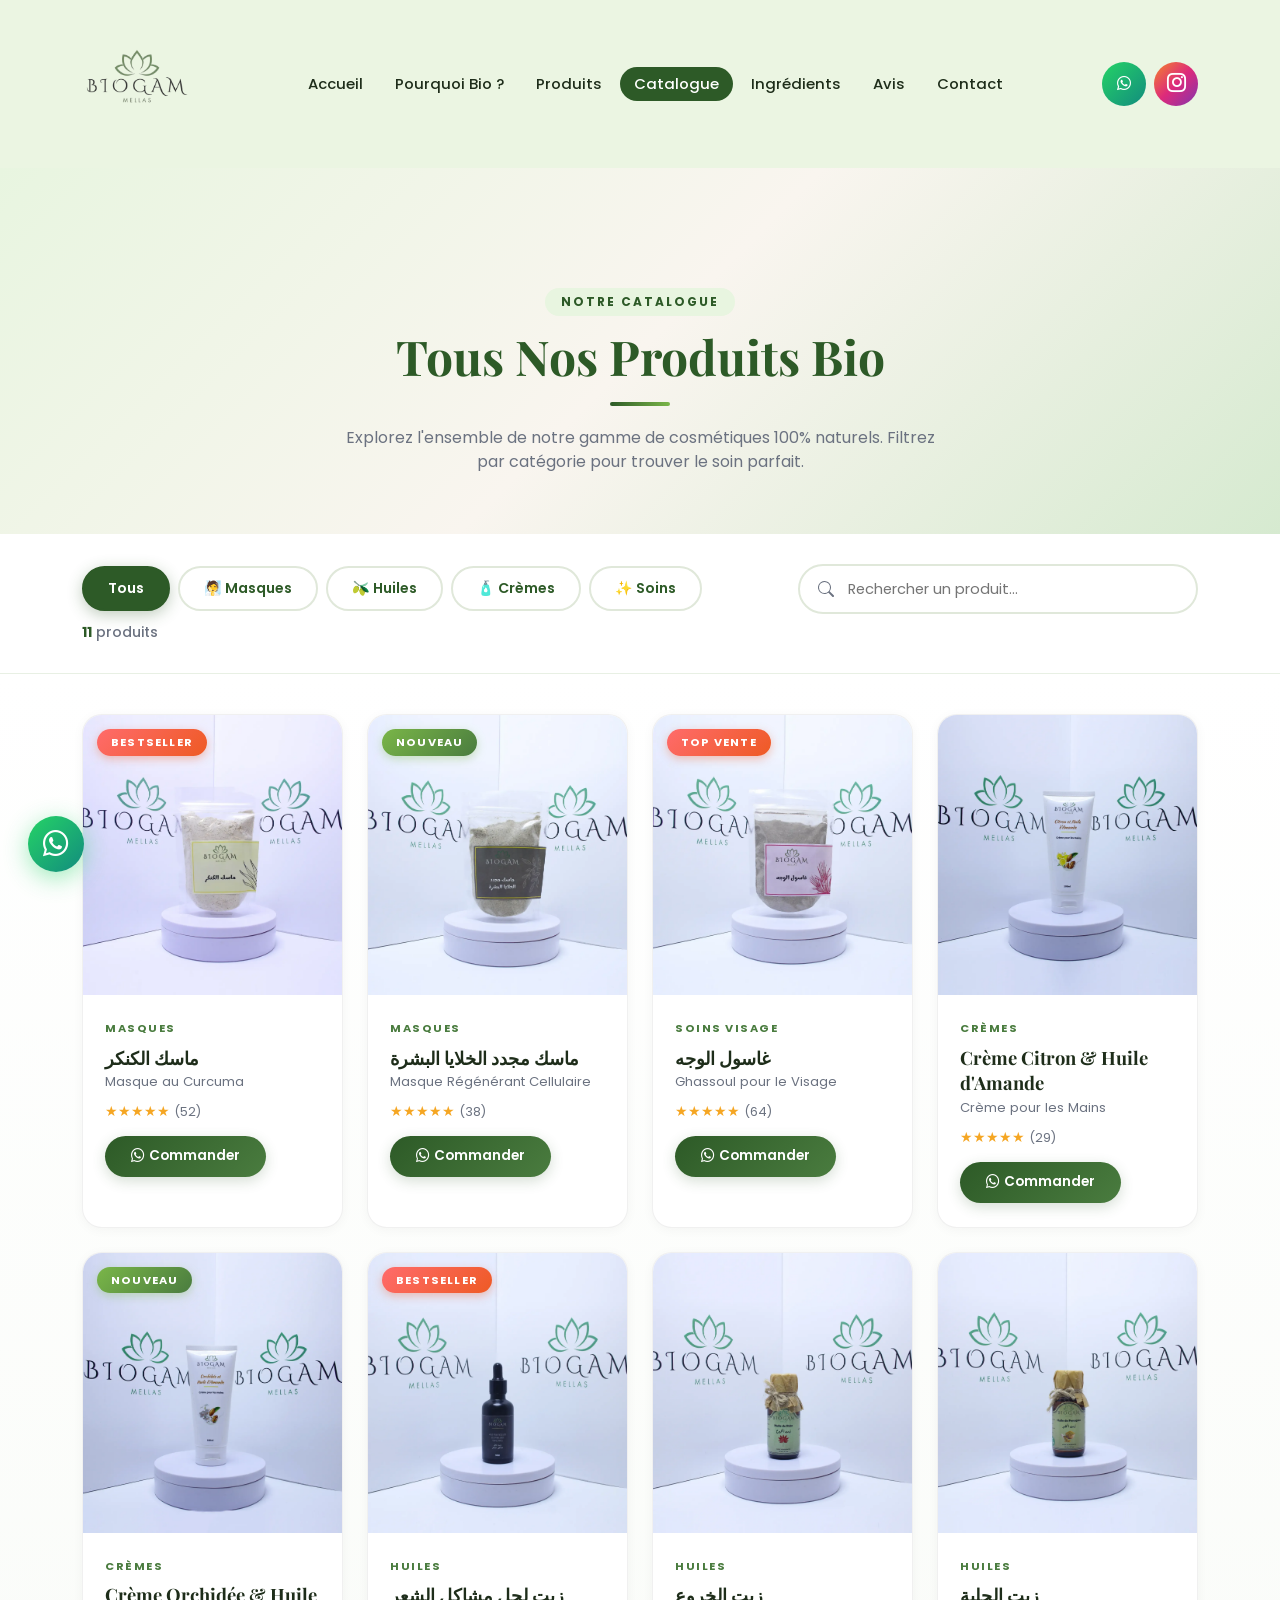
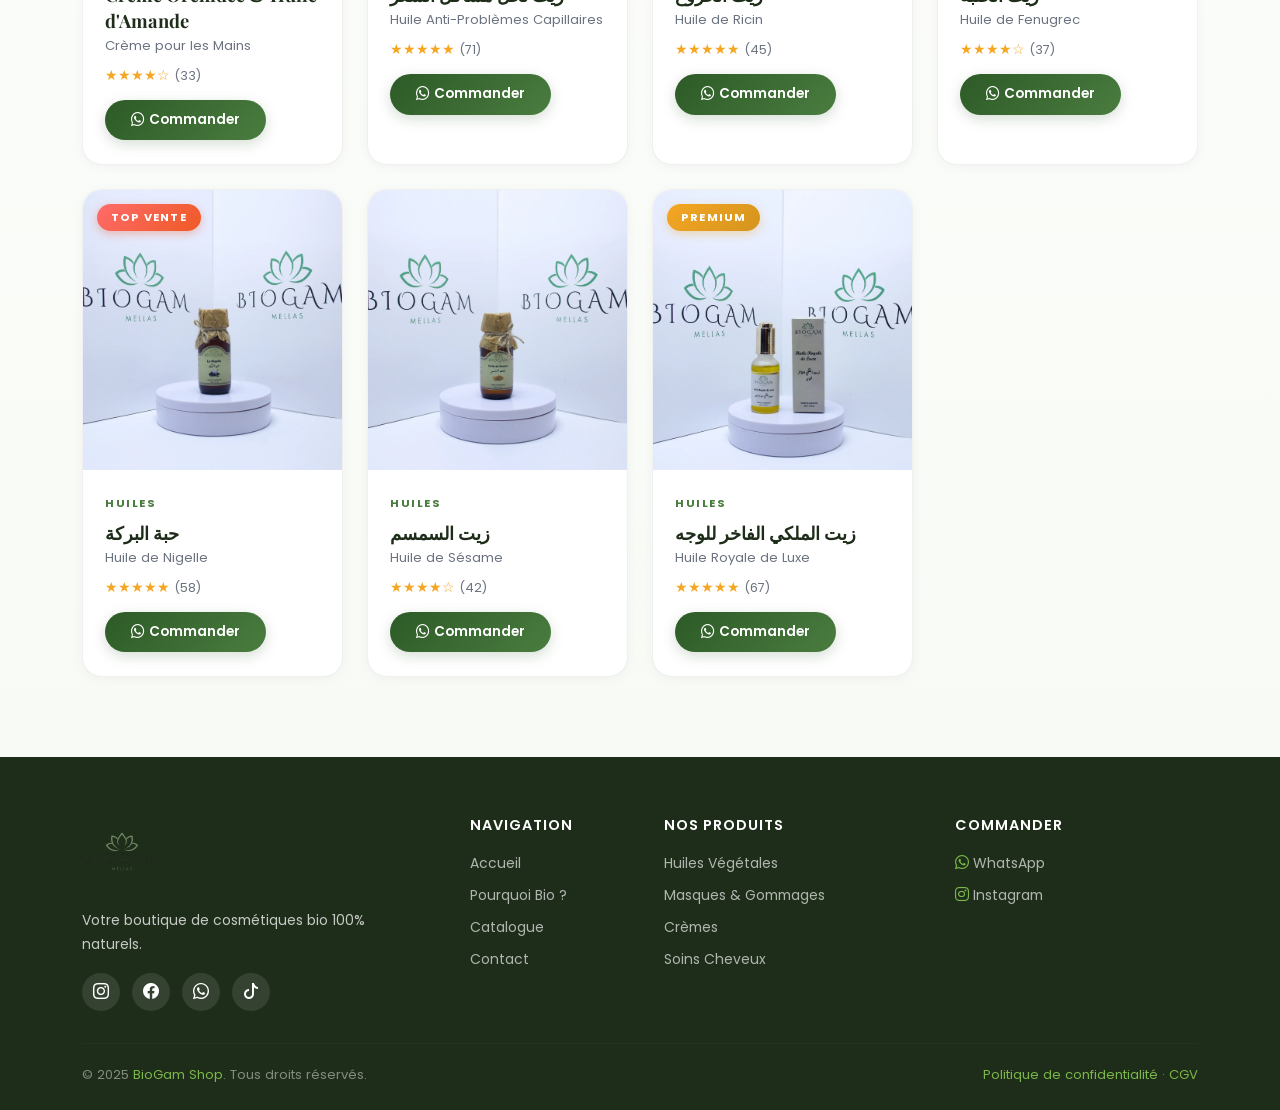
==== product.html @ 8ddff081 "kk" ====
<!DOCTYPE html>
<html lang="fr">
<head>
  <meta charset="UTF-8"/>
  <meta name="viewport" content="width=device-width, initial-scale=1.0"/>
  <title>Catalogue Produits – BioGam Shop</title>
  <link href="https://cdn.jsdelivr.net/npm/bootstrap@5.3.3/dist/css/bootstrap.min.css" rel="stylesheet"/>
  <link href="https://cdn.jsdelivr.net/npm/bootstrap-icons@1.11.3/font/bootstrap-icons.min.css" rel="stylesheet"/>
  <link href="https://fonts.googleapis.com/css2?family=Playfair+Display:wght@400;600;700&family=Poppins:wght@300;400;500;600&display=swap" rel="stylesheet"/>
  <link href="assets/css/style.css" rel="stylesheet"/>
</head>
<body>

<!-- NAVBAR -->
<nav class="navbar navbar-expand-lg">
  <div class="container">
    <a class="navbar-brand d-flex align-items-center gap-2" href="index.html">
      <img src="assets/images/biogam-logo.png" alt="BioGam Shop Logo" id="nav-logo">
    </a>
    <button class="navbar-toggler border-0" type="button" data-bs-toggle="collapse" data-bs-target="#navMenu">
      <span class="navbar-toggler-icon"></span>
    </button>
    <div class="collapse navbar-collapse justify-content-center" id="navMenu">
      <ul class="navbar-nav gap-1 mx-auto">
        <li class="nav-item"><a class="nav-link" href="index.html#accueil">Accueil</a></li>
        <li class="nav-item"><a class="nav-link" href="index.html#pourquoi">Pourquoi Bio ?</a></li>
        <li class="nav-item"><a class="nav-link" href="index.html#produits">Produits</a></li>
        <li class="nav-item"><a class="nav-link active" href="product.html">Catalogue</a></li>
        <li class="nav-item"><a class="nav-link" href="index.html#ingredients">Ingrédients</a></li>
        <li class="nav-item"><a class="nav-link" href="index.html#avis">Avis</a></li>
        <li class="nav-item"><a class="nav-link" href="index.html#contact">Contact</a></li>
      </ul>
    </div>
    <div class="d-none d-lg-flex align-items-center gap-2">
      <a href="https://wa.me/213000000000" target="_blank" class="nav-link btn-whatsapp btn-icon-only" title="WhatsApp">
        <i class="bi bi-whatsapp"></i>
      </a>
      <a href="https://www.instagram.com/biogam.shop/" target="_blank" class="nav-link btn-insta btn-icon-only" title="Instagram">
        <i class="bi bi-instagram"></i>
      </a>
    </div>
  </div>
</nav>

<!-- CATALOG HERO -->
<section class="catalog-hero">
  <div class="container">
    <span class="section-badge">Notre Catalogue</span>
    <h1>Tous Nos Produits Bio</h1>
    <div class="divider"></div>
    <p>Explorez l'ensemble de notre gamme de cosmétiques 100% naturels. Filtrez par catégorie pour trouver le soin parfait.</p>
  </div>
</section>

<!-- TOOLBAR -->
<div class="catalog-toolbar">
  <div class="container">
    <div class="d-flex flex-wrap align-items-center justify-content-between gap-3">
      <div class="product-filters d-flex flex-wrap gap-2">
        <button class="filter-btn active" data-filter="all">Tous</button>
        <button class="filter-btn" data-filter="masques">🧖 Masques</button>
        <button class="filter-btn" data-filter="huiles">🫒 Huiles</button>
        <button class="filter-btn" data-filter="cremes">🧴 Crèmes</button>
        <button class="filter-btn" data-filter="soins">✨ Soins</button>
      </div>
      <input type="text" class="catalog-search" id="catalogSearch" placeholder="Rechercher un produit...">
    </div>
    <div class="catalog-count mt-2">
      <span id="productCount"><strong>11</strong> produits</span>
    </div>
  </div>
</div>

<!-- PRODUCTS GRID -->
<section class="catalog-body">
  <div class="container">
    <div class="row g-4 catalog-grid" id="catalogGrid">

      <!-- 1 -->
      <div class="col-sm-6 col-lg-3 fade-up product-item" data-category="masques" data-name="ماسك الكنكر masque curcuma">
        <div class="product-card-v2">
          <div class="product-img-wrap">
            <img src="assets/images/product/ماسك الكنكر.webp" alt="ماسك الكنكر">
            <div class="product-overlay">
              <a href="https://wa.me/213000000000" target="_blank" class="overlay-btn"><i class="bi bi-whatsapp"></i></a>
              <a href="https://www.instagram.com/biogam.shop/" target="_blank" class="overlay-btn"><i class="bi bi-instagram"></i></a>
            </div>
            <span class="product-badge badge-hot">Bestseller</span>
          </div>
          <div class="product-info">
            <span class="product-category">Masques</span>
            <h5 class="product-name">ماسك الكنكر</h5>
            <p class="product-name-sub">Masque au Curcuma</p>
            <div class="product-rating">★★★★★ <span>(52)</span></div>
            <div class="product-footer">
              <a href="https://wa.me/213000000000" target="_blank" class="btn-commander"><i class="bi bi-whatsapp me-1"></i>Commander</a>
            </div>
          </div>
        </div>
      </div>

      <!-- 2 -->
      <div class="col-sm-6 col-lg-3 fade-up product-item" data-category="masques" data-name="ماسك مجدد الخلايا البشرة masque regenerant">
        <div class="product-card-v2">
          <div class="product-img-wrap">
            <img src="assets/images/product/ماسك مجدد الخلايا البشرة.webp" alt="ماسك مجدد الخلايا البشرة">
            <div class="product-overlay">
              <a href="https://wa.me/213000000000" target="_blank" class="overlay-btn"><i class="bi bi-whatsapp"></i></a>
              <a href="https://www.instagram.com/biogam.shop/" target="_blank" class="overlay-btn"><i class="bi bi-instagram"></i></a>
            </div>
            <span class="product-badge badge-new">Nouveau</span>
          </div>
          <div class="product-info">
            <span class="product-category">Masques</span>
            <h5 class="product-name">ماسك مجدد الخلايا البشرة</h5>
            <p class="product-name-sub">Masque Régénérant Cellulaire</p>
            <div class="product-rating">★★★★★ <span>(38)</span></div>
            <div class="product-footer">
              <a href="https://wa.me/213000000000" target="_blank" class="btn-commander"><i class="bi bi-whatsapp me-1"></i>Commander</a>
            </div>
          </div>
        </div>
      </div>

      <!-- 3 -->
      <div class="col-sm-6 col-lg-3 fade-up product-item" data-category="soins" data-name="غاسول الوجه ghassoul visage">
        <div class="product-card-v2">
          <div class="product-img-wrap">
            <img src="assets/images/product/غاسول الوجه.webp" alt="غاسول الوجه">
            <div class="product-overlay">
              <a href="https://wa.me/213000000000" target="_blank" class="overlay-btn"><i class="bi bi-whatsapp"></i></a>
              <a href="https://www.instagram.com/biogam.shop/" target="_blank" class="overlay-btn"><i class="bi bi-instagram"></i></a>
            </div>
            <span class="product-badge badge-hot">Top Vente</span>
          </div>
          <div class="product-info">
            <span class="product-category">Soins Visage</span>
            <h5 class="product-name">غاسول الوجه</h5>
            <p class="product-name-sub">Ghassoul pour le Visage</p>
            <div class="product-rating">★★★★★ <span>(64)</span></div>
            <div class="product-footer">
              <a href="https://wa.me/213000000000" target="_blank" class="btn-commander"><i class="bi bi-whatsapp me-1"></i>Commander</a>
            </div>
          </div>
        </div>
      </div>

      <!-- 4 -->
      <div class="col-sm-6 col-lg-3 fade-up product-item" data-category="cremes" data-name="citron huile amande creme mains">
        <div class="product-card-v2">
          <div class="product-img-wrap">
            <img src="assets/images/product/Citron et Huile d'Amande Crème pour les mains.webp" alt="Crème Citron &amp; Amande">
            <div class="product-overlay">
              <a href="https://wa.me/213000000000" target="_blank" class="overlay-btn"><i class="bi bi-whatsapp"></i></a>
              <a href="https://www.instagram.com/biogam.shop/" target="_blank" class="overlay-btn"><i class="bi bi-instagram"></i></a>
            </div>
          </div>
          <div class="product-info">
            <span class="product-category">Crèmes</span>
            <h5 class="product-name">Crème Citron &amp; Huile d'Amande</h5>
            <p class="product-name-sub">Crème pour les Mains</p>
            <div class="product-rating">★★★★★ <span>(29)</span></div>
            <div class="product-footer">
              <a href="https://wa.me/213000000000" target="_blank" class="btn-commander"><i class="bi bi-whatsapp me-1"></i>Commander</a>
            </div>
          </div>
        </div>
      </div>

      <!-- 5 -->
      <div class="col-sm-6 col-lg-3 fade-up product-item" data-category="cremes" data-name="orchidee amande creme mains">
        <div class="product-card-v2">
          <div class="product-img-wrap">
            <img src="assets/images/product/Orchidée et Huile d'Amande Crème pour les mains.webp" alt="Crème Orchidée &amp; Amande">
            <div class="product-overlay">
              <a href="https://wa.me/213000000000" target="_blank" class="overlay-btn"><i class="bi bi-whatsapp"></i></a>
              <a href="https://www.instagram.com/biogam.shop/" target="_blank" class="overlay-btn"><i class="bi bi-instagram"></i></a>
            </div>
            <span class="product-badge badge-new">Nouveau</span>
          </div>
          <div class="product-info">
            <span class="product-category">Crèmes</span>
            <h5 class="product-name">Crème Orchidée &amp; Huile d'Amande</h5>
            <p class="product-name-sub">Crème pour les Mains</p>
            <div class="product-rating">★★★★☆ <span>(33)</span></div>
            <div class="product-footer">
              <a href="https://wa.me/213000000000" target="_blank" class="btn-commander"><i class="bi bi-whatsapp me-1"></i>Commander</a>
            </div>
          </div>
        </div>
      </div>

      <!-- 6 -->
      <div class="col-sm-6 col-lg-3 fade-up product-item" data-category="huiles" data-name="huile problemes capillaires cheveux">
        <div class="product-card-v2">
          <div class="product-img-wrap">
            <img src="assets/images/product/HUILE POUR RÉSOUORE LES PROBLEMES CAPILLAIRES زيت لحل مشاكل الشعر.webp" alt="Huile Capillaire">
            <div class="product-overlay">
              <a href="https://wa.me/213000000000" target="_blank" class="overlay-btn"><i class="bi bi-whatsapp"></i></a>
              <a href="https://www.instagram.com/biogam.shop/" target="_blank" class="overlay-btn"><i class="bi bi-instagram"></i></a>
            </div>
            <span class="product-badge badge-hot">Bestseller</span>
          </div>
          <div class="product-info">
            <span class="product-category">Huiles</span>
            <h5 class="product-name">زيت لحل مشاكل الشعر</h5>
            <p class="product-name-sub">Huile Anti-Problèmes Capillaires</p>
            <div class="product-rating">★★★★★ <span>(71)</span></div>
            <div class="product-footer">
              <a href="https://wa.me/213000000000" target="_blank" class="btn-commander"><i class="bi bi-whatsapp me-1"></i>Commander</a>
            </div>
          </div>
        </div>
      </div>

      <!-- 7 -->
      <div class="col-sm-6 col-lg-3 fade-up product-item" data-category="huiles" data-name="huile ricin زيت الخروع">
        <div class="product-card-v2">
          <div class="product-img-wrap">
            <img src="assets/images/product/Huile de Ricin زيت الخروع.webp" alt="Huile de Ricin">
            <div class="product-overlay">
              <a href="https://wa.me/213000000000" target="_blank" class="overlay-btn"><i class="bi bi-whatsapp"></i></a>
              <a href="https://www.instagram.com/biogam.shop/" target="_blank" class="overlay-btn"><i class="bi bi-instagram"></i></a>
            </div>
          </div>
          <div class="product-info">
            <span class="product-category">Huiles</span>
            <h5 class="product-name">زيت الخروع</h5>
            <p class="product-name-sub">Huile de Ricin</p>
            <div class="product-rating">★★★★★ <span>(45)</span></div>
            <div class="product-footer">
              <a href="https://wa.me/213000000000" target="_blank" class="btn-commander"><i class="bi bi-whatsapp me-1"></i>Commander</a>
            </div>
          </div>
        </div>
      </div>

      <!-- 8 -->
      <div class="col-sm-6 col-lg-3 fade-up product-item" data-category="huiles" data-name="huile fenugrec زيت الحلبة">
        <div class="product-card-v2">
          <div class="product-img-wrap">
            <img src="assets/images/product/Huile de Fenugrec زيت الحلب.webp" alt="Huile de Fenugrec">
            <div class="product-overlay">
              <a href="https://wa.me/213000000000" target="_blank" class="overlay-btn"><i class="bi bi-whatsapp"></i></a>
              <a href="https://www.instagram.com/biogam.shop/" target="_blank" class="overlay-btn"><i class="bi bi-instagram"></i></a>
            </div>
          </div>
          <div class="product-info">
            <span class="product-category">Huiles</span>
            <h5 class="product-name">زيت الحلبة</h5>
            <p class="product-name-sub">Huile de Fenugrec</p>
            <div class="product-rating">★★★★☆ <span>(37)</span></div>
            <div class="product-footer">
              <a href="https://wa.me/213000000000" target="_blank" class="btn-commander"><i class="bi bi-whatsapp me-1"></i>Commander</a>
            </div>
          </div>
        </div>
      </div>

      <!-- 9 -->
      <div class="col-sm-6 col-lg-3 fade-up product-item" data-category="huiles" data-name="nigelle حبة البركة">
        <div class="product-card-v2">
          <div class="product-img-wrap">
            <img src="assets/images/product/La Nigelle حبة البركة.webp" alt="La Nigelle">
            <div class="product-overlay">
              <a href="https://wa.me/213000000000" target="_blank" class="overlay-btn"><i class="bi bi-whatsapp"></i></a>
              <a href="https://www.instagram.com/biogam.shop/" target="_blank" class="overlay-btn"><i class="bi bi-instagram"></i></a>
            </div>
            <span class="product-badge badge-hot">Top Vente</span>
          </div>
          <div class="product-info">
            <span class="product-category">Huiles</span>
            <h5 class="product-name">حبة البركة</h5>
            <p class="product-name-sub">Huile de Nigelle</p>
            <div class="product-rating">★★★★★ <span>(58)</span></div>
            <div class="product-footer">
              <a href="https://wa.me/213000000000" target="_blank" class="btn-commander"><i class="bi bi-whatsapp me-1"></i>Commander</a>
            </div>
          </div>
        </div>
      </div>

      <!-- 10 -->
      <div class="col-sm-6 col-lg-3 fade-up product-item" data-category="huiles" data-name="huile sesame زيت السمسم">
        <div class="product-card-v2">
          <div class="product-img-wrap">
            <img src="assets/images/product/Huile de Sésame زيت السمسم.webp" alt="Huile de Sésame">
            <div class="product-overlay">
              <a href="https://wa.me/213000000000" target="_blank" class="overlay-btn"><i class="bi bi-whatsapp"></i></a>
              <a href="https://www.instagram.com/biogam.shop/" target="_blank" class="overlay-btn"><i class="bi bi-instagram"></i></a>
            </div>
          </div>
          <div class="product-info">
            <span class="product-category">Huiles</span>
            <h5 class="product-name">زيت السمسم</h5>
            <p class="product-name-sub">Huile de Sésame</p>
            <div class="product-rating">★★★★☆ <span>(42)</span></div>
            <div class="product-footer">
              <a href="https://wa.me/213000000000" target="_blank" class="btn-commander"><i class="bi bi-whatsapp me-1"></i>Commander</a>
            </div>
          </div>
        </div>
      </div>

      <!-- 11 -->
      <div class="col-sm-6 col-lg-3 fade-up product-item" data-category="huiles" data-name="huile royale luxe visage">
        <div class="product-card-v2">
          <div class="product-img-wrap">
            <img src="assets/images/product/Huile Royale de Luxe زيت الملكي الفاخر للوجه.webp" alt="Huile Royale de Luxe">
            <div class="product-overlay">
              <a href="https://wa.me/213000000000" target="_blank" class="overlay-btn"><i class="bi bi-whatsapp"></i></a>
              <a href="https://www.instagram.com/biogam.shop/" target="_blank" class="overlay-btn"><i class="bi bi-instagram"></i></a>
            </div>
            <span class="product-badge badge-premium">Premium</span>
          </div>
          <div class="product-info">
            <span class="product-category">Huiles</span>
            <h5 class="product-name">زيت الملكي الفاخر للوجه</h5>
            <p class="product-name-sub">Huile Royale de Luxe</p>
            <div class="product-rating">★★★★★ <span>(67)</span></div>
            <div class="product-footer">
              <a href="https://wa.me/213000000000" target="_blank" class="btn-commander"><i class="bi bi-whatsapp me-1"></i>Commander</a>
            </div>
          </div>
        </div>
      </div>

    </div>

    <!-- No results message -->
    <div class="no-results" id="noResults" style="display:none;">
      <i class="bi bi-search"></i>
      <h5>Aucun produit trouvé</h5>
      <p>Essayez de modifier vos filtres ou votre recherche.</p>
    </div>
  </div>
</section>

<!-- FOOTER -->
<footer>
  <div class="container">
    <div class="row g-5">
      <div class="col-lg-4">
        <div class="brand d-flex align-items-center gap-2">
          <img src="assets/images/biogam-logo.png" alt="BioGam Shop Logo" style="height:80px;object-fit:contain;">
        </div>
        <p>Votre boutique de cosmétiques bio 100% naturels.</p>
        <div class="social-icons mt-3">
          <a href="https://www.instagram.com/biogam.shop/" target="_blank"><i class="bi bi-instagram"></i></a>
          <a href="#"><i class="bi bi-facebook"></i></a>
          <a href="https://wa.me/213000000000" target="_blank"><i class="bi bi-whatsapp"></i></a>
          <a href="#"><i class="bi bi-tiktok"></i></a>
        </div>
      </div>
      <div class="col-sm-6 col-lg-2">
        <h6>Navigation</h6>
        <ul>
          <li><a href="index.html#accueil">Accueil</a></li>
          <li><a href="index.html#pourquoi">Pourquoi Bio ?</a></li>
          <li><a href="product.html">Catalogue</a></li>
          <li><a href="index.html#contact">Contact</a></li>
        </ul>
      </div>
      <div class="col-sm-6 col-lg-3">
        <h6>Nos Produits</h6>
        <ul>
          <li><a href="#">Huiles Végétales</a></li>
          <li><a href="#">Masques &amp; Gommages</a></li>
          <li><a href="#">Crèmes</a></li>
          <li><a href="#">Soins Cheveux</a></li>
        </ul>
      </div>
      <div class="col-lg-3">
        <h6>Commander</h6>
        <ul>
          <li><a href="https://wa.me/213000000000" target="_blank"><i class="bi bi-whatsapp me-1" style="color:var(--green-light)"></i>WhatsApp</a></li>
          <li><a href="https://www.instagram.com/biogam.shop/" target="_blank"><i class="bi bi-instagram me-1" style="color:var(--green-light)"></i>Instagram</a></li>
        </ul>
      </div>
    </div>
    <hr class="footer-divider"/>
    <div class="d-flex flex-wrap justify-content-between align-items-center gap-2">
      <p class="footer-copy mb-0">© 2025 <a href="index.html">BioGam Shop</a>. Tous droits réservés.</p>
      <p class="footer-copy mb-0">
        <a href="#">Politique de confidentialité</a> · <a href="#">CGV</a>
      </p>
    </div>
  </div>
</footer>

<!-- Floating WhatsApp -->
<a href="https://wa.me/213000000000" target="_blank" class="whatsapp-float" title="WhatsApp">
  <i class="bi bi-whatsapp"></i>
</a>

<!-- Scroll to top -->
<button id="scrollTop" onclick="window.scrollTo({top:0,behavior:'smooth'})">
  <i class="bi bi-arrow-up"></i>
</button>

<script src="https://cdn.jsdelivr.net/npm/bootstrap@5.3.3/dist/js/bootstrap.bundle.min.js"></script>
<script>
// Scroll events
const scrollBtn = document.getElementById('scrollTop');
const navbar = document.querySelector('.navbar');
window.addEventListener('scroll', () => {
  scrollBtn.classList.toggle('show', window.scrollY > 400);
  if (window.scrollY > 150) navbar.classList.add('scrolled');
  else if (window.scrollY === 0) navbar.classList.remove('scrolled');
});

// Fade-up observer
const observer = new IntersectionObserver((entries) => {
  entries.forEach(e => {
    if (e.isIntersecting) { e.target.classList.add('visible'); observer.unobserve(e.target); }
  });
}, { threshold: 0.08 });
document.querySelectorAll('.fade-up').forEach(el => observer.observe(el));

// Category filters
const filterBtns = document.querySelectorAll('.filter-btn');
const items = document.querySelectorAll('.product-item');
const countEl = document.getElementById('productCount');
const noResults = document.getElementById('noResults');
let activeFilter = 'all';

function applyFilters() {
  const search = (document.getElementById('catalogSearch').value || '').toLowerCase();
  let count = 0;
  items.forEach(item => {
    const matchCat = activeFilter === 'all' || item.dataset.category === activeFilter;
    const matchSearch = !search || item.dataset.name.toLowerCase().includes(search) || item.querySelector('.product-name').textContent.toLowerCase().includes(search) || item.querySelector('.product-name-sub').textContent.toLowerCase().includes(search);
    if (matchCat && matchSearch) {
      item.classList.remove('hidden'); item.classList.add('visible'); count++;
    } else {
      item.classList.add('hidden'); item.classList.remove('visible');
    }
  });
  countEl.innerHTML = '<strong>' + count + '</strong> produit' + (count > 1 ? 's' : '');
  noResults.style.display = count === 0 ? 'block' : 'none';
}

filterBtns.forEach(btn => {
  btn.addEventListener('click', () => {
    filterBtns.forEach(b => b.classList.remove('active'));
    btn.classList.add('active');
    activeFilter = btn.dataset.filter;
    applyFilters();
  });
});

document.getElementById('catalogSearch').addEventListener('input', applyFilters);
</script>
</body>
</html>
---- assets/css/style.css ----
:root {
  --green-dark:   #2d5a27;
  --green-mid:    #4a7c3f;
  --green-light:  #7ab648;
  --cream:        #f9f5ef;
  --beige:        #ede8dc;
  --brown:        #8b6914;
  --text-dark:    #1e2d1a;
  --text-muted:   #6b7280;
}

* { scroll-behavior: smooth; }

body {
  font-family: 'Poppins', sans-serif;
  background-color: #ffffff;
  color: var(--text-dark);
  overflow-x: hidden;
}

h1, h2, h3, h4 { font-family: 'Playfair Display', serif; }

/* ───── NAVBAR ───── */
.navbar {
  background: #EBF5E2;
  backdrop-filter: none;
  box-shadow: none;
  padding: 24px 0;
  position: sticky;
  top: 0;
  z-index: 1000;
  transition: padding 0.4s ease, background 0.4s ease, backdrop-filter 0.4s ease, box-shadow 0.4s ease;
}
.navbar.scrolled {
  background: rgba(255,255,255,0.97);
  backdrop-filter: blur(8px);
  box-shadow: 0 2px 20px rgba(45,90,39,.08);
  padding: 10px 0;
}
#nav-logo {
  height: 110px;
  object-fit: contain;
  transition: height 0.4s ease;
}
.navbar.scrolled #nav-logo {
  height: 80px;
}
.navbar-brand {
  font-family: 'Playfair Display', serif;
  font-size: 1.7rem;
  font-weight: 700;
  color: var(--green-dark) !important;
  letter-spacing: .5px;
}
.navbar-brand span { color: var(--green-light); }
.nav-link {
  font-weight: 500;
  font-size: .93rem;
  color: var(--text-dark) !important;
  padding: 6px 14px !important;
  border-radius: 20px;
  transition: all .25s;
}
.nav-link:hover, .nav-link.active {
  background: var(--green-dark);
  color: #fff !important;
}
.btn-insta {
  background: linear-gradient(135deg, #f58529, #dd2a7b, #8134af);
  color: #fff !important;
  border-radius: 22px;
  padding: 7px 20px !important;
  font-weight: 600;
  font-size: .88rem;
  border: none;
  transition: opacity .25s, transform .25s;
}
.btn-insta:hover { opacity: .85; transform: translateY(-1px); }

/* ───── ICON ONLY BUTTONS ───── */
.btn-icon-only {
  width: 44px;
  height: 44px;
  padding: 0 !important;
  display: inline-flex;
  align-items: center;
  justify-content: center;
  border-radius: 50% !important;
  font-size: 1.2rem;
}
.btn-whatsapp-hero.btn-icon-only,
.btn-outline-bio.btn-icon-only {
  width: 50px;
  height: 50px;
  font-size: 1.4rem;
}


/* ───── HERO ───── */
.hero {
  background: #EBF5E2;
  min-height: 91vh;
  display: flex;
  align-items: center;
  position: relative;
  overflow: hidden;
}
.hero::before {
  content: '';
  position: absolute;
  width: 600px; height: 600px;
  border-radius: 50%;
  background: radial-gradient(circle, rgba(122,182,72,.18) 0%, transparent 70%);
  top: -100px; right: -100px;
}
.hero::after {
  content: '';
  position: absolute;
  width: 400px; height: 400px;
  border-radius: 50%;
  background: radial-gradient(circle, rgba(45,90,39,.12) 0%, transparent 70%);
  bottom: -80px; left: -80px;
}
.hero-badge {
  display: inline-block;
  background: var(--green-dark);
  color: #fff;
  font-size: .78rem;
  font-weight: 600;
  letter-spacing: 2px;
  text-transform: uppercase;
  padding: 6px 18px;
  border-radius: 20px;
  margin-bottom: 20px;
}
.hero h1 {
  font-size: clamp(2.4rem, 5vw, 3.8rem);
  font-weight: 700;
  line-height: 1.15;
  color: var(--green-dark);
}
.hero h1 span { color: var(--green-light); }
.hero p.lead {
  font-size: 1.08rem;
  color: var(--text-muted);
  max-width: 500px;
  font-weight: 400;
}
.btn-primary-bio {
  background: var(--green-dark);
  color: #fff;
  border: none;
  padding: 14px 36px;
  border-radius: 30px;
  font-weight: 600;
  font-size: .97rem;
  transition: all .3s;
  box-shadow: 0 6px 20px rgba(45,90,39,.3);
}
.btn-primary-bio:hover {
  background: var(--green-mid);
  transform: translateY(-2px);
  box-shadow: 0 10px 28px rgba(45,90,39,.35);
  color: #fff;
}
.btn-outline-bio {
  background: transparent;
  color: var(--green-dark);
  border: 2px solid var(--green-dark);
  padding: 12px 32px;
  border-radius: 30px;
  font-weight: 600;
  font-size: .97rem;
  transition: all .3s;
}
.btn-outline-bio:hover {
  background: var(--green-dark);
  color: #fff;
  transform: translateY(-2px);
}
.hero-visual {
  position: relative;
  z-index: 1;
}
.hero-circle {
  width: 420px; height: 420px;
  background: linear-gradient(135deg, #c8e6b8, #a8d890);
  border-radius: 60% 40% 55% 45% / 50% 60% 40% 50%;
  display: flex;
  align-items: center;
  justify-content: center;
  font-size: 11rem;
  margin: auto;
  animation: morphBlob 6s ease-in-out infinite alternate;
  box-shadow: 0 20px 60px rgba(45,90,39,.25);
}
@keyframes morphBlob {
  0%   { border-radius: 60% 40% 55% 45% / 50% 60% 40% 50%; }
  100% { border-radius: 40% 60% 45% 55% / 60% 40% 55% 45%; }
}
.hero-stats {
  display: flex;
  gap: 32px;
  margin-top: 36px;
}
.hero-stat { text-align: center; }
.hero-stat .num {
  font-family: 'Playfair Display', serif;
  font-size: 2rem;
  font-weight: 700;
  color: var(--green-dark);
  line-height: 1;
}
.hero-stat .lbl {
  font-size: .78rem;
  color: var(--text-muted);
  font-weight: 500;
  margin-top: 4px;
}

/* ───── SECTION TITLES ───── */
.section-badge {
  display: inline-block;
  background: #e8f5e0;
  color: var(--green-dark);
  font-size: .75rem;
  font-weight: 700;
  letter-spacing: 2px;
  text-transform: uppercase;
  padding: 5px 16px;
  border-radius: 20px;
  margin-bottom: 12px;
}
.section-title {
  font-size: clamp(1.8rem, 3.5vw, 2.6rem);
  font-weight: 700;
  color: var(--green-dark);
  margin-bottom: 12px;
}
.section-sub {
  color: var(--text-muted);
  font-size: .97rem;
  max-width: 560px;
  margin: 0 auto;
}
.divider {
  width: 60px; height: 4px;
  background: linear-gradient(90deg, var(--green-dark), var(--green-light));
  border-radius: 4px;
  margin: 16px auto 20px;
}

/* ───── WHY BIO ───── */
.why-section { background: var(--cream); padding: 90px 0; }
.why-card {
  background: #fff;
  border-radius: 20px;
  padding: 36px 28px;
  text-align: center;
  border: 1px solid #e8f0e4;
  transition: all .35s;
  height: 100%;
}
.why-card:hover {
  transform: translateY(-8px);
  box-shadow: 0 20px 50px rgba(45,90,39,.12);
  border-color: var(--green-light);
}
.why-icon {
  width: 72px; height: 72px;
  background: linear-gradient(135deg, #e8f5e0, #c8e6b8);
  border-radius: 50%;
  display: flex; align-items: center; justify-content: center;
  font-size: 2rem;
  margin: 0 auto 20px;
}
.why-card h5 {
  font-size: 1.1rem;
  font-weight: 600;
  color: var(--green-dark);
  margin-bottom: 10px;
}
.why-card p {
  font-size: .88rem;
  color: var(--text-muted);
  line-height: 1.7;
  margin: 0;
}

/* ───── PRODUCTS V2 ───── */
.products-section { padding: 90px 0; background: linear-gradient(180deg, #fff 0%, #f7faf5 100%); }

/* Filter Buttons */
.product-filters { display: flex; flex-wrap: wrap; justify-content: center; gap: 10px; }
.filter-btn {
  background: #fff;
  border: 2px solid #e0e8da;
  color: var(--green-dark);
  padding: 10px 24px;
  border-radius: 50px;
  font-size: .88rem;
  font-weight: 600;
  cursor: pointer;
  transition: all .3s cubic-bezier(.4,0,.2,1);
  font-family: 'Poppins', sans-serif;
}
.filter-btn:hover {
  border-color: var(--green-mid);
  background: #e8f5e0;
  transform: translateY(-2px);
}
.filter-btn.active {
  background: var(--green-dark);
  color: #fff;
  border-color: var(--green-dark);
  box-shadow: 0 4px 15px rgba(45,90,39,.3);
}

/* Product Card V2 */
.product-card-v2 {
  border-radius: 20px;
  overflow: hidden;
  background: #fff;
  border: 1px solid rgba(0,0,0,.06);
  transition: all .4s cubic-bezier(.4,0,.2,1);
  height: 100%;
  box-shadow: 0 2px 12px rgba(0,0,0,.04);
}
.product-card-v2:hover {
  transform: translateY(-10px);
  box-shadow: 0 24px 48px rgba(45,90,39,.15);
  border-color: transparent;
}

/* Image Wrapper */
.product-img-wrap {
  position: relative;
  height: 280px;
  overflow: hidden;
  background: linear-gradient(135deg, #f0f7ec, #e8f0e4);
}
.product-img-wrap img {
  width: 100%;
  height: 100%;
  object-fit: cover;
  transition: transform .6s cubic-bezier(.4,0,.2,1);
}
.product-card-v2:hover .product-img-wrap img {
  transform: scale(1.08);
}

/* Overlay */
.product-overlay {
  position: absolute;
  inset: 0;
  background: linear-gradient(180deg, transparent 40%, rgba(45,90,39,.75) 100%);
  display: flex;
  align-items: flex-end;
  justify-content: center;
  gap: 12px;
  padding-bottom: 20px;
  opacity: 0;
  transition: opacity .35s ease;
}
.product-card-v2:hover .product-overlay { opacity: 1; }
.overlay-btn {
  width: 44px; height: 44px;
  background: rgba(255,255,255,.95);
  border-radius: 50%;
  display: flex; align-items: center; justify-content: center;
  color: var(--green-dark);
  font-size: 1.1rem;
  text-decoration: none;
  transition: all .25s;
  transform: translateY(10px);
}
.product-card-v2:hover .overlay-btn { transform: translateY(0); }
.overlay-btn:hover {
  background: var(--green-dark);
  color: #fff;
  transform: scale(1.12) translateY(0) !important;
}

/* Badges */
.product-badge {
  position: absolute;
  top: 14px; left: 14px;
  font-size: .7rem;
  font-weight: 700;
  letter-spacing: 1.2px;
  padding: 5px 14px;
  border-radius: 20px;
  text-transform: uppercase;
  z-index: 2;
}
.badge-hot {
  background: linear-gradient(135deg, #ff6b6b, #ee5a24);
  color: #fff;
  box-shadow: 0 3px 10px rgba(238,90,36,.35);
}
.badge-new {
  background: linear-gradient(135deg, var(--green-light), var(--green-mid));
  color: #fff;
  box-shadow: 0 3px 10px rgba(122,182,72,.35);
}
.badge-premium {
  background: linear-gradient(135deg, #f5a623, #d4941e);
  color: #fff;
  box-shadow: 0 3px 10px rgba(245,166,35,.35);
}

/* Product Info */
.product-info {
  padding: 20px 22px 24px;
}
.product-category {
  display: inline-block;
  font-size: .7rem;
  font-weight: 700;
  letter-spacing: 1.5px;
  text-transform: uppercase;
  color: var(--green-mid);
  margin-bottom: 8px;
}
.product-name {
  font-family: 'Playfair Display', serif;
  font-size: 1.15rem;
  font-weight: 700;
  color: var(--text-dark);
  margin-bottom: 2px;
  line-height: 1.4;
}
.product-name-sub {
  font-size: .82rem;
  color: var(--text-muted);
  margin-bottom: 10px;
  font-weight: 400;
}
.product-rating {
  color: #f5a623;
  font-size: .85rem;
  margin-bottom: 14px;
}
.product-rating span {
  color: var(--text-muted);
  font-size: .78rem;
}
.btn-commander {
  display: inline-flex;
  align-items: center;
  background: linear-gradient(135deg, var(--green-dark), var(--green-mid));
  color: #fff;
  border: none;
  border-radius: 25px;
  padding: 10px 26px;
  font-size: .85rem;
  font-weight: 600;
  text-decoration: none;
  transition: all .3s cubic-bezier(.4,0,.2,1);
  box-shadow: 0 4px 14px rgba(45,90,39,.2);
}
.btn-commander:hover {
  transform: translateY(-2px);
  box-shadow: 0 8px 22px rgba(45,90,39,.35);
  color: #fff;
  background: linear-gradient(135deg, var(--green-mid), var(--green-light));
}

/* Filter animation */
.product-item {
  transition: all .4s cubic-bezier(.4,0,.2,1);
}
.product-item.hidden {
  opacity: 0;
  transform: scale(0.8);
  position: absolute;
  pointer-events: none;
  width: 0; height: 0;
  overflow: hidden;
  padding: 0; margin: 0;
}

/* ───── INGREDIENTS ───── */
.ingr-section { background: var(--beige); padding: 90px 0; }
.ingr-pill {
  display: inline-flex;
  align-items: center;
  gap: 10px;
  background: #fff;
  border: 1px solid #dde8d6;
  border-radius: 50px;
  padding: 12px 24px;
  font-size: .9rem;
  font-weight: 500;
  color: var(--green-dark);
  margin: 6px;
  transition: all .25s;
}
.ingr-pill:hover {
  background: var(--green-dark);
  color: #fff;
  border-color: var(--green-dark);
  transform: scale(1.05);
}
.ingr-pill span { font-size: 1.3rem; }

/* ───── HOW IT WORKS ───── */
.steps-section { padding: 90px 0; background: #fff; }
.step-card {
  text-align: center;
  padding: 30px 20px;
  position: relative;
}
.step-num {
  width: 56px; height: 56px;
  background: var(--green-dark);
  color: #fff;
  font-family: 'Playfair Display', serif;
  font-size: 1.5rem;
  font-weight: 700;
  border-radius: 50%;
  display: flex; align-items: center; justify-content: center;
  margin: 0 auto 18px;
}
.step-icon { font-size: 2.8rem; margin-bottom: 14px; }
.step-card h5 {
  font-size: 1.05rem;
  font-weight: 600;
  color: var(--green-dark);
  margin-bottom: 8px;
}
.step-card p {
  font-size: .87rem;
  color: var(--text-muted);
  line-height: 1.65;
}
.step-connector {
  position: absolute;
  top: 56px; right: -40px;
  font-size: 1.8rem;
  color: var(--green-light);
  opacity: .5;
}

/* ───── TESTIMONIALS ───── */
.testi-section { background: linear-gradient(135deg, #2d5a27 0%, #4a7c3f 100%); padding: 90px 0; }
.testi-card {
  background: rgba(255,255,255,.1);
  backdrop-filter: blur(4px);
  border: 1px solid rgba(255,255,255,.2);
  border-radius: 20px;
  padding: 32px 28px;
  color: #fff;
  height: 100%;
  transition: all .3s;
}
.testi-card:hover {
  background: rgba(255,255,255,.18);
  transform: translateY(-4px);
}
.testi-quote { font-size: 3rem; line-height: 1; opacity: .4; margin-bottom: 12px; }
.testi-text { font-size: .92rem; line-height: 1.75; opacity: .9; margin-bottom: 20px; }
.testi-stars { color: #ffd700; font-size: .9rem; margin-bottom: 14px; }
.testi-author { display: flex; align-items: center; gap: 14px; }
.testi-avatar {
  width: 46px; height: 46px;
  border-radius: 50%;
  background: rgba(255,255,255,.25);
  display: flex; align-items: center; justify-content: center;
  font-size: 1.4rem;
}
.testi-name { font-weight: 600; font-size: .92rem; }
.testi-loc { font-size: .78rem; opacity: .65; }

/* ───── INSTAGRAM GALLERY ───── */
.insta-section { padding: 90px 0; background: var(--cream); }
.insta-grid { display: grid; grid-template-columns: repeat(4, 1fr); gap: 12px; }
.insta-item {
  aspect-ratio: 1;
  border-radius: 16px;
  display: flex; align-items: center; justify-content: center;
  font-size: 3rem;
  cursor: pointer;
  transition: all .3s;
  position: relative;
  overflow: hidden;
}
.insta-item:hover { transform: scale(1.04); box-shadow: 0 10px 30px rgba(0,0,0,.15); }
.insta-item .overlay {
  position: absolute; inset: 0;
  background: rgba(45,90,39,.7);
  display: flex; align-items: center; justify-content: center;
  opacity: 0; transition: .3s;
  color: #fff; font-size: 1.8rem;
}
.insta-item:hover .overlay { opacity: 1; }
.ig1 { background: linear-gradient(135deg, #d4edda, #a8d8ae); }
.ig2 { background: linear-gradient(135deg, #fef3cd, #fad28c); }
.ig3 { background: linear-gradient(135deg, #d1ecf1, #9ad4de); }
.ig4 { background: linear-gradient(135deg, #e2d9f3, #c5aef0); }
.ig5 { background: linear-gradient(135deg, #f8d7da, #f4a7b0); }
.ig6 { background: linear-gradient(135deg, #d5f5e3, #82e0aa); }
.ig7 { background: linear-gradient(135deg, #fff3e0, #ffcc80); }
.ig8 { background: linear-gradient(135deg, #e8eaf6, #9fa8da); }

/* ───── NEWSLETTER ───── */
.news-section { padding: 80px 0; background: var(--green-dark); }
.news-section h2 { color: #fff; }
.news-section p { color: rgba(255,255,255,.75); }
.news-input {
  border: none;
  border-radius: 30px 0 0 30px;
  padding: 14px 24px;
  font-size: .95rem;
  width: 100%;
  outline: none;
}
.news-btn {
  background: var(--green-light);
  color: #fff;
  border: none;
  border-radius: 0 30px 30px 0;
  padding: 14px 28px;
  font-weight: 600;
  font-size: .95rem;
  transition: all .25s;
  white-space: nowrap;
}
.news-btn:hover { background: #8ecc5a; }

/* ───── CONTACT ───── */
.contact-section { padding: 90px 0; background: #fff; }
.contact-card {
  background: var(--cream);
  border-radius: 20px;
  padding: 36px 30px;
  text-align: center;
  border: 1px solid #dde8d6;
  transition: all .3s;
  height: 100%;
}
.contact-card:hover {
  transform: translateY(-5px);
  box-shadow: 0 15px 40px rgba(45,90,39,.12);
}
.contact-icon {
  width: 64px; height: 64px;
  background: var(--green-dark);
  border-radius: 50%;
  display: flex; align-items: center; justify-content: center;
  font-size: 1.6rem;
  color: #fff;
  margin: 0 auto 18px;
}
.contact-card h5 {
  font-size: 1rem;
  font-weight: 600;
  color: var(--green-dark);
  margin-bottom: 8px;
}
.contact-card p, .contact-card a {
  font-size: .88rem;
  color: var(--text-muted);
  text-decoration: none;
}
.contact-card a:hover { color: var(--green-dark); }

/* ───── FOOTER ───── */
footer {
  background: var(--text-dark);
  color: rgba(255,255,255,.75);
  padding: 60px 0 24px;
}
footer .brand {
  font-family: 'Playfair Display', serif;
  font-size: 1.6rem;
  font-weight: 700;
  color: #fff;
  margin-bottom: 12px;
}
footer .brand span { color: var(--green-light); }
footer p { font-size: .87rem; line-height: 1.7; }
footer h6 {
  color: #fff;
  font-weight: 600;
  font-size: .9rem;
  letter-spacing: 1px;
  text-transform: uppercase;
  margin-bottom: 16px;
}
footer ul { list-style: none; padding: 0; }
footer ul li { margin-bottom: 8px; }
footer ul li a {
  color: rgba(255,255,255,.65);
  text-decoration: none;
  font-size: .87rem;
  transition: color .2s;
}
footer ul li a:hover { color: var(--green-light); }
.social-icons a {
  display: inline-flex;
  align-items: center;
  justify-content: center;
  width: 38px; height: 38px;
  background: rgba(255,255,255,.1);
  border-radius: 50%;
  color: #fff;
  font-size: 1rem;
  margin-right: 8px;
  transition: all .25s;
  text-decoration: none;
}
.social-icons a:hover {
  background: var(--green-light);
  transform: scale(1.12);
}
.footer-divider { border-color: rgba(255,255,255,.1); margin: 32px 0 20px; }
.footer-copy { font-size: .82rem; color: rgba(255,255,255,.45); }
.footer-copy a { color: var(--green-light); text-decoration: none; }

/* ───── SCROLL TOP ───── */
#scrollTop {
  position: fixed;
  bottom: 28px; right: 28px;
  width: 48px; height: 48px;
  background: var(--green-dark);
  color: #fff;
  border: none;
  border-radius: 50%;
  font-size: 1.2rem;
  display: none;
  align-items: center;
  justify-content: center;
  cursor: pointer;
  box-shadow: 0 6px 20px rgba(45,90,39,.35);
  transition: all .3s;
  z-index: 999;
}
#scrollTop:hover { background: var(--green-mid); transform: scale(1.1); }
#scrollTop.show { display: flex; }

/* ───── ANIMATIONS ───── */
.fade-up {
  opacity: 0;
  transform: translateY(30px);
  transition: all .6s ease;
}
.fade-up.visible {
  opacity: 1;
  transform: translateY(0);
}

@media (max-width: 767px) {
  .hero { min-height: auto; padding: 60px 0; }
  .hero-circle { width: 260px; height: 260px; font-size: 6rem; }
  .hero-stats { gap: 18px; }
  .insta-grid { grid-template-columns: repeat(2, 1fr); }
  .step-connector { display: none; }
  .product-img-wrap { height: 220px; }
  .filter-btn { padding: 8px 16px; font-size: .8rem; }
  .product-name { font-size: 1rem; }
  .catalog-grid .col-sm-6 { flex: 0 0 50%; max-width: 50%; }
}

/* ───── WHATSAPP BUTTONS ───── */
.btn-whatsapp {
  background: linear-gradient(135deg, #25d366, #128c7e);
  color: #fff !important;
  border-radius: 22px;
  padding: 7px 20px !important;
  font-weight: 600;
  font-size: .88rem;
  border: none;
  transition: opacity .25s, transform .25s;
}
.btn-whatsapp:hover { opacity: .85; transform: translateY(-1px); }

.btn-whatsapp-hero {
  background: linear-gradient(135deg, #25d366, #128c7e);
  color: #fff;
  border: none;
  padding: 12px 32px;
  border-radius: 30px;
  font-weight: 600;
  font-size: .97rem;
  transition: all .3s;
  box-shadow: 0 6px 20px rgba(37,211,102,.3);
}
.btn-whatsapp-hero:hover {
  background: linear-gradient(135deg, #128c7e, #075e54);
  color: #fff;
  transform: translateY(-2px);
  box-shadow: 0 10px 28px rgba(37,211,102,.4);
}

/* ───── FLOATING WHATSAPP ───── */
.whatsapp-float {
  position: fixed;
  bottom: 28px;
  left: 28px;
  width: 56px;
  height: 56px;
  background: linear-gradient(135deg, #25d366, #128c7e);
  border-radius: 50%;
  display: flex;
  align-items: center;
  justify-content: center;
  color: #fff;
  font-size: 1.6rem;
  text-decoration: none;
  box-shadow: 0 6px 24px rgba(37,211,102,.45);
  z-index: 999;
  transition: all .3s;
  animation: whatsappPulse 2s ease-in-out infinite;
}
.whatsapp-float:hover {
  transform: scale(1.12);
  color: #fff;
  box-shadow: 0 10px 32px rgba(37,211,102,.55);
}
@keyframes whatsappPulse {
  0%, 100% { box-shadow: 0 6px 24px rgba(37,211,102,.45); }
  50% { box-shadow: 0 6px 24px rgba(37,211,102,.7), 0 0 0 12px rgba(37,211,102,.15); }
}

/* ───── CATALOG PAGE ───── */
.catalog-hero {
  background: linear-gradient(135deg, #e8f5e0 0%, #f9f5ef 50%, #d6ead0 100%);
  padding: 120px 0 60px;
  text-align: center;
}
.catalog-hero h1 {
  font-size: clamp(2rem, 4vw, 3rem);
  font-weight: 700;
  color: var(--green-dark);
}
.catalog-hero p {
  color: var(--text-muted);
  max-width: 600px;
  margin: 12px auto 0;
}
.catalog-toolbar {
  padding: 30px 0;
  background: #fff;
  border-bottom: 1px solid #e8f0e4;
  position: sticky;
  top: 70px;
  z-index: 100;
}
.catalog-search {
  border: 2px solid #e0e8da;
  border-radius: 50px;
  padding: 12px 24px 12px 48px;
  font-size: .92rem;
  width: 100%;
  max-width: 400px;
  outline: none;
  font-family: 'Poppins', sans-serif;
  transition: border-color .3s;
  background: url("data:image/svg+xml,%3Csvg xmlns='http://www.w3.org/2000/svg' width='16' height='16' fill='%236b7280' viewBox='0 0 16 16'%3E%3Cpath d='M11.742 10.344a6.5 6.5 0 1 0-1.397 1.398h-.001q.044.06.098.115l3.85 3.85a1 1 0 0 0 1.415-1.414l-3.85-3.85a1 1 0 0 0-.115-.1zM12 6.5a5.5 5.5 0 1 1-11 0 5.5 5.5 0 0 1 11 0'/%3E%3C/svg%3E") no-repeat 18px center;
}
.catalog-search:focus { border-color: var(--green-mid); }
.catalog-count {
  font-size: .88rem;
  color: var(--text-muted);
  font-weight: 500;
}
.catalog-count strong {
  color: var(--green-dark);
  font-weight: 700;
}
.catalog-body { padding: 40px 0 80px; background: linear-gradient(180deg, #fff 0%, #f7faf5 100%); min-height: 60vh; }
.catalog-grid .product-card-v2 { margin-bottom: 0; }

/* Catalog grid: 4 cols on large */
@media (min-width: 992px) {
  .catalog-grid .col-lg-3 { flex: 0 0 25%; max-width: 25%; }
}

/* Product count badge */
.products-count-badge {
  display: inline-block;
  background: var(--green-dark);
  color: #fff;
  font-size: .75rem;
  font-weight: 700;
  padding: 3px 12px;
  border-radius: 20px;
  margin-left: 8px;
}

/* No results */
.no-results {
  text-align: center;
  padding: 60px 20px;
  color: var(--text-muted);
}
.no-results i { font-size: 3rem; margin-bottom: 16px; display: block; color: #ccc; }
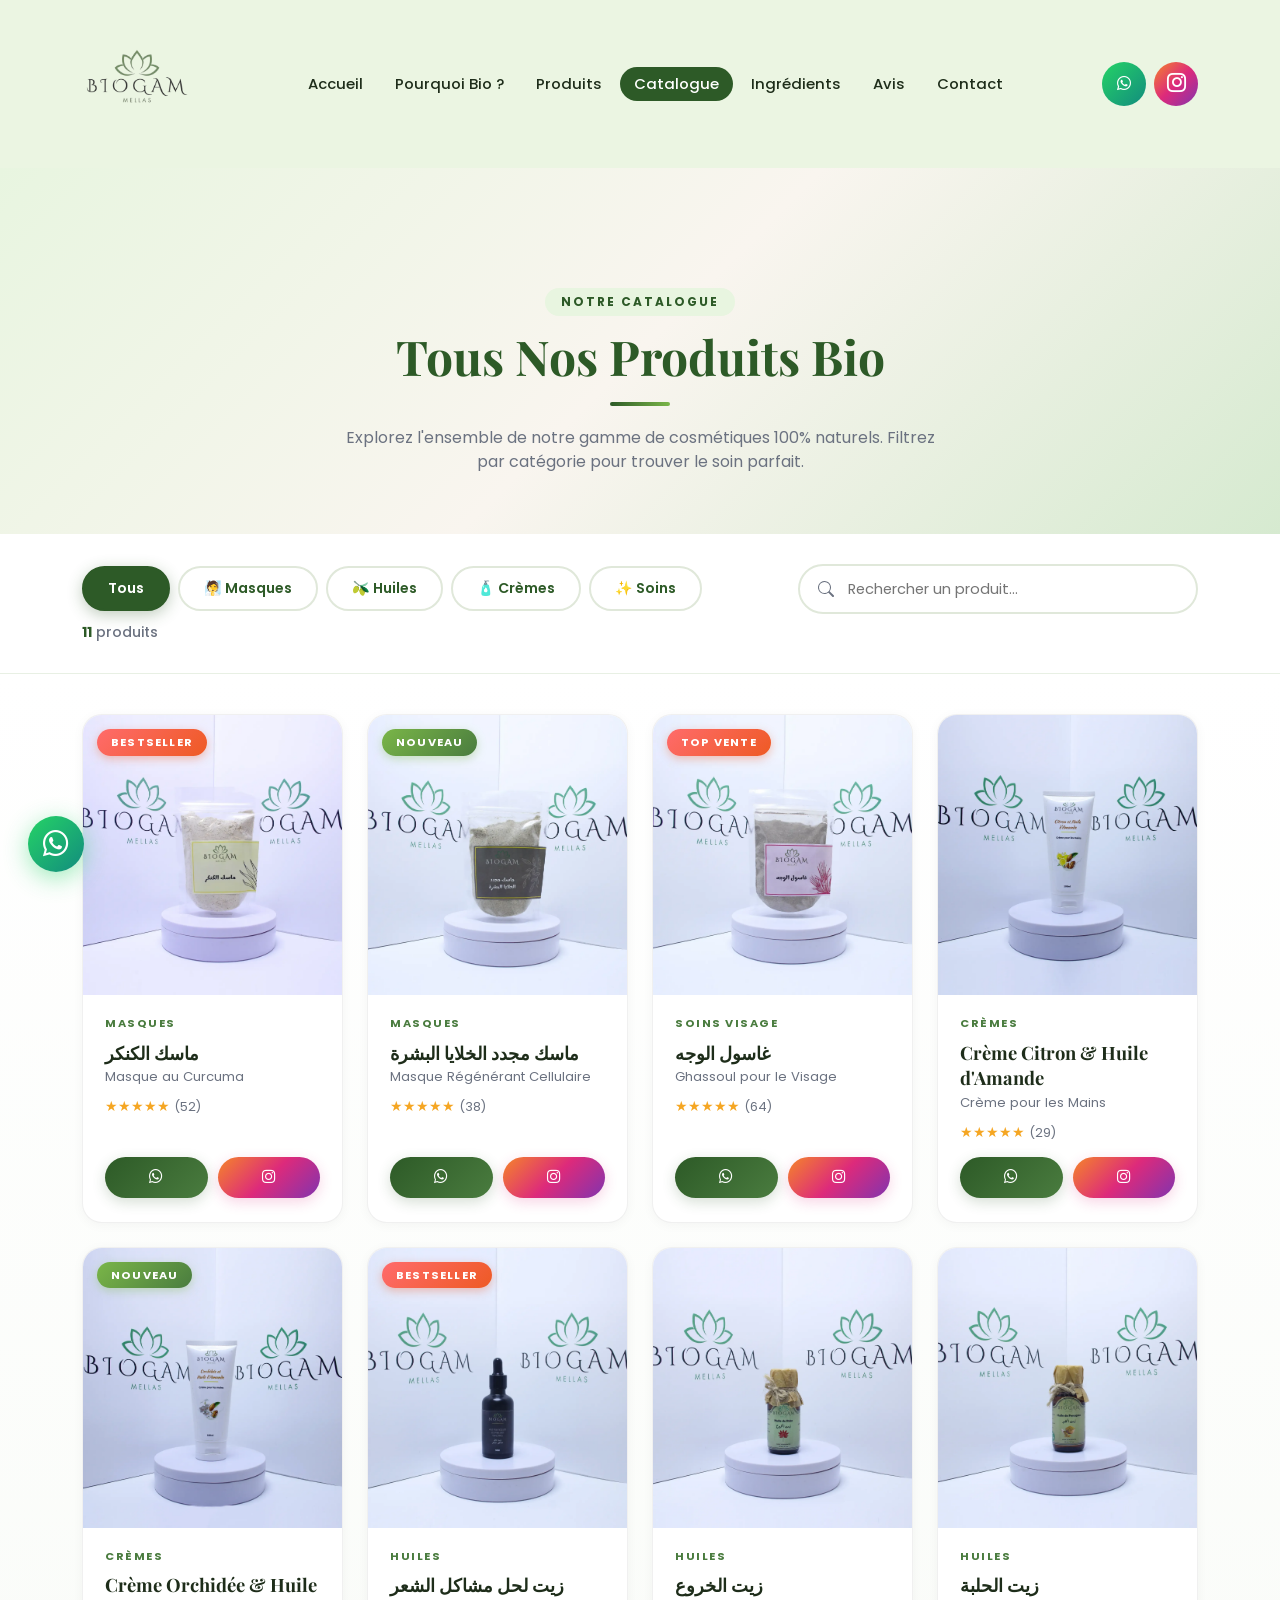
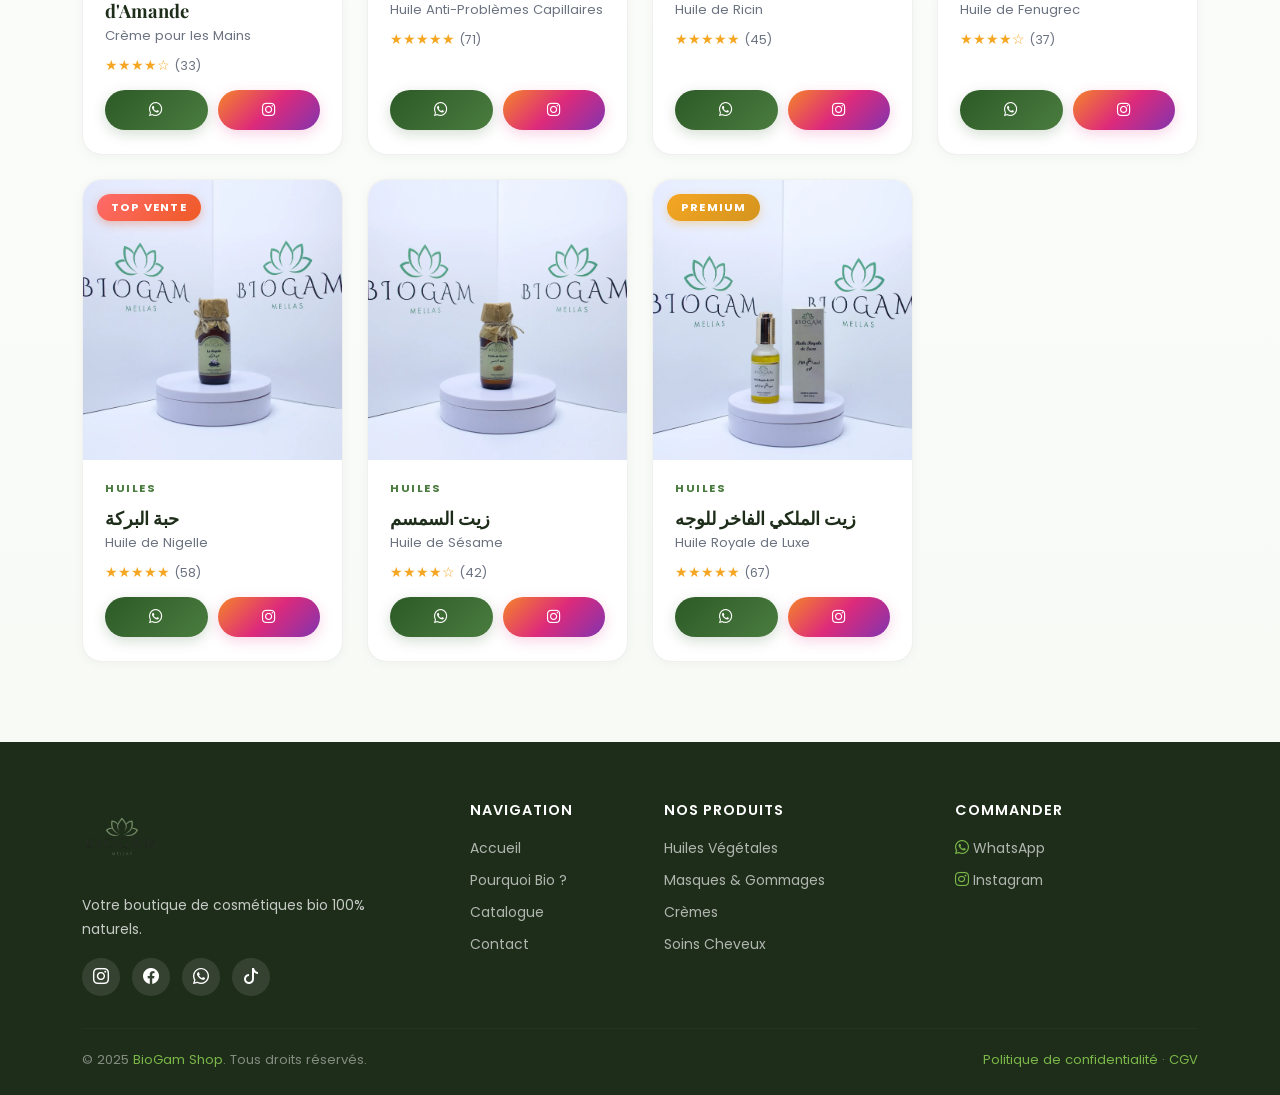
==== commit b901ec2d: "bb" ====
--- a/product.html
+++ b/product.html
@@ -93,7 +93,8 @@
             <p class="product-name-sub">Masque au Curcuma</p>
             <div class="product-rating">★★★★★ <span>(52)</span></div>
             <div class="product-footer">
-              <a href="https://wa.me/213000000000" target="_blank" class="btn-commander"><i class="bi bi-whatsapp me-1"></i>Commander</a>
+              <a href="https://wa.me/213000000000" target="_blank" class="btn-commander" title="Commander via WhatsApp"><i class="bi bi-whatsapp"></i></a>
+              <a href="https://www.instagram.com/biogam.shop/" target="_blank" class="btn-insta-card" title="Voir sur Instagram"><i class="bi bi-instagram"></i></a>
             </div>
           </div>
         </div>
@@ -116,7 +117,8 @@
             <p class="product-name-sub">Masque Régénérant Cellulaire</p>
             <div class="product-rating">★★★★★ <span>(38)</span></div>
             <div class="product-footer">
-              <a href="https://wa.me/213000000000" target="_blank" class="btn-commander"><i class="bi bi-whatsapp me-1"></i>Commander</a>
+              <a href="https://wa.me/213000000000" target="_blank" class="btn-commander" title="Commander via WhatsApp"><i class="bi bi-whatsapp"></i></a>
+              <a href="https://www.instagram.com/biogam.shop/" target="_blank" class="btn-insta-card" title="Voir sur Instagram"><i class="bi bi-instagram"></i></a>
             </div>
           </div>
         </div>
@@ -139,7 +141,8 @@
             <p class="product-name-sub">Ghassoul pour le Visage</p>
             <div class="product-rating">★★★★★ <span>(64)</span></div>
             <div class="product-footer">
-              <a href="https://wa.me/213000000000" target="_blank" class="btn-commander"><i class="bi bi-whatsapp me-1"></i>Commander</a>
+              <a href="https://wa.me/213000000000" target="_blank" class="btn-commander" title="Commander via WhatsApp"><i class="bi bi-whatsapp"></i></a>
+              <a href="https://www.instagram.com/biogam.shop/" target="_blank" class="btn-insta-card" title="Voir sur Instagram"><i class="bi bi-instagram"></i></a>
             </div>
           </div>
         </div>
@@ -161,7 +164,8 @@
             <p class="product-name-sub">Crème pour les Mains</p>
             <div class="product-rating">★★★★★ <span>(29)</span></div>
             <div class="product-footer">
-              <a href="https://wa.me/213000000000" target="_blank" class="btn-commander"><i class="bi bi-whatsapp me-1"></i>Commander</a>
+              <a href="https://wa.me/213000000000" target="_blank" class="btn-commander" title="Commander via WhatsApp"><i class="bi bi-whatsapp"></i></a>
+              <a href="https://www.instagram.com/biogam.shop/" target="_blank" class="btn-insta-card" title="Voir sur Instagram"><i class="bi bi-instagram"></i></a>
             </div>
           </div>
         </div>
@@ -184,7 +188,8 @@
             <p class="product-name-sub">Crème pour les Mains</p>
             <div class="product-rating">★★★★☆ <span>(33)</span></div>
             <div class="product-footer">
-              <a href="https://wa.me/213000000000" target="_blank" class="btn-commander"><i class="bi bi-whatsapp me-1"></i>Commander</a>
+              <a href="https://wa.me/213000000000" target="_blank" class="btn-commander" title="Commander via WhatsApp"><i class="bi bi-whatsapp"></i></a>
+              <a href="https://www.instagram.com/biogam.shop/" target="_blank" class="btn-insta-card" title="Voir sur Instagram"><i class="bi bi-instagram"></i></a>
             </div>
           </div>
         </div>
@@ -207,7 +212,8 @@
             <p class="product-name-sub">Huile Anti-Problèmes Capillaires</p>
             <div class="product-rating">★★★★★ <span>(71)</span></div>
             <div class="product-footer">
-              <a href="https://wa.me/213000000000" target="_blank" class="btn-commander"><i class="bi bi-whatsapp me-1"></i>Commander</a>
+              <a href="https://wa.me/213000000000" target="_blank" class="btn-commander" title="Commander via WhatsApp"><i class="bi bi-whatsapp"></i></a>
+              <a href="https://www.instagram.com/biogam.shop/" target="_blank" class="btn-insta-card" title="Voir sur Instagram"><i class="bi bi-instagram"></i></a>
             </div>
           </div>
         </div>
@@ -229,7 +235,8 @@
             <p class="product-name-sub">Huile de Ricin</p>
             <div class="product-rating">★★★★★ <span>(45)</span></div>
             <div class="product-footer">
-              <a href="https://wa.me/213000000000" target="_blank" class="btn-commander"><i class="bi bi-whatsapp me-1"></i>Commander</a>
+              <a href="https://wa.me/213000000000" target="_blank" class="btn-commander" title="Commander via WhatsApp"><i class="bi bi-whatsapp"></i></a>
+              <a href="https://www.instagram.com/biogam.shop/" target="_blank" class="btn-insta-card" title="Voir sur Instagram"><i class="bi bi-instagram"></i></a>
             </div>
           </div>
         </div>
@@ -251,7 +258,8 @@
             <p class="product-name-sub">Huile de Fenugrec</p>
             <div class="product-rating">★★★★☆ <span>(37)</span></div>
             <div class="product-footer">
-              <a href="https://wa.me/213000000000" target="_blank" class="btn-commander"><i class="bi bi-whatsapp me-1"></i>Commander</a>
+              <a href="https://wa.me/213000000000" target="_blank" class="btn-commander" title="Commander via WhatsApp"><i class="bi bi-whatsapp"></i></a>
+              <a href="https://www.instagram.com/biogam.shop/" target="_blank" class="btn-insta-card" title="Voir sur Instagram"><i class="bi bi-instagram"></i></a>
             </div>
           </div>
         </div>
@@ -274,7 +282,8 @@
             <p class="product-name-sub">Huile de Nigelle</p>
             <div class="product-rating">★★★★★ <span>(58)</span></div>
             <div class="product-footer">
-              <a href="https://wa.me/213000000000" target="_blank" class="btn-commander"><i class="bi bi-whatsapp me-1"></i>Commander</a>
+              <a href="https://wa.me/213000000000" target="_blank" class="btn-commander" title="Commander via WhatsApp"><i class="bi bi-whatsapp"></i></a>
+              <a href="https://www.instagram.com/biogam.shop/" target="_blank" class="btn-insta-card" title="Voir sur Instagram"><i class="bi bi-instagram"></i></a>
             </div>
           </div>
         </div>
@@ -296,7 +305,8 @@
             <p class="product-name-sub">Huile de Sésame</p>
             <div class="product-rating">★★★★☆ <span>(42)</span></div>
             <div class="product-footer">
-              <a href="https://wa.me/213000000000" target="_blank" class="btn-commander"><i class="bi bi-whatsapp me-1"></i>Commander</a>
+              <a href="https://wa.me/213000000000" target="_blank" class="btn-commander" title="Commander via WhatsApp"><i class="bi bi-whatsapp"></i></a>
+              <a href="https://www.instagram.com/biogam.shop/" target="_blank" class="btn-insta-card" title="Voir sur Instagram"><i class="bi bi-instagram"></i></a>
             </div>
           </div>
         </div>
@@ -319,7 +329,8 @@
             <p class="product-name-sub">Huile Royale de Luxe</p>
             <div class="product-rating">★★★★★ <span>(67)</span></div>
             <div class="product-footer">
-              <a href="https://wa.me/213000000000" target="_blank" class="btn-commander"><i class="bi bi-whatsapp me-1"></i>Commander</a>
+              <a href="https://wa.me/213000000000" target="_blank" class="btn-commander" title="Commander via WhatsApp"><i class="bi bi-whatsapp"></i></a>
+              <a href="https://www.instagram.com/biogam.shop/" target="_blank" class="btn-insta-card" title="Voir sur Instagram"><i class="bi bi-instagram"></i></a>
             </div>
           </div>
         </div>
--- a/assets/css/style.css
+++ b/assets/css/style.css
@@ -325,6 +325,8 @@
   transition: all .4s cubic-bezier(.4,0,.2,1);
   height: 100%;
   box-shadow: 0 2px 12px rgba(0,0,0,.04);
+  display: flex;
+  flex-direction: column;
 }
 .product-card-v2:hover {
   transform: translateY(-10px);
@@ -412,6 +414,9 @@
 /* Product Info */
 .product-info {
   padding: 20px 22px 24px;
+  display: flex;
+  flex-direction: column;
+  flex-grow: 1;
 }
 .product-category {
   display: inline-block;
@@ -448,22 +453,53 @@
 .btn-commander {
   display: inline-flex;
   align-items: center;
+  justify-content: center;
   background: linear-gradient(135deg, var(--green-dark), var(--green-mid));
   color: #fff;
   border: none;
   border-radius: 25px;
-  padding: 10px 26px;
+  padding: 10px 20px;
   font-size: .85rem;
   font-weight: 600;
   text-decoration: none;
   transition: all .3s cubic-bezier(.4,0,.2,1);
   box-shadow: 0 4px 14px rgba(45,90,39,.2);
+  flex: 1;
 }
 .btn-commander:hover {
   transform: translateY(-2px);
   box-shadow: 0 8px 22px rgba(45,90,39,.35);
   color: #fff;
   background: linear-gradient(135deg, var(--green-mid), var(--green-light));
+}
+
+.btn-insta-card {
+  display: inline-flex;
+  align-items: center;
+  justify-content: center;
+  background: linear-gradient(135deg, #f58529, #dd2a7b, #8134af);
+  color: #fff;
+  border: none;
+  border-radius: 25px;
+  padding: 10px 20px;
+  font-size: .85rem;
+  font-weight: 600;
+  text-decoration: none;
+  transition: all .3s cubic-bezier(.4,0,.2,1);
+  box-shadow: 0 4px 14px rgba(221,42,123,.2);
+  flex: 1;
+}
+.btn-insta-card:hover {
+  transform: translateY(-2px);
+  box-shadow: 0 8px 22px rgba(221,42,123,.35);
+  color: #fff;
+  background: linear-gradient(135deg, #dd2a7b, #8134af);
+}
+
+.product-footer {
+  margin-top: auto;
+  display: flex;
+  gap: 10px;
 }
 
 /* Filter animation */
@@ -572,36 +608,25 @@
 .testi-name { font-weight: 600; font-size: .92rem; }
 .testi-loc { font-size: .78rem; opacity: .65; }
 
-/* ───── INSTAGRAM GALLERY ───── */
-.insta-section { padding: 90px 0; background: var(--cream); }
-.insta-grid { display: grid; grid-template-columns: repeat(4, 1fr); gap: 12px; }
-.insta-item {
-  aspect-ratio: 1;
+/* ───── VIDEOS GALLERY ───── */
+.video-section { padding: 90px 0; background: var(--cream); }
+.video-grid { display: grid; grid-template-columns: repeat(3, 1fr); gap: 24px; }
+.video-item {
   border-radius: 16px;
-  display: flex; align-items: center; justify-content: center;
-  font-size: 3rem;
-  cursor: pointer;
+  overflow: hidden;
+  position: relative;
+  box-shadow: 0 6px 20px rgba(0,0,0,.06);
   transition: all .3s;
-  position: relative;
-  overflow: hidden;
-}
-.insta-item:hover { transform: scale(1.04); box-shadow: 0 10px 30px rgba(0,0,0,.15); }
-.insta-item .overlay {
-  position: absolute; inset: 0;
-  background: rgba(45,90,39,.7);
-  display: flex; align-items: center; justify-content: center;
-  opacity: 0; transition: .3s;
-  color: #fff; font-size: 1.8rem;
-}
-.insta-item:hover .overlay { opacity: 1; }
-.ig1 { background: linear-gradient(135deg, #d4edda, #a8d8ae); }
-.ig2 { background: linear-gradient(135deg, #fef3cd, #fad28c); }
-.ig3 { background: linear-gradient(135deg, #d1ecf1, #9ad4de); }
-.ig4 { background: linear-gradient(135deg, #e2d9f3, #c5aef0); }
-.ig5 { background: linear-gradient(135deg, #f8d7da, #f4a7b0); }
-.ig6 { background: linear-gradient(135deg, #d5f5e3, #82e0aa); }
-.ig7 { background: linear-gradient(135deg, #fff3e0, #ffcc80); }
-.ig8 { background: linear-gradient(135deg, #e8eaf6, #9fa8da); }
+  background: #000;
+  display: flex;
+}
+.video-item:hover { transform: translateY(-6px); box-shadow: 0 12px 30px rgba(45,90,39,.15); }
+.video-item video {
+  width: 100%;
+  height: 100%;
+  object-fit: cover;
+  aspect-ratio: 9/16;
+}
 
 /* ───── NEWSLETTER ───── */
 .news-section { padding: 80px 0; background: var(--green-dark); }
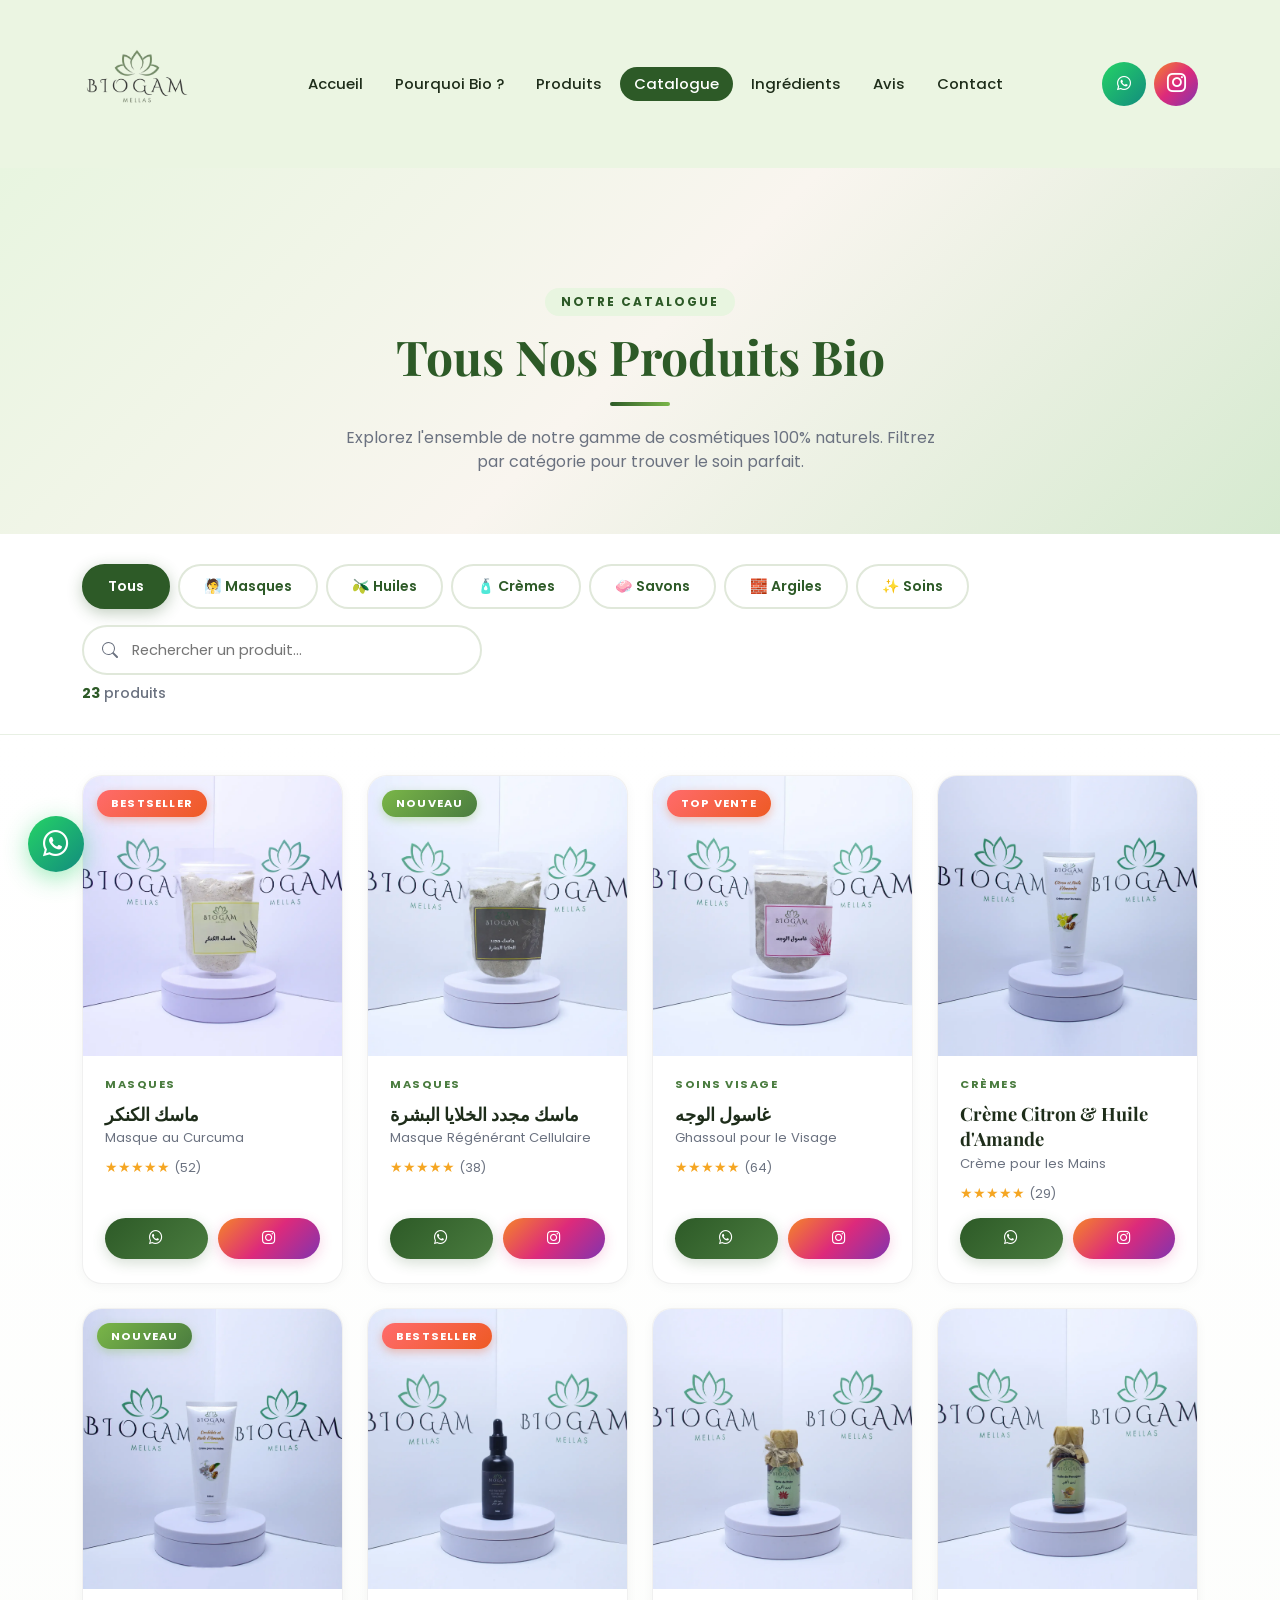
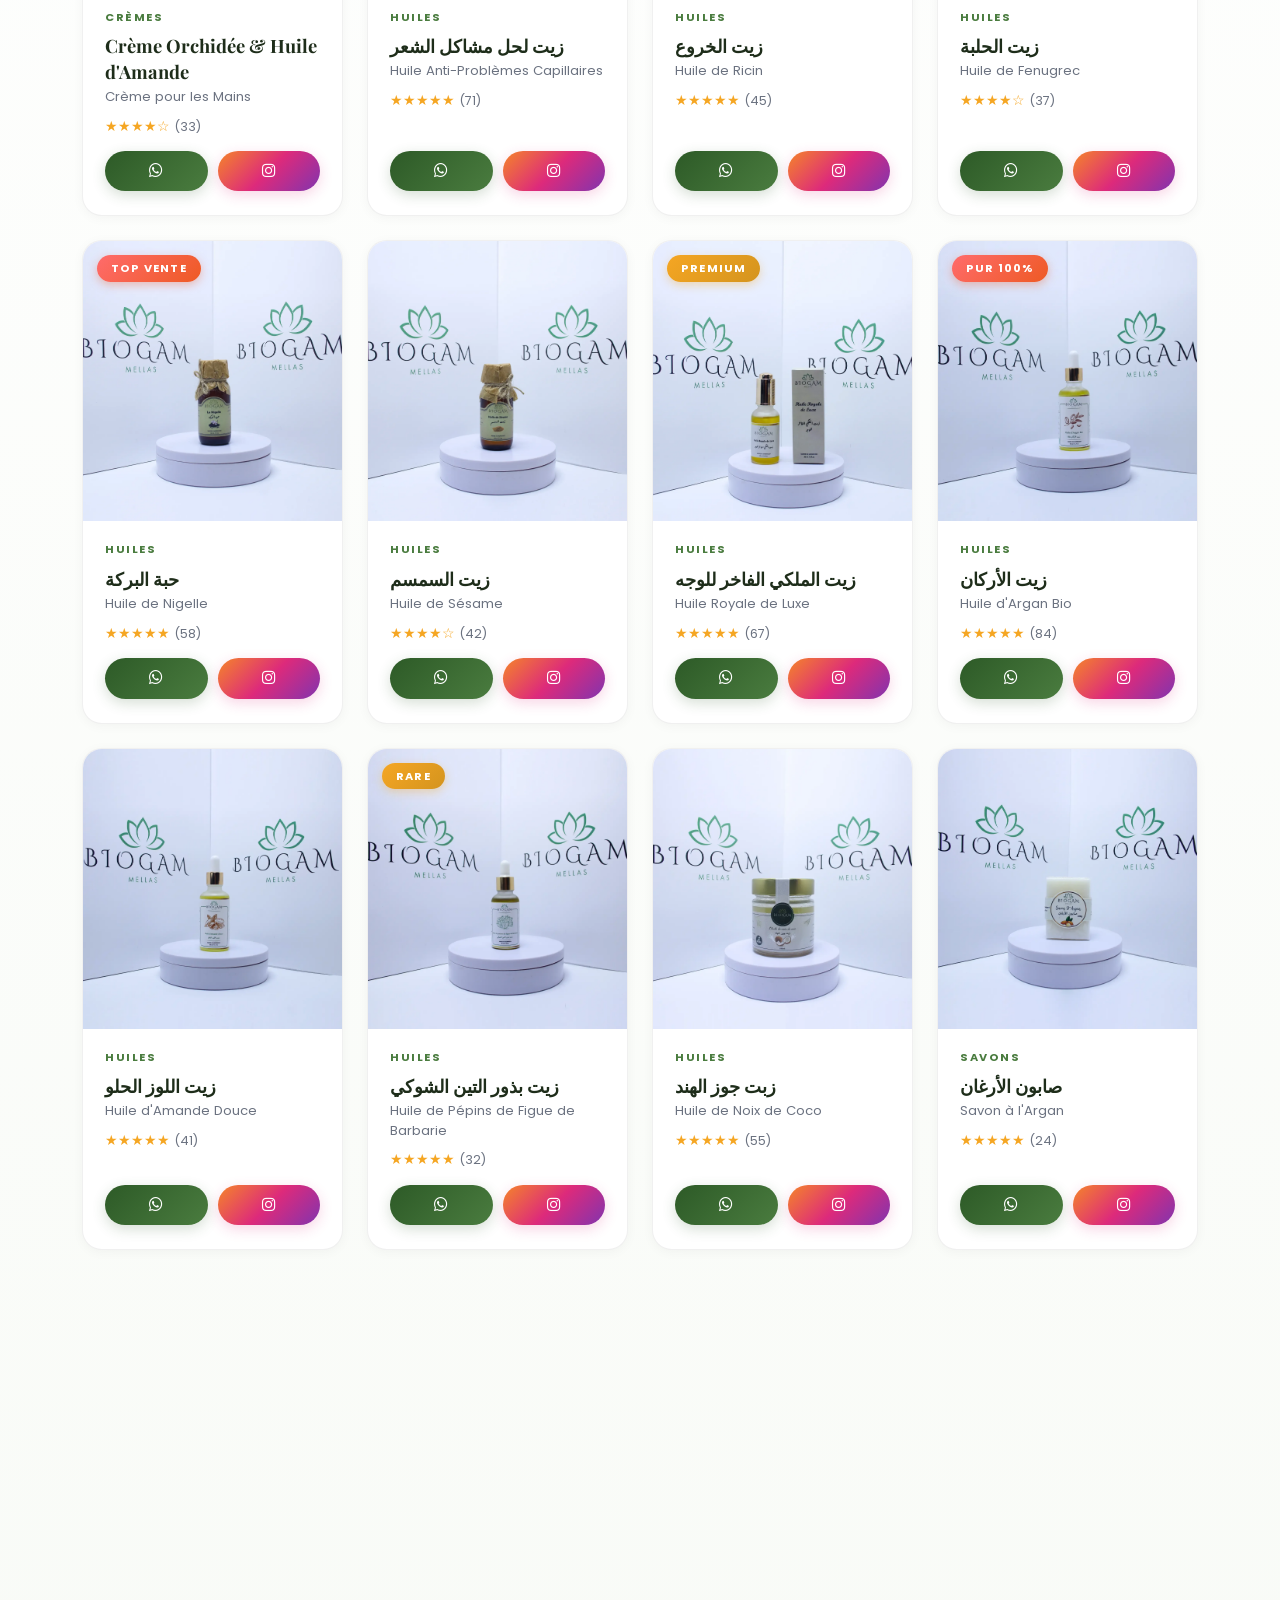
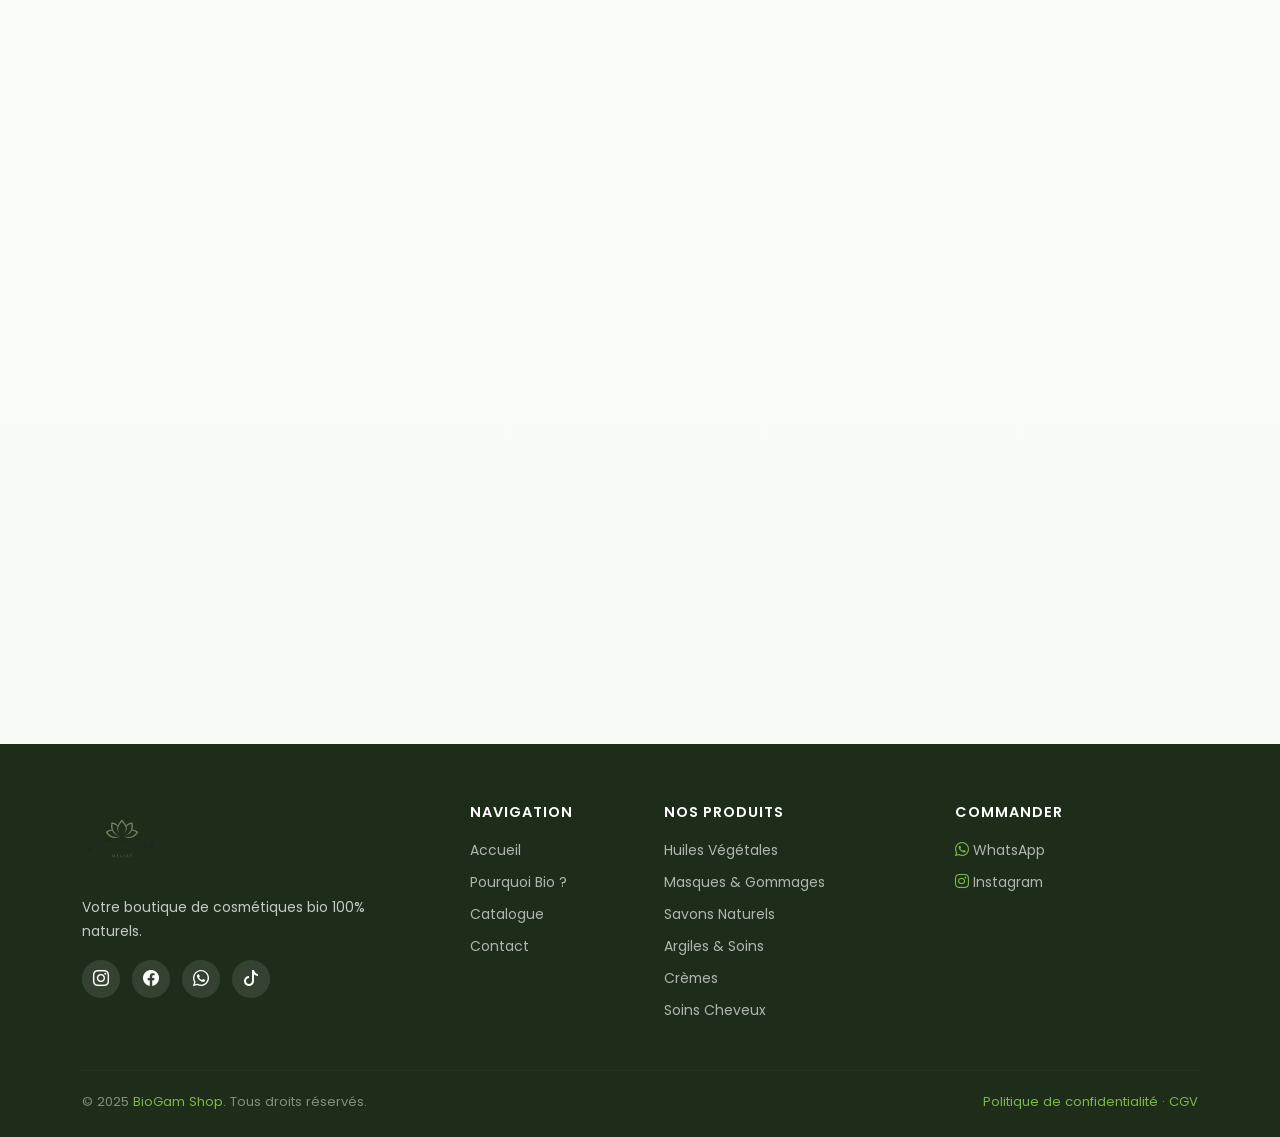
==== commit ac5134f6: "cccc" ====
--- a/product.html
+++ b/product.html
@@ -61,12 +61,14 @@
         <button class="filter-btn" data-filter="masques">🧖 Masques</button>
         <button class="filter-btn" data-filter="huiles">🫒 Huiles</button>
         <button class="filter-btn" data-filter="cremes">🧴 Crèmes</button>
+        <button class="filter-btn" data-filter="savons">🧼 Savons</button>
+        <button class="filter-btn" data-filter="argiles">🧱 Argiles</button>
         <button class="filter-btn" data-filter="soins">✨ Soins</button>
       </div>
       <input type="text" class="catalog-search" id="catalogSearch" placeholder="Rechercher un produit...">
     </div>
     <div class="catalog-count mt-2">
-      <span id="productCount"><strong>11</strong> produits</span>
+      <span id="productCount"><strong>23</strong> produits</span>
     </div>
   </div>
 </div>
@@ -77,7 +79,7 @@
     <div class="row g-4 catalog-grid" id="catalogGrid">
 
       <!-- 1 -->
-      <div class="col-sm-6 col-lg-3 fade-up product-item" data-category="masques" data-name="ماسك الكنكر masque curcuma">
+      <div class="col-6 col-lg-3 fade-up product-item" data-category="masques" data-name="ماسك الكنكر masque curcuma">
         <div class="product-card-v2">
           <div class="product-img-wrap">
             <img src="assets/images/product/ماسك الكنكر.webp" alt="ماسك الكنكر">
@@ -101,7 +103,7 @@
       </div>
 
       <!-- 2 -->
-      <div class="col-sm-6 col-lg-3 fade-up product-item" data-category="masques" data-name="ماسك مجدد الخلايا البشرة masque regenerant">
+      <div class="col-6 col-lg-3 fade-up product-item" data-category="masques" data-name="ماسك مجدد الخلايا البشرة masque regenerant">
         <div class="product-card-v2">
           <div class="product-img-wrap">
             <img src="assets/images/product/ماسك مجدد الخلايا البشرة.webp" alt="ماسك مجدد الخلايا البشرة">
@@ -125,7 +127,7 @@
       </div>
 
       <!-- 3 -->
-      <div class="col-sm-6 col-lg-3 fade-up product-item" data-category="soins" data-name="غاسول الوجه ghassoul visage">
+      <div class="col-6 col-lg-3 fade-up product-item" data-category="soins" data-name="غاسول الوجه ghassoul visage">
         <div class="product-card-v2">
           <div class="product-img-wrap">
             <img src="assets/images/product/غاسول الوجه.webp" alt="غاسول الوجه">
@@ -149,7 +151,7 @@
       </div>
 
       <!-- 4 -->
-      <div class="col-sm-6 col-lg-3 fade-up product-item" data-category="cremes" data-name="citron huile amande creme mains">
+      <div class="col-6 col-lg-3 fade-up product-item" data-category="cremes" data-name="citron huile amande creme mains">
         <div class="product-card-v2">
           <div class="product-img-wrap">
             <img src="assets/images/product/Citron et Huile d'Amande Crème pour les mains.webp" alt="Crème Citron &amp; Amande">
@@ -172,7 +174,7 @@
       </div>
 
       <!-- 5 -->
-      <div class="col-sm-6 col-lg-3 fade-up product-item" data-category="cremes" data-name="orchidee amande creme mains">
+      <div class="col-6 col-lg-3 fade-up product-item" data-category="cremes" data-name="orchidee amande creme mains">
         <div class="product-card-v2">
           <div class="product-img-wrap">
             <img src="assets/images/product/Orchidée et Huile d'Amande Crème pour les mains.webp" alt="Crème Orchidée &amp; Amande">
@@ -196,7 +198,7 @@
       </div>
 
       <!-- 6 -->
-      <div class="col-sm-6 col-lg-3 fade-up product-item" data-category="huiles" data-name="huile problemes capillaires cheveux">
+      <div class="col-6 col-lg-3 fade-up product-item" data-category="huiles" data-name="huile problemes capillaires cheveux">
         <div class="product-card-v2">
           <div class="product-img-wrap">
             <img src="assets/images/product/HUILE POUR RÉSOUORE LES PROBLEMES CAPILLAIRES زيت لحل مشاكل الشعر.webp" alt="Huile Capillaire">
@@ -220,7 +222,7 @@
       </div>
 
       <!-- 7 -->
-      <div class="col-sm-6 col-lg-3 fade-up product-item" data-category="huiles" data-name="huile ricin زيت الخروع">
+      <div class="col-6 col-lg-3 fade-up product-item" data-category="huiles" data-name="huile ricin زيت الخروع">
         <div class="product-card-v2">
           <div class="product-img-wrap">
             <img src="assets/images/product/Huile de Ricin زيت الخروع.webp" alt="Huile de Ricin">
@@ -243,7 +245,7 @@
       </div>
 
       <!-- 8 -->
-      <div class="col-sm-6 col-lg-3 fade-up product-item" data-category="huiles" data-name="huile fenugrec زيت الحلبة">
+      <div class="col-6 col-lg-3 fade-up product-item" data-category="huiles" data-name="huile fenugrec زيت الحلبة">
         <div class="product-card-v2">
           <div class="product-img-wrap">
             <img src="assets/images/product/Huile de Fenugrec زيت الحلب.webp" alt="Huile de Fenugrec">
@@ -266,7 +268,7 @@
       </div>
 
       <!-- 9 -->
-      <div class="col-sm-6 col-lg-3 fade-up product-item" data-category="huiles" data-name="nigelle حبة البركة">
+      <div class="col-6 col-lg-3 fade-up product-item" data-category="huiles" data-name="nigelle حبة البركة">
         <div class="product-card-v2">
           <div class="product-img-wrap">
             <img src="assets/images/product/La Nigelle حبة البركة.webp" alt="La Nigelle">
@@ -290,7 +292,7 @@
       </div>
 
       <!-- 10 -->
-      <div class="col-sm-6 col-lg-3 fade-up product-item" data-category="huiles" data-name="huile sesame زيت السمسم">
+      <div class="col-6 col-lg-3 fade-up product-item" data-category="huiles" data-name="huile sesame زيت السمسم">
         <div class="product-card-v2">
           <div class="product-img-wrap">
             <img src="assets/images/product/Huile de Sésame زيت السمسم.webp" alt="Huile de Sésame">
@@ -313,7 +315,7 @@
       </div>
 
       <!-- 11 -->
-      <div class="col-sm-6 col-lg-3 fade-up product-item" data-category="huiles" data-name="huile royale luxe visage">
+      <div class="col-6 col-lg-3 fade-up product-item" data-category="huiles" data-name="huile royale luxe visage">
         <div class="product-card-v2">
           <div class="product-img-wrap">
             <img src="assets/images/product/Huile Royale de Luxe زيت الملكي الفاخر للوجه.webp" alt="Huile Royale de Luxe">
@@ -328,6 +330,286 @@
             <h5 class="product-name">زيت الملكي الفاخر للوجه</h5>
             <p class="product-name-sub">Huile Royale de Luxe</p>
             <div class="product-rating">★★★★★ <span>(67)</span></div>
+            <div class="product-footer">
+              <a href="https://wa.me/213000000000" target="_blank" class="btn-commander" title="Commander via WhatsApp"><i class="bi bi-whatsapp"></i></a>
+              <a href="https://www.instagram.com/biogam.shop/" target="_blank" class="btn-insta-card" title="Voir sur Instagram"><i class="bi bi-instagram"></i></a>
+            </div>
+          </div>
+        </div>
+      </div>
+
+      <!-- 12 -->
+      <div class="col-6 col-lg-3 fade-up product-item" data-category="huiles" data-name="huile argan bio زيت الأركان">
+        <div class="product-card-v2">
+          <div class="product-img-wrap">
+            <img src="assets/images/product/Huile d'Argan Bio زيت الأركان.webp" alt="Huile d'Argan Bio">
+            <div class="product-overlay">
+              <a href="https://wa.me/213000000000" target="_blank" class="overlay-btn"><i class="bi bi-whatsapp"></i></a>
+              <a href="https://www.instagram.com/biogam.shop/" target="_blank" class="overlay-btn"><i class="bi bi-instagram"></i></a>
+            </div>
+            <span class="product-badge badge-hot">Pur 100%</span>
+          </div>
+          <div class="product-info">
+            <span class="product-category">Huiles</span>
+            <h5 class="product-name">زيت الأركان</h5>
+            <p class="product-name-sub">Huile d'Argan Bio</p>
+            <div class="product-rating">★★★★★ <span>(84)</span></div>
+            <div class="product-footer">
+              <a href="https://wa.me/213000000000" target="_blank" class="btn-commander" title="Commander via WhatsApp"><i class="bi bi-whatsapp"></i></a>
+              <a href="https://www.instagram.com/biogam.shop/" target="_blank" class="btn-insta-card" title="Voir sur Instagram"><i class="bi bi-instagram"></i></a>
+            </div>
+          </div>
+        </div>
+      </div>
+
+      <!-- 13 -->
+      <div class="col-6 col-lg-3 fade-up product-item" data-category="huiles" data-name="huile amande douce زيت اللوز الحلو">
+        <div class="product-card-v2">
+          <div class="product-img-wrap">
+            <img src="assets/images/product/Huile d'amande douce زيت اللوز الحلو.webp" alt="Huile d'Amande Douce">
+            <div class="product-overlay">
+              <a href="https://wa.me/213000000000" target="_blank" class="overlay-btn"><i class="bi bi-whatsapp"></i></a>
+              <a href="https://www.instagram.com/biogam.shop/" target="_blank" class="overlay-btn"><i class="bi bi-instagram"></i></a>
+            </div>
+          </div>
+          <div class="product-info">
+            <span class="product-category">Huiles</span>
+            <h5 class="product-name">زيت اللوز الحلو</h5>
+            <p class="product-name-sub">Huile d'Amande Douce</p>
+            <div class="product-rating">★★★★★ <span>(41)</span></div>
+            <div class="product-footer">
+              <a href="https://wa.me/213000000000" target="_blank" class="btn-commander" title="Commander via WhatsApp"><i class="bi bi-whatsapp"></i></a>
+              <a href="https://www.instagram.com/biogam.shop/" target="_blank" class="btn-insta-card" title="Voir sur Instagram"><i class="bi bi-instagram"></i></a>
+            </div>
+          </div>
+        </div>
+      </div>
+
+      <!-- 14 -->
+      <div class="col-6 col-lg-3 fade-up product-item" data-category="huiles" data-name="huile pepins figue barbarie زيت بذور التين الشوكي">
+        <div class="product-card-v2">
+          <div class="product-img-wrap">
+            <img src="assets/images/product/Huile de graines de figue de Barturi زيت بذور التين الشوكي.webp" alt="Huile de Pépins de Figue de Barbarie">
+            <div class="product-overlay">
+              <a href="https://wa.me/213000000000" target="_blank" class="overlay-btn"><i class="bi bi-whatsapp"></i></a>
+              <a href="https://www.instagram.com/biogam.shop/" target="_blank" class="overlay-btn"><i class="bi bi-instagram"></i></a>
+            </div>
+            <span class="product-badge badge-premium">Rare</span>
+          </div>
+          <div class="product-info">
+            <span class="product-category">Huiles</span>
+            <h5 class="product-name">زيت بذور التين الشوكي</h5>
+            <p class="product-name-sub">Huile de Pépins de Figue de Barbarie</p>
+            <div class="product-rating">★★★★★ <span>(32)</span></div>
+            <div class="product-footer">
+              <a href="https://wa.me/213000000000" target="_blank" class="btn-commander" title="Commander via WhatsApp"><i class="bi bi-whatsapp"></i></a>
+              <a href="https://www.instagram.com/biogam.shop/" target="_blank" class="btn-insta-card" title="Voir sur Instagram"><i class="bi bi-instagram"></i></a>
+            </div>
+          </div>
+        </div>
+      </div>
+
+      <!-- 15 -->
+      <div class="col-6 col-lg-3 fade-up product-item" data-category="huiles" data-name="huile noix de coco زبت جوز الهند">
+        <div class="product-card-v2">
+          <div class="product-img-wrap">
+            <img src="assets/images/product/huile de noix de coco زبت جوز الهند.webp" alt="Huile de Noix de Coco">
+            <div class="product-overlay">
+              <a href="https://wa.me/213000000000" target="_blank" class="overlay-btn"><i class="bi bi-whatsapp"></i></a>
+              <a href="https://www.instagram.com/biogam.shop/" target="_blank" class="overlay-btn"><i class="bi bi-instagram"></i></a>
+            </div>
+          </div>
+          <div class="product-info">
+            <span class="product-category">Huiles</span>
+            <h5 class="product-name">زبت جوز الهند</h5>
+            <p class="product-name-sub">Huile de Noix de Coco</p>
+            <div class="product-rating">★★★★★ <span>(55)</span></div>
+            <div class="product-footer">
+              <a href="https://wa.me/213000000000" target="_blank" class="btn-commander" title="Commander via WhatsApp"><i class="bi bi-whatsapp"></i></a>
+              <a href="https://www.instagram.com/biogam.shop/" target="_blank" class="btn-insta-card" title="Voir sur Instagram"><i class="bi bi-instagram"></i></a>
+            </div>
+          </div>
+        </div>
+      </div>
+
+      <!-- 16 -->
+      <div class="col-6 col-lg-3 fade-up product-item" data-category="savons" data-name="savon argan صابون الأرغان">
+        <div class="product-card-v2">
+          <div class="product-img-wrap">
+            <img src="assets/images/product/Savon D'Argan صابون الأرغان.webp" alt="Savon d'Argan">
+            <div class="product-overlay">
+              <a href="https://wa.me/213000000000" target="_blank" class="overlay-btn"><i class="bi bi-whatsapp"></i></a>
+              <a href="https://www.instagram.com/biogam.shop/" target="_blank" class="overlay-btn"><i class="bi bi-instagram"></i></a>
+            </div>
+          </div>
+          <div class="product-info">
+            <span class="product-category">Savons</span>
+            <h5 class="product-name">صابون الأرغان</h5>
+            <p class="product-name-sub">Savon à l'Argan</p>
+            <div class="product-rating">★★★★★ <span>(24)</span></div>
+            <div class="product-footer">
+              <a href="https://wa.me/213000000000" target="_blank" class="btn-commander" title="Commander via WhatsApp"><i class="bi bi-whatsapp"></i></a>
+              <a href="https://www.instagram.com/biogam.shop/" target="_blank" class="btn-insta-card" title="Voir sur Instagram"><i class="bi bi-instagram"></i></a>
+            </div>
+          </div>
+        </div>
+      </div>
+
+      <!-- 17 -->
+      <div class="col-6 col-lg-3 fade-up product-item" data-category="savons" data-name="savon eclaircissant صابون مضاد للبقع">
+        <div class="product-card-v2">
+          <div class="product-img-wrap">
+            <img src="assets/images/product/Savon Eclaircissante صابون مضاد للبقع.webp" alt="Savon Éclaircissant">
+            <div class="product-overlay">
+              <a href="https://wa.me/213000000000" target="_blank" class="overlay-btn"><i class="bi bi-whatsapp"></i></a>
+              <a href="https://www.instagram.com/biogam.shop/" target="_blank" class="overlay-btn"><i class="bi bi-instagram"></i></a>
+            </div>
+            <span class="product-badge badge-new">Nouveau</span>
+          </div>
+          <div class="product-info">
+            <span class="product-category">Savons</span>
+            <h5 class="product-name">صابون مضاد للبقع</h5>
+            <p class="product-name-sub">Savon Éclaircissant</p>
+            <div class="product-rating">★★★★★ <span>(19)</span></div>
+            <div class="product-footer">
+              <a href="https://wa.me/213000000000" target="_blank" class="btn-commander" title="Commander via WhatsApp"><i class="bi bi-whatsapp"></i></a>
+              <a href="https://www.instagram.com/biogam.shop/" target="_blank" class="btn-insta-card" title="Voir sur Instagram"><i class="bi bi-instagram"></i></a>
+            </div>
+          </div>
+        </div>
+      </div>
+
+      <!-- 18 -->
+      <div class="col-6 col-lg-3 fade-up product-item" data-category="savons" data-name="savon miel propolis صابون العسل والبروبوليس">
+        <div class="product-card-v2">
+          <div class="product-img-wrap">
+            <img src="assets/images/product/Savon de Miel-Ampolis صابون العسل البروبوليس.webp" alt="Savon Miel & Propolis">
+            <div class="product-overlay">
+              <a href="https://wa.me/213000000000" target="_blank" class="overlay-btn"><i class="bi bi-whatsapp"></i></a>
+              <a href="https://www.instagram.com/biogam.shop/" target="_blank" class="overlay-btn"><i class="bi bi-instagram"></i></a>
+            </div>
+          </div>
+          <div class="product-info">
+            <span class="product-category">Savons</span>
+            <h5 class="product-name">صابون العسل والبروبوليس</h5>
+            <p class="product-name-sub">Savon Miel & Propolis</p>
+            <div class="product-rating">★★★★★ <span>(31)</span></div>
+            <div class="product-footer">
+              <a href="https://wa.me/213000000000" target="_blank" class="btn-commander" title="Commander via WhatsApp"><i class="bi bi-whatsapp"></i></a>
+              <a href="https://www.instagram.com/biogam.shop/" target="_blank" class="btn-insta-card" title="Voir sur Instagram"><i class="bi bi-instagram"></i></a>
+            </div>
+          </div>
+        </div>
+      </div>
+
+      <!-- 19 -->
+      <div class="col-6 col-lg-3 fade-up product-item" data-category="argiles" data-name="argile rouge الطين الأحمر">
+        <div class="product-card-v2">
+          <div class="product-img-wrap">
+            <img src="assets/images/product/الطين الأحمر largile rouge.webp" alt="Argile Rouge">
+            <div class="product-overlay">
+              <a href="https://wa.me/213000000000" target="_blank" class="overlay-btn"><i class="bi bi-whatsapp"></i></a>
+              <a href="https://www.instagram.com/biogam.shop/" target="_blank" class="overlay-btn"><i class="bi bi-instagram"></i></a>
+            </div>
+          </div>
+          <div class="product-info">
+            <span class="product-category">Argiles</span>
+            <h5 class="product-name">الطين الأحمر</h5>
+            <p class="product-name-sub">L'Argile Rouge Naturelle</p>
+            <div class="product-rating">★★★★★ <span>(27)</span></div>
+            <div class="product-footer">
+              <a href="https://wa.me/213000000000" target="_blank" class="btn-commander" title="Commander via WhatsApp"><i class="bi bi-whatsapp"></i></a>
+              <a href="https://www.instagram.com/biogam.shop/" target="_blank" class="btn-insta-card" title="Voir sur Instagram"><i class="bi bi-instagram"></i></a>
+            </div>
+          </div>
+        </div>
+      </div>
+
+      <!-- 20 -->
+      <div class="col-6 col-lg-3 fade-up product-item" data-category="argiles" data-name="argile verte الطين الأخضر">
+        <div class="product-card-v2">
+          <div class="product-img-wrap">
+            <img src="assets/images/product/الطين الأخضر Largile vert.webp" alt="Argile Verte">
+            <div class="product-overlay">
+              <a href="https://wa.me/213000000000" target="_blank" class="overlay-btn"><i class="bi bi-whatsapp"></i></a>
+              <a href="https://www.instagram.com/biogam.shop/" target="_blank" class="overlay-btn"><i class="bi bi-instagram"></i></a>
+            </div>
+          </div>
+          <div class="product-info">
+            <span class="product-category">Argiles</span>
+            <h5 class="product-name">الطين الأخضر</h5>
+            <p class="product-name-sub">L'Argile Verte Naturelle</p>
+            <div class="product-rating">★★★★★ <span>(43)</span></div>
+            <div class="product-footer">
+              <a href="https://wa.me/213000000000" target="_blank" class="btn-commander" title="Commander via WhatsApp"><i class="bi bi-whatsapp"></i></a>
+              <a href="https://www.instagram.com/biogam.shop/" target="_blank" class="btn-insta-card" title="Voir sur Instagram"><i class="bi bi-instagram"></i></a>
+            </div>
+          </div>
+        </div>
+      </div>
+
+      <!-- 21 -->
+      <div class="col-6 col-lg-3 fade-up product-item" data-category="soins" data-name="gommage sucre sugar scrub">
+        <div class="product-card-v2">
+          <div class="product-img-wrap">
+            <img src="assets/images/product/Sugar Scrub.webp" alt="Sugar Scrub">
+            <div class="product-overlay">
+              <a href="https://wa.me/213000000000" target="_blank" class="overlay-btn"><i class="bi bi-whatsapp"></i></a>
+              <a href="https://www.instagram.com/biogam.shop/" target="_blank" class="overlay-btn"><i class="bi bi-instagram"></i></a>
+            </div>
+          </div>
+          <div class="product-info">
+            <span class="product-category">Soins</span>
+            <h5 class="product-name">Sugar Scrub</h5>
+            <p class="product-name-sub">Gommage au Sucre</p>
+            <div class="product-rating">★★★★★ <span>(36)</span></div>
+            <div class="product-footer">
+              <a href="https://wa.me/213000000000" target="_blank" class="btn-commander" title="Commander via WhatsApp"><i class="bi bi-whatsapp"></i></a>
+              <a href="https://www.instagram.com/biogam.shop/" target="_blank" class="btn-insta-card" title="Voir sur Instagram"><i class="bi bi-instagram"></i></a>
+            </div>
+          </div>
+        </div>
+      </div>
+
+      <!-- 22 -->
+      <div class="col-6 col-lg-3 fade-up product-item" data-category="masques" data-name="masque romarin nourishing mask">
+        <div class="product-card-v2">
+          <div class="product-img-wrap">
+            <img src="assets/images/product/MASQUE NOURRISSANT AO ROMARIN ماسك الازير المغذى للشعر.webp" alt="Masque au Romarin">
+            <div class="product-overlay">
+              <a href="https://wa.me/213000000000" target="_blank" class="overlay-btn"><i class="bi bi-whatsapp"></i></a>
+              <a href="https://www.instagram.com/biogam.shop/" target="_blank" class="overlay-btn"><i class="bi bi-instagram"></i></a>
+            </div>
+          </div>
+          <div class="product-info">
+            <span class="product-category">Masques</span>
+            <h5 class="product-name">ماسك الازير المغذى للشعر</h5>
+            <p class="product-name-sub">Masque Nourrissant au Romarin</p>
+            <div class="product-rating">★★★★★ <span>(47)</span></div>
+            <div class="product-footer">
+              <a href="https://wa.me/213000000000" target="_blank" class="btn-commander" title="Commander via WhatsApp"><i class="bi bi-whatsapp"></i></a>
+              <a href="https://www.instagram.com/biogam.shop/" target="_blank" class="btn-insta-card" title="Voir sur Instagram"><i class="bi bi-instagram"></i></a>
+            </div>
+          </div>
+        </div>
+      </div>
+
+      <!-- 23 -->
+      <div class="col-6 col-lg-3 fade-up product-item" data-category="soins" data-name="blush liquide serum eclat">
+        <div class="product-card-v2">
+          <div class="product-img-wrap">
+            <img src="assets/images/product/imgi_23_624353064_18115334980528584_3804047386020158759_n.webp" alt="Blush Liquide">
+            <div class="product-overlay">
+              <a href="https://wa.me/213000000000" target="_blank" class="overlay-btn"><i class="bi bi-whatsapp"></i></a>
+              <a href="https://www.instagram.com/biogam.shop/" target="_blank" class="overlay-btn"><i class="bi bi-instagram"></i></a>
+            </div>
+            <span class="product-badge badge-new">Nouveau</span>
+          </div>
+          <div class="product-info">
+            <span class="product-category">Soins</span>
+            <h5 class="product-name">Blush Liquide</h5>
+            <p class="product-name-sub">Sérum Éclat Lèvres & Joues</p>
+            <div class="product-rating">★★★★★ <span>(12)</span></div>
             <div class="product-footer">
               <a href="https://wa.me/213000000000" target="_blank" class="btn-commander" title="Commander via WhatsApp"><i class="bi bi-whatsapp"></i></a>
               <a href="https://www.instagram.com/biogam.shop/" target="_blank" class="btn-insta-card" title="Voir sur Instagram"><i class="bi bi-instagram"></i></a>
@@ -377,6 +659,8 @@
         <ul>
           <li><a href="#">Huiles Végétales</a></li>
           <li><a href="#">Masques &amp; Gommages</a></li>
+          <li><a href="#">Savons Naturels</a></li>
+          <li><a href="#">Argiles &amp; Soins</a></li>
           <li><a href="#">Crèmes</a></li>
           <li><a href="#">Soins Cheveux</a></li>
         </ul>
--- a/assets/css/style.css
+++ b/assets/css/style.css
@@ -150,10 +150,11 @@
   background: var(--green-dark);
   color: #fff;
   border: none;
-  padding: 14px 36px;
+  padding: clamp(10px, 1.5vw, 14px) clamp(16px, 3vw, 36px);
   border-radius: 30px;
   font-weight: 600;
-  font-size: .97rem;
+  font-size: clamp(0.75rem, 2vw, 0.97rem);
+  white-space: nowrap;
   transition: all .3s;
   box-shadow: 0 6px 20px rgba(45,90,39,.3);
 }
@@ -167,10 +168,11 @@
   background: transparent;
   color: var(--green-dark);
   border: 2px solid var(--green-dark);
-  padding: 12px 32px;
+  padding: clamp(8px, 1.5vw, 12px) clamp(14px, 3vw, 32px);
   border-radius: 30px;
   font-weight: 600;
-  font-size: .97rem;
+  font-size: clamp(0.75rem, 2vw, 0.97rem);
+  white-space: nowrap;
   transition: all .3s;
 }
 .btn-outline-bio:hover {
@@ -529,7 +531,7 @@
   font-size: .9rem;
   font-weight: 500;
   color: var(--green-dark);
-  margin: 6px;
+  margin: 0;
   transition: all .25s;
 }
 .ingr-pill:hover {
@@ -539,6 +541,56 @@
   transform: scale(1.05);
 }
 .ingr-pill span { font-size: 1.3rem; }
+
+/* Marquee Animation */
+.ingr-wrapper {
+  overflow: hidden;
+  padding: 20px 0;
+  display: flex;
+  flex-direction: column;
+  gap: 15px;
+}
+
+.ingr-row {
+  display: flex;
+  overflow: hidden;
+  user-select: none;
+  width: 100%;
+}
+
+.ingr-track {
+  display: flex;
+  gap: 15px;
+  flex-shrink: 0;
+  min-width: max-content;
+  padding: 0 7.5px;
+}
+
+.ingr-row:nth-child(odd) .ingr-track {
+  animation: marquee 40s linear infinite;
+}
+
+.ingr-row:nth-child(even) .ingr-track {
+  animation: marquee-reverse 40s linear infinite;
+}
+
+.ingr-wrapper:hover .ingr-track {
+  animation-play-state: paused;
+}
+
+@keyframes marquee {
+  from { transform: translateX(0); }
+  to { transform: translateX(calc(-50% - 7.5px)); }
+}
+
+@keyframes marquee-reverse {
+  from { transform: translateX(calc(-50% - 7.5px)); }
+  to { transform: translateX(0); }
+}
+
+@media (max-width: 768px) {
+  .ingr-track { animation-duration: 25s !important; }
+}
 
 /* ───── HOW IT WORKS ───── */
 .steps-section { padding: 90px 0; background: #fff; }
@@ -578,35 +630,106 @@
   opacity: .5;
 }
 
-/* ───── TESTIMONIALS ───── */
-.testi-section { background: linear-gradient(135deg, #2d5a27 0%, #4a7c3f 100%); padding: 90px 0; }
-.testi-card {
-  background: rgba(255,255,255,.1);
-  backdrop-filter: blur(4px);
-  border: 1px solid rgba(255,255,255,.2);
-  border-radius: 20px;
-  padding: 32px 28px;
-  color: #fff;
+/* ───── TESTIMONIALS V2 ───── */
+.testi-section {
+  padding: 90px 0;
+  background: linear-gradient(135deg, var(--green-dark), var(--green-mid));
+  position: relative;
+  overflow: hidden;
+}
+.testi-scroller {
+  display: flex;
+  gap: 24px;
+  overflow-x: auto;
+  scroll-snap-type: x mandatory;
+  padding: 20px 0 40px;
+  scrollbar-width: none;
+}
+.testi-scroller::-webkit-scrollbar { display: none; }
+.testi-card-wrap {
+  flex: 0 0 85%;
+  scroll-snap-align: center;
+}
+@media (min-width: 768px) {
+  .testi-card-wrap { flex: 0 0 calc(50% - 12px); }
+}
+@media (min-width: 992px) {
+  .testi-card-wrap { flex: 0 0 calc(33.333% - 16px); }
+}
+
+.testi-card-v2 {
+  background: #fff;
+  border-radius: 24px;
+  padding: 40px 30px;
+  box-shadow: 0 10px 40px rgba(45,90,39,.06);
+  position: relative;
   height: 100%;
-  transition: all .3s;
-}
-.testi-card:hover {
-  background: rgba(255,255,255,.18);
-  transform: translateY(-4px);
-}
-.testi-quote { font-size: 3rem; line-height: 1; opacity: .4; margin-bottom: 12px; }
-.testi-text { font-size: .92rem; line-height: 1.75; opacity: .9; margin-bottom: 20px; }
-.testi-stars { color: #ffd700; font-size: .9rem; margin-bottom: 14px; }
-.testi-author { display: flex; align-items: center; gap: 14px; }
-.testi-avatar {
-  width: 46px; height: 46px;
+  transition: transform .4s;
+  display: flex;
+  flex-direction: column;
+}
+.testi-card-v2:hover {
+  transform: translateY(-5px);
+}
+.testi-quote-icon {
+  position: absolute;
+  top: -20px;
+  right: 30px;
+  width: 50px;
+  height: 50px;
+  background: linear-gradient(135deg, var(--green-light), var(--green-mid));
+  color: #fff;
   border-radius: 50%;
-  background: rgba(255,255,255,.25);
-  display: flex; align-items: center; justify-content: center;
-  font-size: 1.4rem;
-}
-.testi-name { font-weight: 600; font-size: .92rem; }
-.testi-loc { font-size: .78rem; opacity: .65; }
+  display: flex;
+  align-items: center;
+  justify-content: center;
+  font-size: 1.5rem;
+  box-shadow: 0 8px 20px rgba(122,182,72,.4);
+}
+.testi-stars-v2 {
+  color: #f5a623;
+  font-size: 1.1rem;
+  margin-bottom: 16px;
+}
+.testi-text-v2 {
+  font-size: .95rem;
+  color: var(--text-muted);
+  line-height: 1.7;
+  font-style: italic;
+  margin-bottom: 24px;
+  flex-grow: 1;
+}
+.testi-author-v2 {
+  display: flex;
+  align-items: center;
+  gap: 15px;
+  border-top: 1px solid #f5f5f5;
+  padding-top: 20px;
+}
+.testi-avatar-v2 {
+  width: 50px;
+  height: 50px;
+  border-radius: 50%;
+  object-fit: cover;
+  background: #eee;
+  display: flex;
+  align-items: center;
+  justify-content: center;
+  font-size: 1.5rem;
+}
+.testi-name-v2 {
+  font-weight: 700;
+  font-size: .95rem;
+  color: var(--green-dark);
+  margin-bottom: 2px;
+}
+.testi-verified {
+  font-size: .75rem;
+  color: var(--green-mid);
+  display: flex;
+  align-items: center;
+  gap: 4px;
+}
 
 /* ───── VIDEOS GALLERY ───── */
 .video-section { padding: 90px 0; background: var(--cream); }
@@ -784,7 +907,6 @@
   .product-img-wrap { height: 220px; }
   .filter-btn { padding: 8px 16px; font-size: .8rem; }
   .product-name { font-size: 1rem; }
-  .catalog-grid .col-sm-6 { flex: 0 0 50%; max-width: 50%; }
 }
 
 /* ───── WHATSAPP BUTTONS ───── */
@@ -804,10 +926,11 @@
   background: linear-gradient(135deg, #25d366, #128c7e);
   color: #fff;
   border: none;
-  padding: 12px 32px;
+  padding: clamp(8px, 1.5vw, 12px) clamp(14px, 3vw, 32px);
   border-radius: 30px;
   font-weight: 600;
-  font-size: .97rem;
+  font-size: clamp(0.75rem, 2vw, 0.97rem);
+  white-space: nowrap;
   transition: all .3s;
   box-shadow: 0 6px 20px rgba(37,211,102,.3);
 }
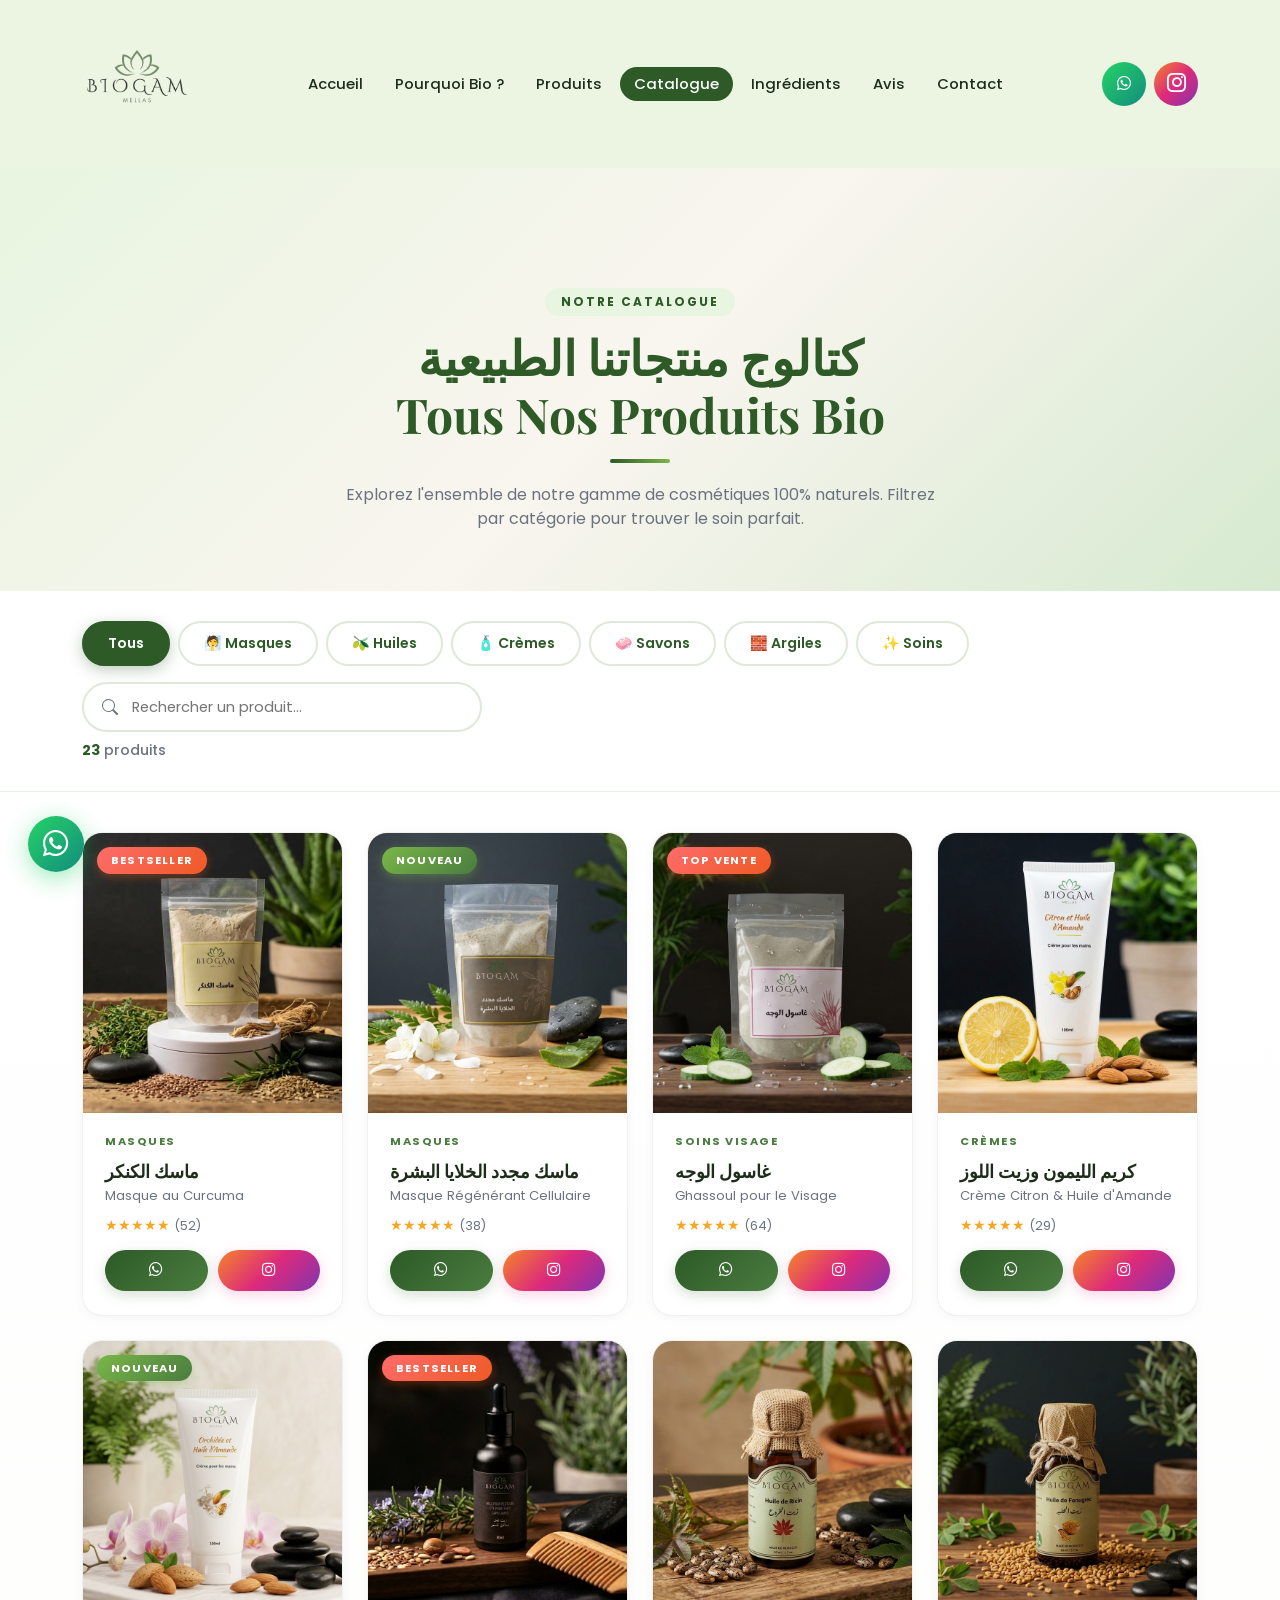
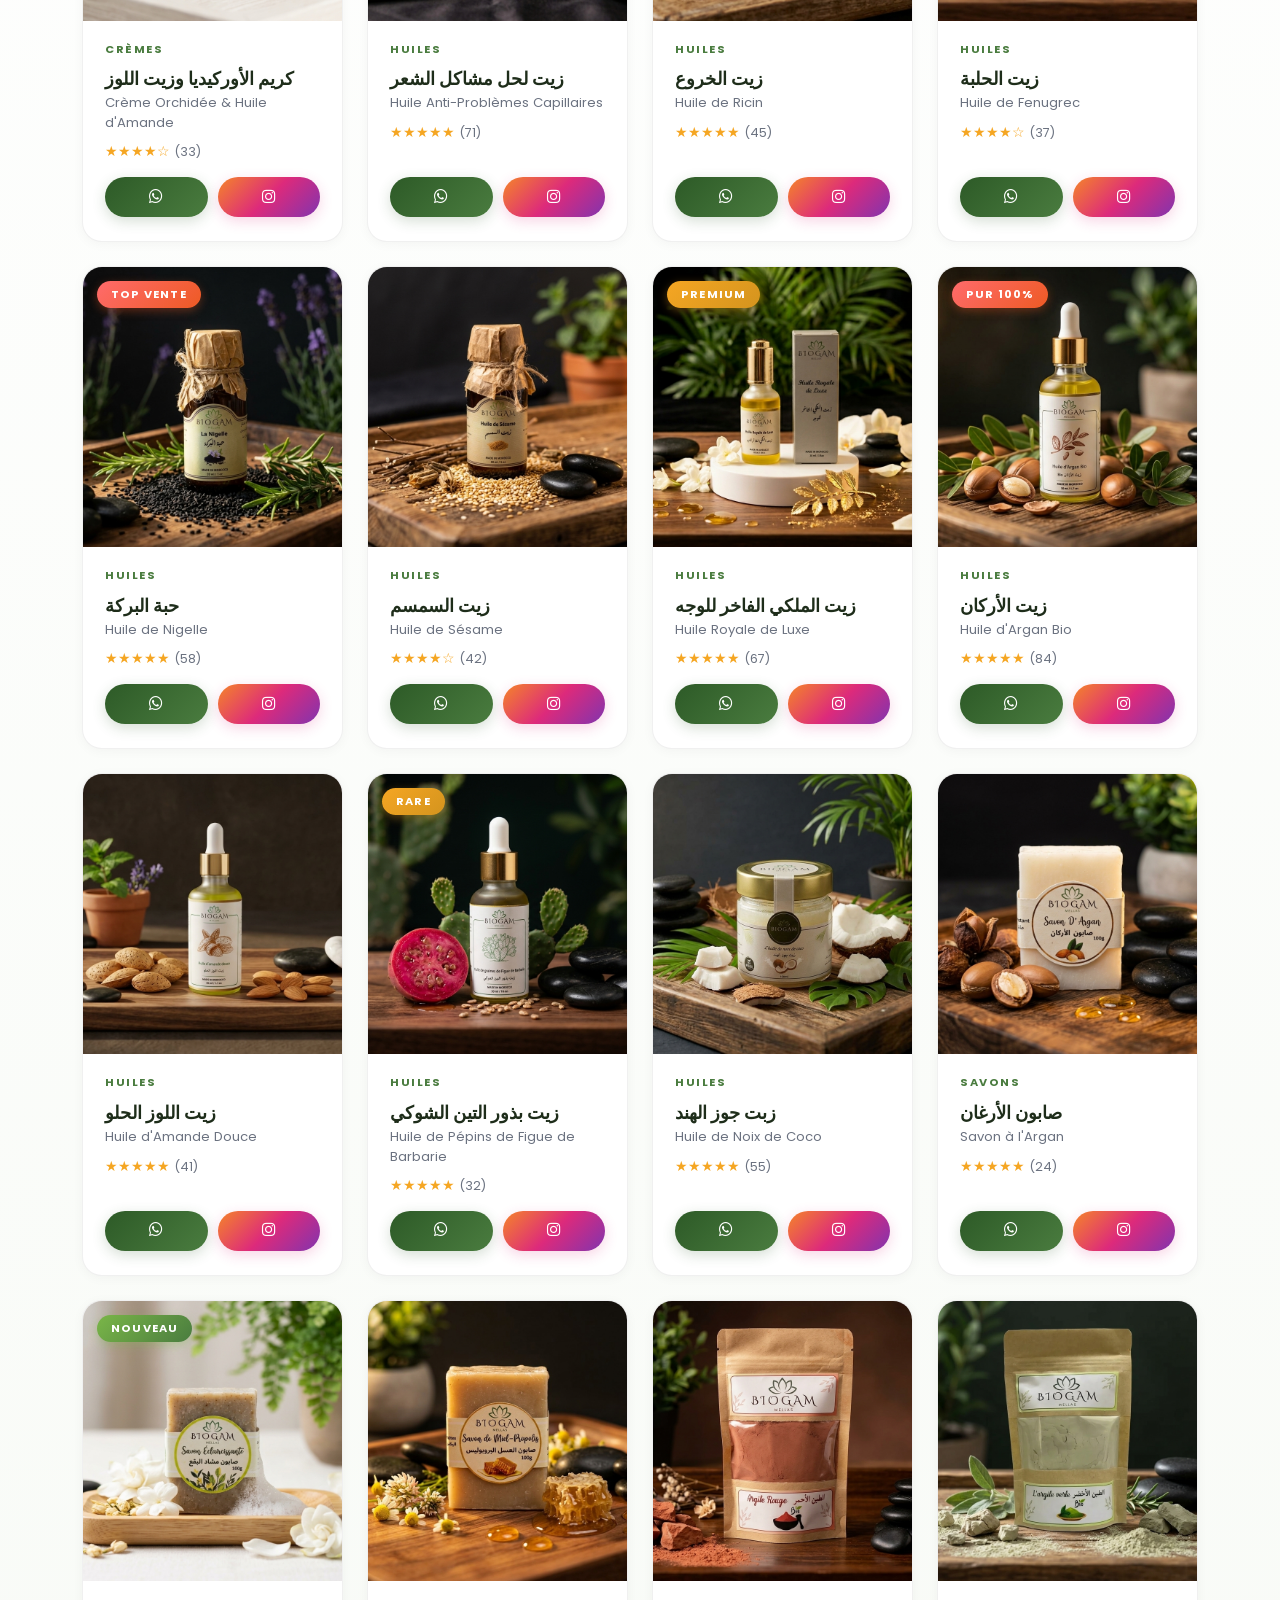
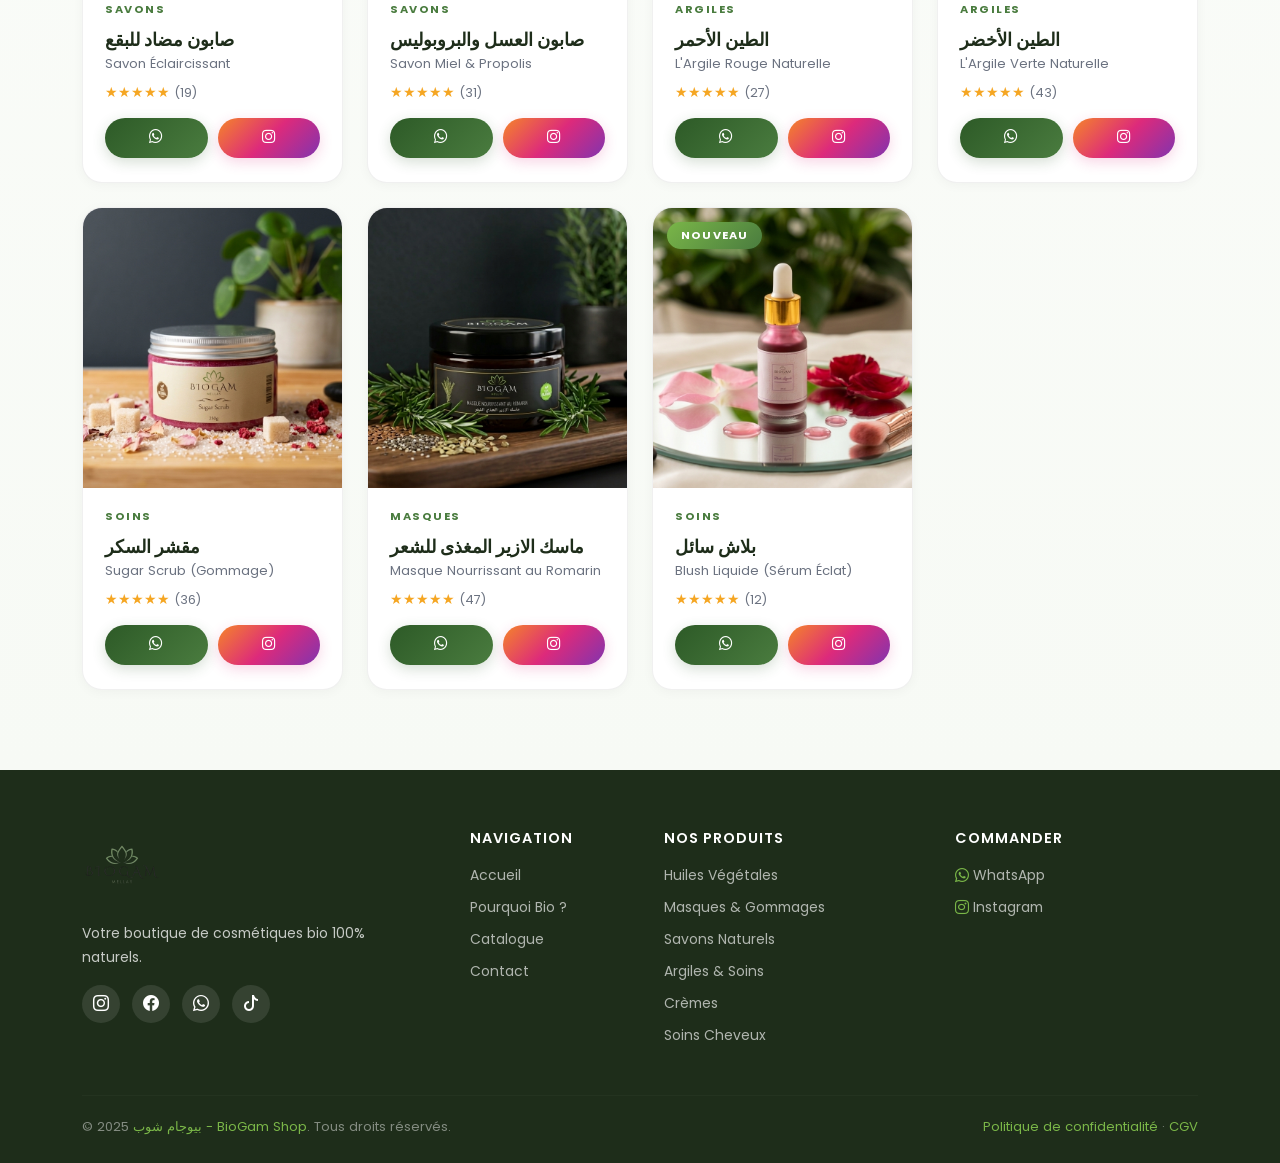
==== commit a5d78630: "kkkk" ====
--- a/product.html
+++ b/product.html
@@ -3,7 +3,7 @@
 <head>
   <meta charset="UTF-8"/>
   <meta name="viewport" content="width=device-width, initial-scale=1.0"/>
-  <title>Catalogue Produits – BioGam Shop</title>
+  <title>بيوجام شوب - BioGam Shop – Catalogue Produits</title>
   <link href="https://cdn.jsdelivr.net/npm/bootstrap@5.3.3/dist/css/bootstrap.min.css" rel="stylesheet"/>
   <link href="https://cdn.jsdelivr.net/npm/bootstrap-icons@1.11.3/font/bootstrap-icons.min.css" rel="stylesheet"/>
   <link href="https://fonts.googleapis.com/css2?family=Playfair+Display:wght@400;600;700&family=Poppins:wght@300;400;500;600&display=swap" rel="stylesheet"/>
@@ -15,7 +15,7 @@
 <nav class="navbar navbar-expand-lg">
   <div class="container">
     <a class="navbar-brand d-flex align-items-center gap-2" href="index.html">
-      <img src="assets/images/biogam-logo.png" alt="BioGam Shop Logo" id="nav-logo">
+      <img src="assets/images/biogam-logo.png" alt="بيوجام شوب - BioGam Shop Logo" id="nav-logo">
     </a>
     <button class="navbar-toggler border-0" type="button" data-bs-toggle="collapse" data-bs-target="#navMenu">
       <span class="navbar-toggler-icon"></span>
@@ -46,7 +46,7 @@
 <section class="catalog-hero">
   <div class="container">
     <span class="section-badge">Notre Catalogue</span>
-    <h1>Tous Nos Produits Bio</h1>
+    <h1>كتالوج منتجاتنا الطبيعية<br>Tous Nos Produits Bio</h1>
     <div class="divider"></div>
     <p>Explorez l'ensemble de notre gamme de cosmétiques 100% naturels. Filtrez par catégorie pour trouver le soin parfait.</p>
   </div>
@@ -82,7 +82,7 @@
       <div class="col-6 col-lg-3 fade-up product-item" data-category="masques" data-name="ماسك الكنكر masque curcuma">
         <div class="product-card-v2">
           <div class="product-img-wrap">
-            <img src="assets/images/product/ماسك الكنكر.webp" alt="ماسك الكنكر">
+            <img src="assets/images/product/ماسك الكنكر.jpeg" alt="ماسك الكنكر">
             <div class="product-overlay">
               <a href="https://wa.me/213000000000" target="_blank" class="overlay-btn"><i class="bi bi-whatsapp"></i></a>
               <a href="https://www.instagram.com/biogam.shop/" target="_blank" class="overlay-btn"><i class="bi bi-instagram"></i></a>
@@ -106,7 +106,7 @@
       <div class="col-6 col-lg-3 fade-up product-item" data-category="masques" data-name="ماسك مجدد الخلايا البشرة masque regenerant">
         <div class="product-card-v2">
           <div class="product-img-wrap">
-            <img src="assets/images/product/ماسك مجدد الخلايا البشرة.webp" alt="ماسك مجدد الخلايا البشرة">
+            <img src="assets/images/product/ماسك مجدد الخلايا البشرة.jpeg" alt="ماسك مجدد الخلايا البشرة">
             <div class="product-overlay">
               <a href="https://wa.me/213000000000" target="_blank" class="overlay-btn"><i class="bi bi-whatsapp"></i></a>
               <a href="https://www.instagram.com/biogam.shop/" target="_blank" class="overlay-btn"><i class="bi bi-instagram"></i></a>
@@ -130,7 +130,7 @@
       <div class="col-6 col-lg-3 fade-up product-item" data-category="soins" data-name="غاسول الوجه ghassoul visage">
         <div class="product-card-v2">
           <div class="product-img-wrap">
-            <img src="assets/images/product/غاسول الوجه.webp" alt="غاسول الوجه">
+            <img src="assets/images/product/غاسول الوجه.jpeg" alt="غاسول الوجه">
             <div class="product-overlay">
               <a href="https://wa.me/213000000000" target="_blank" class="overlay-btn"><i class="bi bi-whatsapp"></i></a>
               <a href="https://www.instagram.com/biogam.shop/" target="_blank" class="overlay-btn"><i class="bi bi-instagram"></i></a>
@@ -151,10 +151,10 @@
       </div>
 
       <!-- 4 -->
-      <div class="col-6 col-lg-3 fade-up product-item" data-category="cremes" data-name="citron huile amande creme mains">
-        <div class="product-card-v2">
-          <div class="product-img-wrap">
-            <img src="assets/images/product/Citron et Huile d'Amande Crème pour les mains.webp" alt="Crème Citron &amp; Amande">
+      <div class="col-6 col-lg-3 fade-up product-item" data-category="cremes" data-name="كريم الليمون وزيت اللوز citron huile amande creme mains">
+        <div class="product-card-v2">
+          <div class="product-img-wrap">
+            <img src="assets/images/product/Citron et Huile d'Amande Crème pour les mains.jpeg" alt="كريم الليمون وزيت اللوز">
             <div class="product-overlay">
               <a href="https://wa.me/213000000000" target="_blank" class="overlay-btn"><i class="bi bi-whatsapp"></i></a>
               <a href="https://www.instagram.com/biogam.shop/" target="_blank" class="overlay-btn"><i class="bi bi-instagram"></i></a>
@@ -162,8 +162,8 @@
           </div>
           <div class="product-info">
             <span class="product-category">Crèmes</span>
-            <h5 class="product-name">Crème Citron &amp; Huile d'Amande</h5>
-            <p class="product-name-sub">Crème pour les Mains</p>
+            <h5 class="product-name">كريم الليمون وزيت اللوز</h5>
+            <p class="product-name-sub">Crème Citron & Huile d'Amande</p>
             <div class="product-rating">★★★★★ <span>(29)</span></div>
             <div class="product-footer">
               <a href="https://wa.me/213000000000" target="_blank" class="btn-commander" title="Commander via WhatsApp"><i class="bi bi-whatsapp"></i></a>
@@ -174,10 +174,10 @@
       </div>
 
       <!-- 5 -->
-      <div class="col-6 col-lg-3 fade-up product-item" data-category="cremes" data-name="orchidee amande creme mains">
-        <div class="product-card-v2">
-          <div class="product-img-wrap">
-            <img src="assets/images/product/Orchidée et Huile d'Amande Crème pour les mains.webp" alt="Crème Orchidée &amp; Amande">
+      <div class="col-6 col-lg-3 fade-up product-item" data-category="cremes" data-name="كريم الأوركيديا وزيت اللوز orchidee amande creme mains">
+        <div class="product-card-v2">
+          <div class="product-img-wrap">
+            <img src="assets/images/product/Orchidée et Huile d'Amande Crème pour les mains.jpeg" alt="كريم الأوركيديا وزيت اللوز">
             <div class="product-overlay">
               <a href="https://wa.me/213000000000" target="_blank" class="overlay-btn"><i class="bi bi-whatsapp"></i></a>
               <a href="https://www.instagram.com/biogam.shop/" target="_blank" class="overlay-btn"><i class="bi bi-instagram"></i></a>
@@ -186,8 +186,8 @@
           </div>
           <div class="product-info">
             <span class="product-category">Crèmes</span>
-            <h5 class="product-name">Crème Orchidée &amp; Huile d'Amande</h5>
-            <p class="product-name-sub">Crème pour les Mains</p>
+            <h5 class="product-name">كريم الأوركيديا وزيت اللوز</h5>
+            <p class="product-name-sub">Crème Orchidée & Huile d'Amande</p>
             <div class="product-rating">★★★★☆ <span>(33)</span></div>
             <div class="product-footer">
               <a href="https://wa.me/213000000000" target="_blank" class="btn-commander" title="Commander via WhatsApp"><i class="bi bi-whatsapp"></i></a>
@@ -198,10 +198,10 @@
       </div>
 
       <!-- 6 -->
-      <div class="col-6 col-lg-3 fade-up product-item" data-category="huiles" data-name="huile problemes capillaires cheveux">
-        <div class="product-card-v2">
-          <div class="product-img-wrap">
-            <img src="assets/images/product/HUILE POUR RÉSOUORE LES PROBLEMES CAPILLAIRES زيت لحل مشاكل الشعر.webp" alt="Huile Capillaire">
+      <div class="col-6 col-lg-3 fade-up product-item" data-category="huiles" data-name="زيت لحل مشاكل الشعر huile problemes capillaires cheveux">
+        <div class="product-card-v2">
+          <div class="product-img-wrap">
+            <img src="assets/images/product/HUILE POUR RÉSOUORE LES PROBLEMES CAPILLAIRES زيت لحل مشاكل الشعر.jpeg" alt="Huile Capillaire">
             <div class="product-overlay">
               <a href="https://wa.me/213000000000" target="_blank" class="overlay-btn"><i class="bi bi-whatsapp"></i></a>
               <a href="https://www.instagram.com/biogam.shop/" target="_blank" class="overlay-btn"><i class="bi bi-instagram"></i></a>
@@ -225,7 +225,7 @@
       <div class="col-6 col-lg-3 fade-up product-item" data-category="huiles" data-name="huile ricin زيت الخروع">
         <div class="product-card-v2">
           <div class="product-img-wrap">
-            <img src="assets/images/product/Huile de Ricin زيت الخروع.webp" alt="Huile de Ricin">
+            <img src="assets/images/product/Huile de Ricin زيت الخروع.jpeg" alt="Huile de Ricin">
             <div class="product-overlay">
               <a href="https://wa.me/213000000000" target="_blank" class="overlay-btn"><i class="bi bi-whatsapp"></i></a>
               <a href="https://www.instagram.com/biogam.shop/" target="_blank" class="overlay-btn"><i class="bi bi-instagram"></i></a>
@@ -248,7 +248,7 @@
       <div class="col-6 col-lg-3 fade-up product-item" data-category="huiles" data-name="huile fenugrec زيت الحلبة">
         <div class="product-card-v2">
           <div class="product-img-wrap">
-            <img src="assets/images/product/Huile de Fenugrec زيت الحلب.webp" alt="Huile de Fenugrec">
+            <img src="assets/images/product/Huile de Fenugrec زيت الحلبه.jpeg" alt="Huile de Fenugrec">
             <div class="product-overlay">
               <a href="https://wa.me/213000000000" target="_blank" class="overlay-btn"><i class="bi bi-whatsapp"></i></a>
               <a href="https://www.instagram.com/biogam.shop/" target="_blank" class="overlay-btn"><i class="bi bi-instagram"></i></a>
@@ -271,7 +271,7 @@
       <div class="col-6 col-lg-3 fade-up product-item" data-category="huiles" data-name="nigelle حبة البركة">
         <div class="product-card-v2">
           <div class="product-img-wrap">
-            <img src="assets/images/product/La Nigelle حبة البركة.webp" alt="La Nigelle">
+            <img src="assets/images/product/La Nigelle حبة البركة.jpeg" alt="La Nigelle">
             <div class="product-overlay">
               <a href="https://wa.me/213000000000" target="_blank" class="overlay-btn"><i class="bi bi-whatsapp"></i></a>
               <a href="https://www.instagram.com/biogam.shop/" target="_blank" class="overlay-btn"><i class="bi bi-instagram"></i></a>
@@ -295,7 +295,7 @@
       <div class="col-6 col-lg-3 fade-up product-item" data-category="huiles" data-name="huile sesame زيت السمسم">
         <div class="product-card-v2">
           <div class="product-img-wrap">
-            <img src="assets/images/product/Huile de Sésame زيت السمسم.webp" alt="Huile de Sésame">
+            <img src="assets/images/product/Huile de Sésame زيت السمسم.jpeg" alt="Huile de Sésame">
             <div class="product-overlay">
               <a href="https://wa.me/213000000000" target="_blank" class="overlay-btn"><i class="bi bi-whatsapp"></i></a>
               <a href="https://www.instagram.com/biogam.shop/" target="_blank" class="overlay-btn"><i class="bi bi-instagram"></i></a>
@@ -315,10 +315,10 @@
       </div>
 
       <!-- 11 -->
-      <div class="col-6 col-lg-3 fade-up product-item" data-category="huiles" data-name="huile royale luxe visage">
-        <div class="product-card-v2">
-          <div class="product-img-wrap">
-            <img src="assets/images/product/Huile Royale de Luxe زيت الملكي الفاخر للوجه.webp" alt="Huile Royale de Luxe">
+      <div class="col-6 col-lg-3 fade-up product-item" data-category="huiles" data-name="زيت الملكي الفاخر للوجه huile royale luxe visage">
+        <div class="product-card-v2">
+          <div class="product-img-wrap">
+            <img src="assets/images/product/Huile Royale de Luxe زيت الملكي الفاخر للوجه.jpeg" alt="Huile Royale de Luxe">
             <div class="product-overlay">
               <a href="https://wa.me/213000000000" target="_blank" class="overlay-btn"><i class="bi bi-whatsapp"></i></a>
               <a href="https://www.instagram.com/biogam.shop/" target="_blank" class="overlay-btn"><i class="bi bi-instagram"></i></a>
@@ -342,7 +342,7 @@
       <div class="col-6 col-lg-3 fade-up product-item" data-category="huiles" data-name="huile argan bio زيت الأركان">
         <div class="product-card-v2">
           <div class="product-img-wrap">
-            <img src="assets/images/product/Huile d'Argan Bio زيت الأركان.webp" alt="Huile d'Argan Bio">
+            <img src="assets/images/product/Huile d'Argan Bio زيت الأركان.jpeg" alt="Huile d'Argan Bio">
             <div class="product-overlay">
               <a href="https://wa.me/213000000000" target="_blank" class="overlay-btn"><i class="bi bi-whatsapp"></i></a>
               <a href="https://www.instagram.com/biogam.shop/" target="_blank" class="overlay-btn"><i class="bi bi-instagram"></i></a>
@@ -366,7 +366,7 @@
       <div class="col-6 col-lg-3 fade-up product-item" data-category="huiles" data-name="huile amande douce زيت اللوز الحلو">
         <div class="product-card-v2">
           <div class="product-img-wrap">
-            <img src="assets/images/product/Huile d'amande douce زيت اللوز الحلو.webp" alt="Huile d'Amande Douce">
+            <img src="assets/images/product/Huile d'amande douce زيت اللوز الحلو.jpeg" alt="Huile d'Amande Douce">
             <div class="product-overlay">
               <a href="https://wa.me/213000000000" target="_blank" class="overlay-btn"><i class="bi bi-whatsapp"></i></a>
               <a href="https://www.instagram.com/biogam.shop/" target="_blank" class="overlay-btn"><i class="bi bi-instagram"></i></a>
@@ -389,7 +389,7 @@
       <div class="col-6 col-lg-3 fade-up product-item" data-category="huiles" data-name="huile pepins figue barbarie زيت بذور التين الشوكي">
         <div class="product-card-v2">
           <div class="product-img-wrap">
-            <img src="assets/images/product/Huile de graines de figue de Barturi زيت بذور التين الشوكي.webp" alt="Huile de Pépins de Figue de Barbarie">
+            <img src="assets/images/product/Huile de graines de figue de Barturi زيت بذور التين الشوكي.jpeg" alt="Huile de Pépins de Figue de Barbarie">
             <div class="product-overlay">
               <a href="https://wa.me/213000000000" target="_blank" class="overlay-btn"><i class="bi bi-whatsapp"></i></a>
               <a href="https://www.instagram.com/biogam.shop/" target="_blank" class="overlay-btn"><i class="bi bi-instagram"></i></a>
@@ -413,7 +413,7 @@
       <div class="col-6 col-lg-3 fade-up product-item" data-category="huiles" data-name="huile noix de coco زبت جوز الهند">
         <div class="product-card-v2">
           <div class="product-img-wrap">
-            <img src="assets/images/product/huile de noix de coco زبت جوز الهند.webp" alt="Huile de Noix de Coco">
+            <img src="assets/images/product/huile de noix de coco زبت جوز الهند.jpeg" alt="Huile de Noix de Coco">
             <div class="product-overlay">
               <a href="https://wa.me/213000000000" target="_blank" class="overlay-btn"><i class="bi bi-whatsapp"></i></a>
               <a href="https://www.instagram.com/biogam.shop/" target="_blank" class="overlay-btn"><i class="bi bi-instagram"></i></a>
@@ -436,7 +436,7 @@
       <div class="col-6 col-lg-3 fade-up product-item" data-category="savons" data-name="savon argan صابون الأرغان">
         <div class="product-card-v2">
           <div class="product-img-wrap">
-            <img src="assets/images/product/Savon D'Argan صابون الأرغان.webp" alt="Savon d'Argan">
+            <img src="assets/images/product/Savon D'Argan صابون الأرغان.jpeg" alt="Savon d'Argan">
             <div class="product-overlay">
               <a href="https://wa.me/213000000000" target="_blank" class="overlay-btn"><i class="bi bi-whatsapp"></i></a>
               <a href="https://www.instagram.com/biogam.shop/" target="_blank" class="overlay-btn"><i class="bi bi-instagram"></i></a>
@@ -459,7 +459,7 @@
       <div class="col-6 col-lg-3 fade-up product-item" data-category="savons" data-name="savon eclaircissant صابون مضاد للبقع">
         <div class="product-card-v2">
           <div class="product-img-wrap">
-            <img src="assets/images/product/Savon Eclaircissante صابون مضاد للبقع.webp" alt="Savon Éclaircissant">
+            <img src="assets/images/product/Savon Eclaircissante صابون مضاد للبقع.jpeg" alt="Savon Éclaircissant">
             <div class="product-overlay">
               <a href="https://wa.me/213000000000" target="_blank" class="overlay-btn"><i class="bi bi-whatsapp"></i></a>
               <a href="https://www.instagram.com/biogam.shop/" target="_blank" class="overlay-btn"><i class="bi bi-instagram"></i></a>
@@ -483,7 +483,7 @@
       <div class="col-6 col-lg-3 fade-up product-item" data-category="savons" data-name="savon miel propolis صابون العسل والبروبوليس">
         <div class="product-card-v2">
           <div class="product-img-wrap">
-            <img src="assets/images/product/Savon de Miel-Ampolis صابون العسل البروبوليس.webp" alt="Savon Miel & Propolis">
+            <img src="assets/images/product/Savon de Miel-Ampolis صابون العسل البروبوليس.jpeg" alt="Savon Miel & Propolis">
             <div class="product-overlay">
               <a href="https://wa.me/213000000000" target="_blank" class="overlay-btn"><i class="bi bi-whatsapp"></i></a>
               <a href="https://www.instagram.com/biogam.shop/" target="_blank" class="overlay-btn"><i class="bi bi-instagram"></i></a>
@@ -506,7 +506,7 @@
       <div class="col-6 col-lg-3 fade-up product-item" data-category="argiles" data-name="argile rouge الطين الأحمر">
         <div class="product-card-v2">
           <div class="product-img-wrap">
-            <img src="assets/images/product/الطين الأحمر largile rouge.webp" alt="Argile Rouge">
+            <img src="assets/images/product/الطين الأحمر largile rouge.jpeg" alt="Argile Rouge">
             <div class="product-overlay">
               <a href="https://wa.me/213000000000" target="_blank" class="overlay-btn"><i class="bi bi-whatsapp"></i></a>
               <a href="https://www.instagram.com/biogam.shop/" target="_blank" class="overlay-btn"><i class="bi bi-instagram"></i></a>
@@ -529,7 +529,7 @@
       <div class="col-6 col-lg-3 fade-up product-item" data-category="argiles" data-name="argile verte الطين الأخضر">
         <div class="product-card-v2">
           <div class="product-img-wrap">
-            <img src="assets/images/product/الطين الأخضر Largile vert.webp" alt="Argile Verte">
+            <img src="assets/images/product/الطين الأخضر Largile vert.jpeg" alt="Argile Verte">
             <div class="product-overlay">
               <a href="https://wa.me/213000000000" target="_blank" class="overlay-btn"><i class="bi bi-whatsapp"></i></a>
               <a href="https://www.instagram.com/biogam.shop/" target="_blank" class="overlay-btn"><i class="bi bi-instagram"></i></a>
@@ -549,10 +549,10 @@
       </div>
 
       <!-- 21 -->
-      <div class="col-6 col-lg-3 fade-up product-item" data-category="soins" data-name="gommage sucre sugar scrub">
-        <div class="product-card-v2">
-          <div class="product-img-wrap">
-            <img src="assets/images/product/Sugar Scrub.webp" alt="Sugar Scrub">
+      <div class="col-6 col-lg-3 fade-up product-item" data-category="soins" data-name="مقشر السكر gommage sucre sugar scrub">
+        <div class="product-card-v2">
+          <div class="product-img-wrap">
+            <img src="assets/images/product/Sugar Scrub.jpeg" alt="Sugar Scrub">
             <div class="product-overlay">
               <a href="https://wa.me/213000000000" target="_blank" class="overlay-btn"><i class="bi bi-whatsapp"></i></a>
               <a href="https://www.instagram.com/biogam.shop/" target="_blank" class="overlay-btn"><i class="bi bi-instagram"></i></a>
@@ -560,8 +560,8 @@
           </div>
           <div class="product-info">
             <span class="product-category">Soins</span>
-            <h5 class="product-name">Sugar Scrub</h5>
-            <p class="product-name-sub">Gommage au Sucre</p>
+            <h5 class="product-name">مقشر السكر</h5>
+            <p class="product-name-sub">Sugar Scrub (Gommage)</p>
             <div class="product-rating">★★★★★ <span>(36)</span></div>
             <div class="product-footer">
               <a href="https://wa.me/213000000000" target="_blank" class="btn-commander" title="Commander via WhatsApp"><i class="bi bi-whatsapp"></i></a>
@@ -572,10 +572,10 @@
       </div>
 
       <!-- 22 -->
-      <div class="col-6 col-lg-3 fade-up product-item" data-category="masques" data-name="masque romarin nourishing mask">
-        <div class="product-card-v2">
-          <div class="product-img-wrap">
-            <img src="assets/images/product/MASQUE NOURRISSANT AO ROMARIN ماسك الازير المغذى للشعر.webp" alt="Masque au Romarin">
+      <div class="col-6 col-lg-3 fade-up product-item" data-category="masques" data-name="ماسك الازير المغذى للشعر masque romarin nourishing mask">
+        <div class="product-card-v2">
+          <div class="product-img-wrap">
+            <img src="assets/images/product/MASQUE NOURRISSANT AO ROMARIN ماسك الازير المغذى للشعر.jpeg" alt="Masque au Romarin">
             <div class="product-overlay">
               <a href="https://wa.me/213000000000" target="_blank" class="overlay-btn"><i class="bi bi-whatsapp"></i></a>
               <a href="https://www.instagram.com/biogam.shop/" target="_blank" class="overlay-btn"><i class="bi bi-instagram"></i></a>
@@ -595,10 +595,10 @@
       </div>
 
       <!-- 23 -->
-      <div class="col-6 col-lg-3 fade-up product-item" data-category="soins" data-name="blush liquide serum eclat">
-        <div class="product-card-v2">
-          <div class="product-img-wrap">
-            <img src="assets/images/product/imgi_23_624353064_18115334980528584_3804047386020158759_n.webp" alt="Blush Liquide">
+      <div class="col-6 col-lg-3 fade-up product-item" data-category="soins" data-name="بلاش سائل blush liquide serum eclat">
+        <div class="product-card-v2">
+          <div class="product-img-wrap">
+            <img src="assets/images/product/Blush Liquide.jpeg" alt="Blush Liquide">
             <div class="product-overlay">
               <a href="https://wa.me/213000000000" target="_blank" class="overlay-btn"><i class="bi bi-whatsapp"></i></a>
               <a href="https://www.instagram.com/biogam.shop/" target="_blank" class="overlay-btn"><i class="bi bi-instagram"></i></a>
@@ -607,8 +607,8 @@
           </div>
           <div class="product-info">
             <span class="product-category">Soins</span>
-            <h5 class="product-name">Blush Liquide</h5>
-            <p class="product-name-sub">Sérum Éclat Lèvres & Joues</p>
+            <h5 class="product-name">بلاش سائل</h5>
+            <p class="product-name-sub">Blush Liquide (Sérum Éclat)</p>
             <div class="product-rating">★★★★★ <span>(12)</span></div>
             <div class="product-footer">
               <a href="https://wa.me/213000000000" target="_blank" class="btn-commander" title="Commander via WhatsApp"><i class="bi bi-whatsapp"></i></a>
@@ -635,7 +635,7 @@
     <div class="row g-5">
       <div class="col-lg-4">
         <div class="brand d-flex align-items-center gap-2">
-          <img src="assets/images/biogam-logo.png" alt="BioGam Shop Logo" style="height:80px;object-fit:contain;">
+          <img src="assets/images/biogam-logo.png" alt="بيوجام شوب - BioGam Shop Logo" style="height:80px;object-fit:contain;">
         </div>
         <p>Votre boutique de cosmétiques bio 100% naturels.</p>
         <div class="social-icons mt-3">
@@ -675,7 +675,7 @@
     </div>
     <hr class="footer-divider"/>
     <div class="d-flex flex-wrap justify-content-between align-items-center gap-2">
-      <p class="footer-copy mb-0">© 2025 <a href="index.html">BioGam Shop</a>. Tous droits réservés.</p>
+      <p class="footer-copy mb-0">© 2025 <a href="index.html">بيوجام شوب - BioGam Shop</a>. Tous droits réservés.</p>
       <p class="footer-copy mb-0">
         <a href="#">Politique de confidentialité</a> · <a href="#">CGV</a>
       </p>
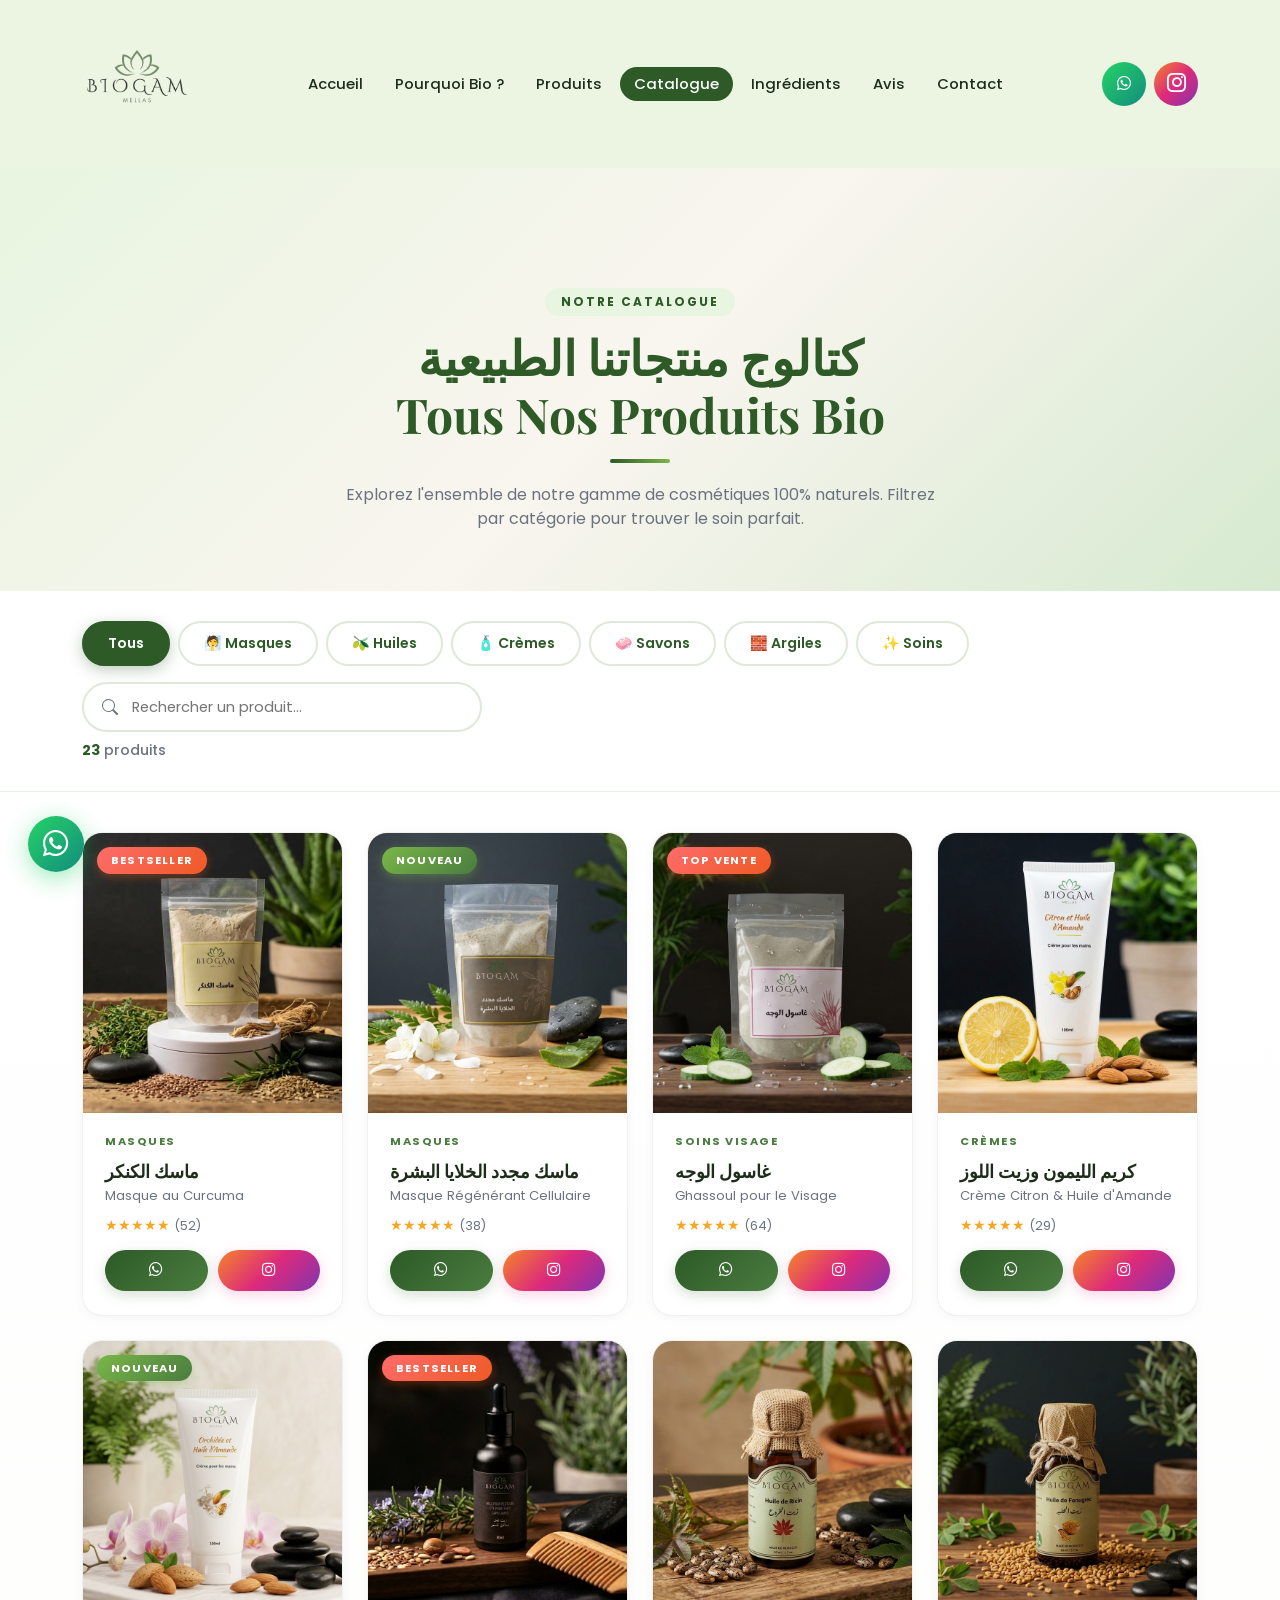
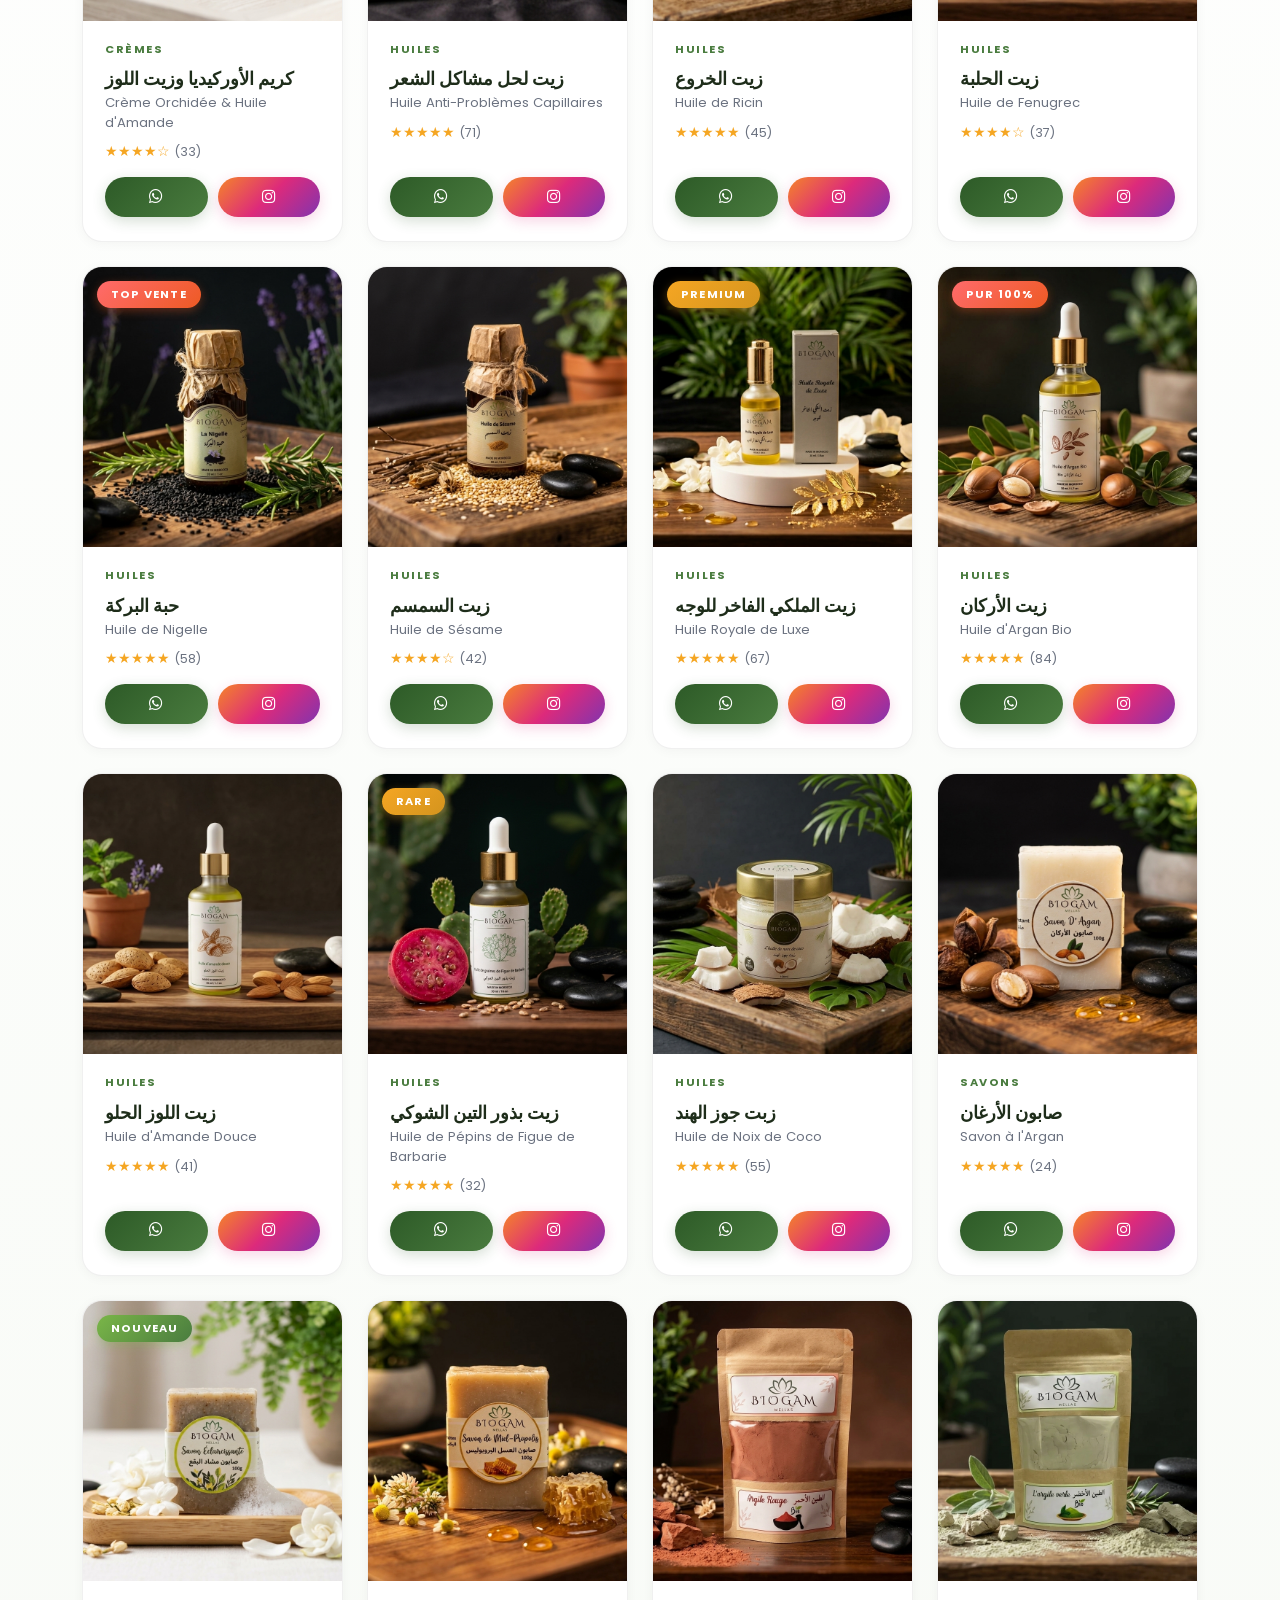
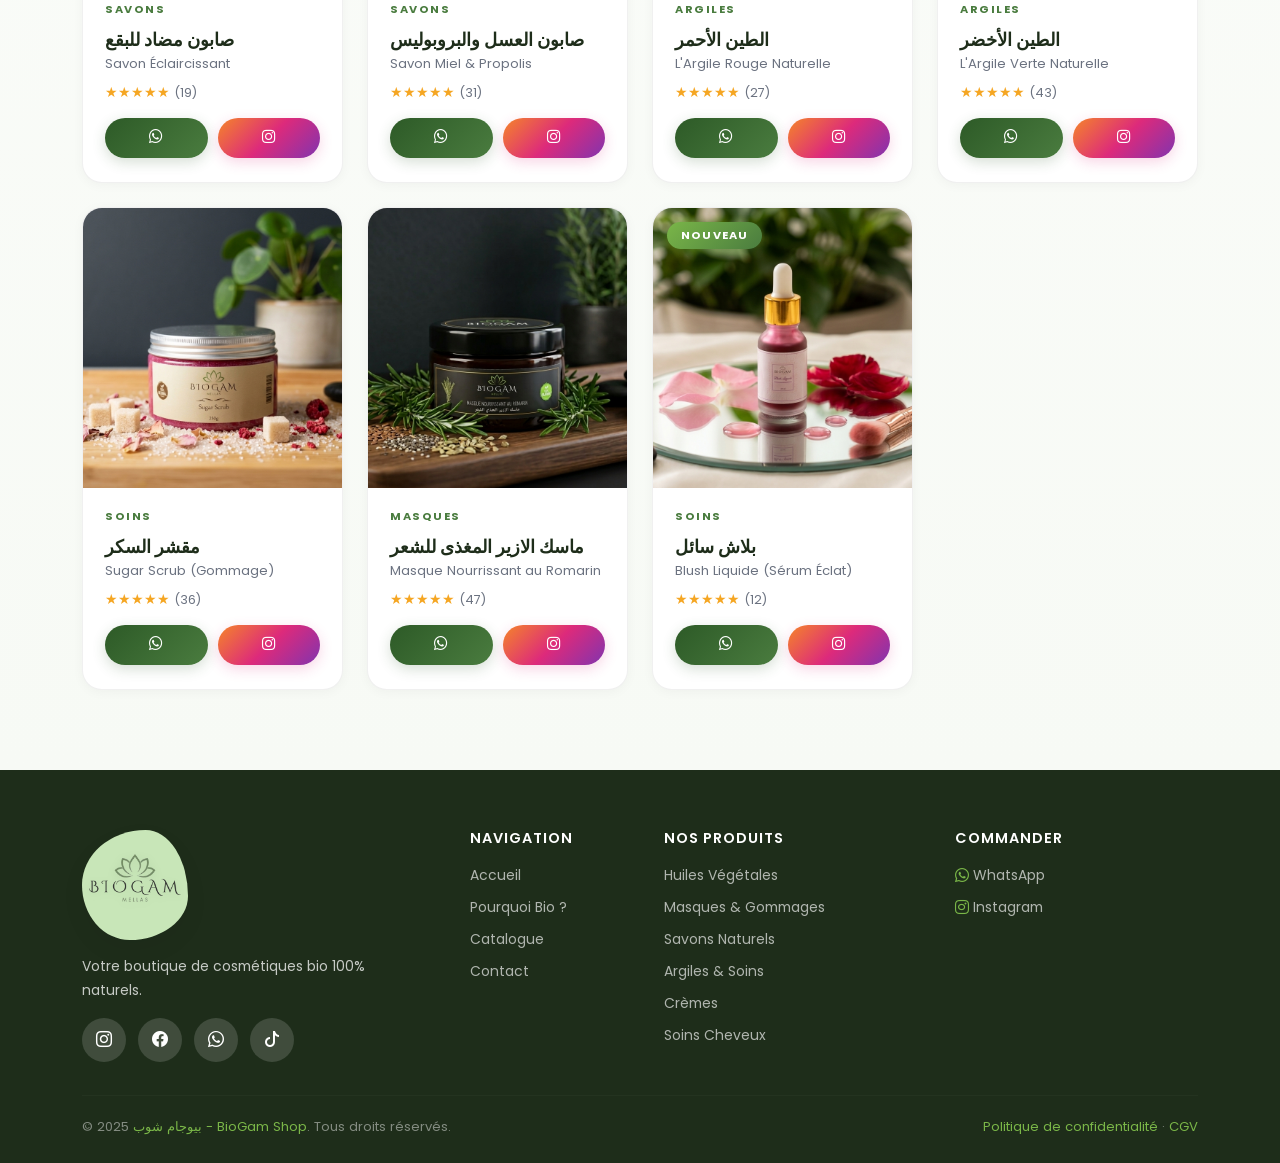
==== commit 609ed4ae: "fghjh" ====
--- a/product.html
+++ b/product.html
@@ -634,8 +634,10 @@
   <div class="container">
     <div class="row g-5">
       <div class="col-lg-4">
-        <div class="brand d-flex align-items-center gap-2">
-          <img src="assets/images/biogam-logo.png" alt="بيوجام شوب - BioGam Shop Logo" style="height:80px;object-fit:contain;">
+        <div class="brand">
+          <div class="footer-logo-wrap">
+            <img src="assets/images/biogam-logo.png" alt="بيوجام شوب - BioGam Shop Logo">
+          </div>
         </div>
         <p>Votre boutique de cosmétiques bio 100% naturels.</p>
         <div class="social-icons mt-3">
--- a/assets/css/style.css
+++ b/assets/css/style.css
@@ -1,15 +1,17 @@
 :root {
-  --green-dark:   #2d5a27;
-  --green-mid:    #4a7c3f;
-  --green-light:  #7ab648;
-  --cream:        #f9f5ef;
-  --beige:        #ede8dc;
-  --brown:        #8b6914;
-  --text-dark:    #1e2d1a;
-  --text-muted:   #6b7280;
-}
-
-* { scroll-behavior: smooth; }
+  --green-dark: #2d5a27;
+  --green-mid: #4a7c3f;
+  --green-light: #7ab648;
+  --cream: #f9f5ef;
+  --beige: #ede8dc;
+  --brown: #8b6914;
+  --text-dark: #1e2d1a;
+  --text-muted: #6b7280;
+}
+
+* {
+  scroll-behavior: smooth;
+}
 
 body {
   font-family: 'Poppins', sans-serif;
@@ -18,7 +20,12 @@
   overflow-x: hidden;
 }
 
-h1, h2, h3, h4 { font-family: 'Playfair Display', serif; }
+h1,
+h2,
+h3,
+h4 {
+  font-family: 'Playfair Display', serif;
+}
 
 /* ───── NAVBAR ───── */
 .navbar {
@@ -31,20 +38,24 @@
   z-index: 1000;
   transition: padding 0.4s ease, background 0.4s ease, backdrop-filter 0.4s ease, box-shadow 0.4s ease;
 }
+
 .navbar.scrolled {
-  background: rgba(255,255,255,0.97);
+  background: rgba(255, 255, 255, 0.97);
   backdrop-filter: blur(8px);
-  box-shadow: 0 2px 20px rgba(45,90,39,.08);
+  box-shadow: 0 2px 20px rgba(45, 90, 39, .08);
   padding: 10px 0;
 }
+
 #nav-logo {
   height: 110px;
   object-fit: contain;
   transition: height 0.4s ease;
 }
+
 .navbar.scrolled #nav-logo {
   height: 80px;
 }
+
 .navbar-brand {
   font-family: 'Playfair Display', serif;
   font-size: 1.7rem;
@@ -52,7 +63,11 @@
   color: var(--green-dark) !important;
   letter-spacing: .5px;
 }
-.navbar-brand span { color: var(--green-light); }
+
+.navbar-brand span {
+  color: var(--green-light);
+}
+
 .nav-link {
   font-weight: 500;
   font-size: .93rem;
@@ -61,10 +76,13 @@
   border-radius: 20px;
   transition: all .25s;
 }
-.nav-link:hover, .nav-link.active {
+
+.nav-link:hover,
+.nav-link.active {
   background: var(--green-dark);
   color: #fff !important;
 }
+
 .btn-insta {
   background: linear-gradient(135deg, #f58529, #dd2a7b, #8134af);
   color: #fff !important;
@@ -75,7 +93,11 @@
   border: none;
   transition: opacity .25s, transform .25s;
 }
-.btn-insta:hover { opacity: .85; transform: translateY(-1px); }
+
+.btn-insta:hover {
+  opacity: .85;
+  transform: translateY(-1px);
+}
 
 /* ───── ICON ONLY BUTTONS ───── */
 .btn-icon-only {
@@ -88,6 +110,7 @@
   border-radius: 50% !important;
   font-size: 1.2rem;
 }
+
 .btn-whatsapp-hero.btn-icon-only,
 .btn-outline-bio.btn-icon-only {
   width: 50px;
@@ -104,23 +127,31 @@
   align-items: center;
   position: relative;
   overflow: hidden;
-}
+  padding-bottom: 50px;
+}
+
 .hero::before {
   content: '';
   position: absolute;
-  width: 600px; height: 600px;
+  width: 600px;
+  height: 600px;
   border-radius: 50%;
-  background: radial-gradient(circle, rgba(122,182,72,.18) 0%, transparent 70%);
-  top: -100px; right: -100px;
-}
+  background: radial-gradient(circle, rgba(122, 182, 72, .18) 0%, transparent 70%);
+  top: -100px;
+  right: -100px;
+}
+
 .hero::after {
   content: '';
   position: absolute;
-  width: 400px; height: 400px;
+  width: 400px;
+  height: 400px;
   border-radius: 50%;
-  background: radial-gradient(circle, rgba(45,90,39,.12) 0%, transparent 70%);
-  bottom: -80px; left: -80px;
-}
+  background: radial-gradient(circle, rgba(45, 90, 39, .12) 0%, transparent 70%);
+  bottom: -80px;
+  left: -80px;
+}
+
 .hero-badge {
   display: inline-block;
   background: var(--green-dark);
@@ -133,19 +164,25 @@
   border-radius: 20px;
   margin-bottom: 20px;
 }
+
 .hero h1 {
   font-size: clamp(2.4rem, 5vw, 3.8rem);
   font-weight: 700;
   line-height: 1.15;
   color: var(--green-dark);
 }
-.hero h1 span { color: var(--green-light); }
+
+.hero h1 span {
+  color: var(--green-light);
+}
+
 .hero p.lead {
   font-size: 1.08rem;
   color: var(--text-muted);
   max-width: 500px;
   font-weight: 400;
 }
+
 .btn-primary-bio {
   background: var(--green-dark);
   color: #fff;
@@ -156,14 +193,16 @@
   font-size: clamp(0.75rem, 2vw, 0.97rem);
   white-space: nowrap;
   transition: all .3s;
-  box-shadow: 0 6px 20px rgba(45,90,39,.3);
-}
+  box-shadow: 0 6px 20px rgba(45, 90, 39, .3);
+}
+
 .btn-primary-bio:hover {
   background: var(--green-mid);
   transform: translateY(-2px);
-  box-shadow: 0 10px 28px rgba(45,90,39,.35);
-  color: #fff;
-}
+  box-shadow: 0 10px 28px rgba(45, 90, 39, .35);
+  color: #fff;
+}
+
 .btn-outline-bio {
   background: transparent;
   color: var(--green-dark);
@@ -175,17 +214,21 @@
   white-space: nowrap;
   transition: all .3s;
 }
+
 .btn-outline-bio:hover {
   background: var(--green-dark);
   color: #fff;
   transform: translateY(-2px);
 }
+
 .hero-visual {
   position: relative;
   z-index: 1;
 }
+
 .hero-circle {
-  width: 420px; height: 420px;
+  width: 420px;
+  height: 420px;
   background: linear-gradient(135deg, #c8e6b8, #a8d890);
   border-radius: 60% 40% 55% 45% / 50% 60% 40% 50%;
   display: flex;
@@ -194,18 +237,29 @@
   font-size: 11rem;
   margin: auto;
   animation: morphBlob 6s ease-in-out infinite alternate;
-  box-shadow: 0 20px 60px rgba(45,90,39,.25);
-}
+  box-shadow: 0 20px 60px rgba(45, 90, 39, .25);
+}
+
 @keyframes morphBlob {
-  0%   { border-radius: 60% 40% 55% 45% / 50% 60% 40% 50%; }
-  100% { border-radius: 40% 60% 45% 55% / 60% 40% 55% 45%; }
-}
+  0% {
+    border-radius: 60% 40% 55% 45% / 50% 60% 40% 50%;
+  }
+
+  100% {
+    border-radius: 40% 60% 45% 55% / 60% 40% 55% 45%;
+  }
+}
+
 .hero-stats {
   display: flex;
   gap: 32px;
   margin-top: 36px;
 }
-.hero-stat { text-align: center; }
+
+.hero-stat {
+  text-align: center;
+}
+
 .hero-stat .num {
   font-family: 'Playfair Display', serif;
   font-size: 2rem;
@@ -213,6 +267,7 @@
   color: var(--green-dark);
   line-height: 1;
 }
+
 .hero-stat .lbl {
   font-size: .78rem;
   color: var(--text-muted);
@@ -233,27 +288,35 @@
   border-radius: 20px;
   margin-bottom: 12px;
 }
+
 .section-title {
   font-size: clamp(1.8rem, 3.5vw, 2.6rem);
   font-weight: 700;
   color: var(--green-dark);
   margin-bottom: 12px;
 }
+
 .section-sub {
   color: var(--text-muted);
   font-size: .97rem;
   max-width: 560px;
   margin: 0 auto;
 }
+
 .divider {
-  width: 60px; height: 4px;
+  width: 60px;
+  height: 4px;
   background: linear-gradient(90deg, var(--green-dark), var(--green-light));
   border-radius: 4px;
   margin: 16px auto 20px;
 }
 
 /* ───── WHY BIO ───── */
-.why-section { background: var(--cream); padding: 90px 0; }
+.why-section {
+  background: var(--cream);
+  padding: 90px 0;
+}
+
 .why-card {
   background: #fff;
   border-radius: 20px;
@@ -263,25 +326,32 @@
   transition: all .35s;
   height: 100%;
 }
+
 .why-card:hover {
   transform: translateY(-8px);
-  box-shadow: 0 20px 50px rgba(45,90,39,.12);
+  box-shadow: 0 20px 50px rgba(45, 90, 39, .12);
   border-color: var(--green-light);
 }
+
 .why-icon {
-  width: 72px; height: 72px;
+  width: 72px;
+  height: 72px;
   background: linear-gradient(135deg, #e8f5e0, #c8e6b8);
   border-radius: 50%;
-  display: flex; align-items: center; justify-content: center;
+  display: flex;
+  align-items: center;
+  justify-content: center;
   font-size: 2rem;
   margin: 0 auto 20px;
 }
+
 .why-card h5 {
   font-size: 1.1rem;
   font-weight: 600;
   color: var(--green-dark);
   margin-bottom: 10px;
 }
+
 .why-card p {
   font-size: .88rem;
   color: var(--text-muted);
@@ -290,10 +360,19 @@
 }
 
 /* ───── PRODUCTS V2 ───── */
-.products-section { padding: 90px 0; background: linear-gradient(180deg, #fff 0%, #f7faf5 100%); }
+.products-section {
+  padding: 90px 0;
+  background: linear-gradient(180deg, #fff 0%, #f7faf5 100%);
+}
 
 /* Filter Buttons */
-.product-filters { display: flex; flex-wrap: wrap; justify-content: center; gap: 10px; }
+.product-filters {
+  display: flex;
+  flex-wrap: wrap;
+  justify-content: center;
+  gap: 10px;
+}
+
 .filter-btn {
   background: #fff;
   border: 2px solid #e0e8da;
@@ -303,19 +382,21 @@
   font-size: .88rem;
   font-weight: 600;
   cursor: pointer;
-  transition: all .3s cubic-bezier(.4,0,.2,1);
+  transition: all .3s cubic-bezier(.4, 0, .2, 1);
   font-family: 'Poppins', sans-serif;
 }
+
 .filter-btn:hover {
   border-color: var(--green-mid);
   background: #e8f5e0;
   transform: translateY(-2px);
 }
+
 .filter-btn.active {
   background: var(--green-dark);
   color: #fff;
   border-color: var(--green-dark);
-  box-shadow: 0 4px 15px rgba(45,90,39,.3);
+  box-shadow: 0 4px 15px rgba(45, 90, 39, .3);
 }
 
 /* Product Card V2 */
@@ -323,16 +404,17 @@
   border-radius: 20px;
   overflow: hidden;
   background: #fff;
-  border: 1px solid rgba(0,0,0,.06);
-  transition: all .4s cubic-bezier(.4,0,.2,1);
+  border: 1px solid rgba(0, 0, 0, .06);
+  transition: all .4s cubic-bezier(.4, 0, .2, 1);
   height: 100%;
-  box-shadow: 0 2px 12px rgba(0,0,0,.04);
+  box-shadow: 0 2px 12px rgba(0, 0, 0, .04);
   display: flex;
   flex-direction: column;
 }
+
 .product-card-v2:hover {
   transform: translateY(-10px);
-  box-shadow: 0 24px 48px rgba(45,90,39,.15);
+  box-shadow: 0 24px 48px rgba(45, 90, 39, .15);
   border-color: transparent;
 }
 
@@ -343,12 +425,14 @@
   overflow: hidden;
   background: linear-gradient(135deg, #f0f7ec, #e8f0e4);
 }
+
 .product-img-wrap img {
   width: 100%;
   height: 100%;
   object-fit: cover;
-  transition: transform .6s cubic-bezier(.4,0,.2,1);
-}
+  transition: transform .6s cubic-bezier(.4, 0, .2, 1);
+}
+
 .product-card-v2:hover .product-img-wrap img {
   transform: scale(1.08);
 }
@@ -357,7 +441,7 @@
 .product-overlay {
   position: absolute;
   inset: 0;
-  background: linear-gradient(180deg, transparent 40%, rgba(45,90,39,.75) 100%);
+  background: linear-gradient(180deg, transparent 40%, rgba(45, 90, 39, .75) 100%);
   display: flex;
   align-items: flex-end;
   justify-content: center;
@@ -366,19 +450,30 @@
   opacity: 0;
   transition: opacity .35s ease;
 }
-.product-card-v2:hover .product-overlay { opacity: 1; }
+
+.product-card-v2:hover .product-overlay {
+  opacity: 1;
+}
+
 .overlay-btn {
-  width: 44px; height: 44px;
-  background: rgba(255,255,255,.95);
+  width: 44px;
+  height: 44px;
+  background: rgba(255, 255, 255, .95);
   border-radius: 50%;
-  display: flex; align-items: center; justify-content: center;
+  display: flex;
+  align-items: center;
+  justify-content: center;
   color: var(--green-dark);
   font-size: 1.1rem;
   text-decoration: none;
   transition: all .25s;
   transform: translateY(10px);
 }
-.product-card-v2:hover .overlay-btn { transform: translateY(0); }
+
+.product-card-v2:hover .overlay-btn {
+  transform: translateY(0);
+}
+
 .overlay-btn:hover {
   background: var(--green-dark);
   color: #fff;
@@ -388,7 +483,8 @@
 /* Badges */
 .product-badge {
   position: absolute;
-  top: 14px; left: 14px;
+  top: 14px;
+  left: 14px;
   font-size: .7rem;
   font-weight: 700;
   letter-spacing: 1.2px;
@@ -397,20 +493,23 @@
   text-transform: uppercase;
   z-index: 2;
 }
+
 .badge-hot {
   background: linear-gradient(135deg, #ff6b6b, #ee5a24);
   color: #fff;
-  box-shadow: 0 3px 10px rgba(238,90,36,.35);
-}
+  box-shadow: 0 3px 10px rgba(238, 90, 36, .35);
+}
+
 .badge-new {
   background: linear-gradient(135deg, var(--green-light), var(--green-mid));
   color: #fff;
-  box-shadow: 0 3px 10px rgba(122,182,72,.35);
-}
+  box-shadow: 0 3px 10px rgba(122, 182, 72, .35);
+}
+
 .badge-premium {
   background: linear-gradient(135deg, #f5a623, #d4941e);
   color: #fff;
-  box-shadow: 0 3px 10px rgba(245,166,35,.35);
+  box-shadow: 0 3px 10px rgba(245, 166, 35, .35);
 }
 
 /* Product Info */
@@ -420,6 +519,7 @@
   flex-direction: column;
   flex-grow: 1;
 }
+
 .product-category {
   display: inline-block;
   font-size: .7rem;
@@ -429,6 +529,7 @@
   color: var(--green-mid);
   margin-bottom: 8px;
 }
+
 .product-name {
   font-family: 'Playfair Display', serif;
   font-size: 1.15rem;
@@ -437,21 +538,25 @@
   margin-bottom: 2px;
   line-height: 1.4;
 }
+
 .product-name-sub {
   font-size: .82rem;
   color: var(--text-muted);
   margin-bottom: 10px;
   font-weight: 400;
 }
+
 .product-rating {
   color: #f5a623;
   font-size: .85rem;
   margin-bottom: 14px;
 }
+
 .product-rating span {
   color: var(--text-muted);
   font-size: .78rem;
 }
+
 .btn-commander {
   display: inline-flex;
   align-items: center;
@@ -464,13 +569,14 @@
   font-size: .85rem;
   font-weight: 600;
   text-decoration: none;
-  transition: all .3s cubic-bezier(.4,0,.2,1);
-  box-shadow: 0 4px 14px rgba(45,90,39,.2);
+  transition: all .3s cubic-bezier(.4, 0, .2, 1);
+  box-shadow: 0 4px 14px rgba(45, 90, 39, .2);
   flex: 1;
 }
+
 .btn-commander:hover {
   transform: translateY(-2px);
-  box-shadow: 0 8px 22px rgba(45,90,39,.35);
+  box-shadow: 0 8px 22px rgba(45, 90, 39, .35);
   color: #fff;
   background: linear-gradient(135deg, var(--green-mid), var(--green-light));
 }
@@ -487,13 +593,14 @@
   font-size: .85rem;
   font-weight: 600;
   text-decoration: none;
-  transition: all .3s cubic-bezier(.4,0,.2,1);
-  box-shadow: 0 4px 14px rgba(221,42,123,.2);
+  transition: all .3s cubic-bezier(.4, 0, .2, 1);
+  box-shadow: 0 4px 14px rgba(221, 42, 123, .2);
   flex: 1;
 }
+
 .btn-insta-card:hover {
   transform: translateY(-2px);
-  box-shadow: 0 8px 22px rgba(221,42,123,.35);
+  box-shadow: 0 8px 22px rgba(221, 42, 123, .35);
   color: #fff;
   background: linear-gradient(135deg, #dd2a7b, #8134af);
 }
@@ -506,20 +613,27 @@
 
 /* Filter animation */
 .product-item {
-  transition: all .4s cubic-bezier(.4,0,.2,1);
-}
+  transition: all .4s cubic-bezier(.4, 0, .2, 1);
+}
+
 .product-item.hidden {
   opacity: 0;
   transform: scale(0.8);
   position: absolute;
   pointer-events: none;
-  width: 0; height: 0;
+  width: 0;
+  height: 0;
   overflow: hidden;
-  padding: 0; margin: 0;
+  padding: 0;
+  margin: 0;
 }
 
 /* ───── INGREDIENTS ───── */
-.ingr-section { background: var(--beige); padding: 90px 0; }
+.ingr-section {
+  background: var(--beige);
+  padding: 90px 0;
+}
+
 .ingr-pill {
   display: inline-flex;
   align-items: center;
@@ -533,14 +647,20 @@
   color: var(--green-dark);
   margin: 0;
   transition: all .25s;
-}
+  text-decoration: none;
+  cursor: none;
+}
+
 .ingr-pill:hover {
   background: var(--green-dark);
   color: #fff;
   border-color: var(--green-dark);
   transform: scale(1.05);
 }
-.ingr-pill span { font-size: 1.3rem; }
+
+.ingr-pill span {
+  font-size: 1.3rem;
+}
 
 /* Marquee Animation */
 .ingr-wrapper {
@@ -579,52 +699,80 @@
 }
 
 @keyframes marquee {
-  from { transform: translateX(0); }
-  to { transform: translateX(calc(-50% - 7.5px)); }
+  from {
+    transform: translateX(0);
+  }
+
+  to {
+    transform: translateX(calc(-50% - 7.5px));
+  }
 }
 
 @keyframes marquee-reverse {
-  from { transform: translateX(calc(-50% - 7.5px)); }
-  to { transform: translateX(0); }
+  from {
+    transform: translateX(calc(-50% - 7.5px));
+  }
+
+  to {
+    transform: translateX(0);
+  }
 }
 
 @media (max-width: 768px) {
-  .ingr-track { animation-duration: 25s !important; }
+  .ingr-track {
+    animation-duration: 25s !important;
+  }
 }
 
 /* ───── HOW IT WORKS ───── */
-.steps-section { padding: 90px 0; background: #fff; }
+.steps-section {
+  padding: 90px 0;
+  background: #fff;
+}
+
 .step-card {
   text-align: center;
   padding: 30px 20px;
   position: relative;
 }
+
 .step-num {
-  width: 56px; height: 56px;
+  width: 56px;
+  height: 56px;
   background: var(--green-dark);
   color: #fff;
   font-family: 'Playfair Display', serif;
   font-size: 1.5rem;
   font-weight: 700;
   border-radius: 50%;
-  display: flex; align-items: center; justify-content: center;
+  display: flex;
+  align-items: center;
+  justify-content: center;
   margin: 0 auto 18px;
 }
-.step-icon { font-size: 2.8rem; margin-bottom: 14px; }
+
+.step-icon {
+  font-size: 2.8rem;
+  margin-bottom: 14px;
+}
+
 .step-card h5 {
   font-size: 1.05rem;
   font-weight: 600;
   color: var(--green-dark);
   margin-bottom: 8px;
 }
+
 .step-card p {
   font-size: .87rem;
   color: var(--text-muted);
   line-height: 1.65;
 }
+
 .step-connector {
   position: absolute;
-  top: 56px; right: -40px;
+  top: 56px;
+  right: -40px;
   font-size: 1.8rem;
   color: var(--green-light);
   opacity: .5;
@@ -637,6 +785,7 @@
   position: relative;
   overflow: hidden;
 }
+
 .testi-scroller {
   display: flex;
   gap: 24px;
@@ -645,32 +794,44 @@
   padding: 20px 0 40px;
   scrollbar-width: none;
 }
-.testi-scroller::-webkit-scrollbar { display: none; }
+
+.testi-scroller::-webkit-scrollbar {
+  display: none;
+}
+
 .testi-card-wrap {
   flex: 0 0 85%;
   scroll-snap-align: center;
 }
+
 @media (min-width: 768px) {
-  .testi-card-wrap { flex: 0 0 calc(50% - 12px); }
-}
+  .testi-card-wrap {
+    flex: 0 0 calc(50% - 12px);
+  }
+}
+
 @media (min-width: 992px) {
-  .testi-card-wrap { flex: 0 0 calc(33.333% - 16px); }
+  .testi-card-wrap {
+    flex: 0 0 calc(33.333% - 16px);
+  }
 }
 
 .testi-card-v2 {
   background: #fff;
   border-radius: 24px;
   padding: 40px 30px;
-  box-shadow: 0 10px 40px rgba(45,90,39,.06);
+  box-shadow: 0 10px 40px rgba(45, 90, 39, .06);
   position: relative;
   height: 100%;
   transition: transform .4s;
   display: flex;
   flex-direction: column;
 }
+
 .testi-card-v2:hover {
   transform: translateY(-5px);
 }
+
 .testi-quote-icon {
   position: absolute;
   top: -20px;
@@ -684,13 +845,15 @@
   align-items: center;
   justify-content: center;
   font-size: 1.5rem;
-  box-shadow: 0 8px 20px rgba(122,182,72,.4);
-}
+  box-shadow: 0 8px 20px rgba(122, 182, 72, .4);
+}
+
 .testi-stars-v2 {
   color: #f5a623;
   font-size: 1.1rem;
   margin-bottom: 16px;
 }
+
 .testi-text-v2 {
   font-size: .95rem;
   color: var(--text-muted);
@@ -699,6 +862,7 @@
   margin-bottom: 24px;
   flex-grow: 1;
 }
+
 .testi-author-v2 {
   display: flex;
   align-items: center;
@@ -706,6 +870,7 @@
   border-top: 1px solid #f5f5f5;
   padding-top: 20px;
 }
+
 .testi-avatar-v2 {
   width: 50px;
   height: 50px;
@@ -717,12 +882,14 @@
   justify-content: center;
   font-size: 1.5rem;
 }
+
 .testi-name-v2 {
   font-weight: 700;
   font-size: .95rem;
   color: var(--green-dark);
   margin-bottom: 2px;
 }
+
 .testi-verified {
   font-size: .75rem;
   color: var(--green-mid);
@@ -732,18 +899,32 @@
 }
 
 /* ───── VIDEOS GALLERY ───── */
-.video-section { padding: 90px 0; background: var(--cream); }
-.video-grid { display: grid; grid-template-columns: repeat(3, 1fr); gap: 24px; }
+.video-section {
+  padding: 90px 0;
+  background: var(--cream);
+}
+
+.video-grid {
+  display: grid;
+  grid-template-columns: repeat(3, 1fr);
+  gap: 24px;
+}
+
 .video-item {
   border-radius: 16px;
   overflow: hidden;
   position: relative;
-  box-shadow: 0 6px 20px rgba(0,0,0,.06);
+  box-shadow: 0 6px 20px rgba(0, 0, 0, .06);
   transition: all .3s;
   background: #000;
   display: flex;
 }
-.video-item:hover { transform: translateY(-6px); box-shadow: 0 12px 30px rgba(45,90,39,.15); }
+
+.video-item:hover {
+  transform: translateY(-6px);
+  box-shadow: 0 12px 30px rgba(45, 90, 39, .15);
+}
+
 .video-item video {
   width: 100%;
   height: 100%;
@@ -752,9 +933,19 @@
 }
 
 /* ───── NEWSLETTER ───── */
-.news-section { padding: 80px 0; background: var(--green-dark); }
-.news-section h2 { color: #fff; }
-.news-section p { color: rgba(255,255,255,.75); }
+.news-section {
+  padding: 80px 0;
+  background: var(--green-dark);
+}
+
+.news-section h2 {
+  color: #fff;
+}
+
+.news-section p {
+  color: rgba(255, 255, 255, .75);
+}
+
 .news-input {
   border: none;
   border-radius: 30px 0 0 30px;
@@ -763,6 +954,7 @@
   width: 100%;
   outline: none;
 }
+
 .news-btn {
   background: var(--green-light);
   color: #fff;
@@ -774,10 +966,17 @@
   transition: all .25s;
   white-space: nowrap;
 }
-.news-btn:hover { background: #8ecc5a; }
+
+.news-btn:hover {
+  background: #8ecc5a;
+}
 
 /* ───── CONTACT ───── */
-.contact-section { padding: 90px 0; background: #fff; }
+.contact-section {
+  padding: 90px 0;
+  background: #fff;
+}
+
 .contact-card {
   background: var(--cream);
   border-radius: 20px;
@@ -787,47 +986,86 @@
   transition: all .3s;
   height: 100%;
 }
+
 .contact-card:hover {
   transform: translateY(-5px);
-  box-shadow: 0 15px 40px rgba(45,90,39,.12);
-}
+  box-shadow: 0 15px 40px rgba(45, 90, 39, .12);
+}
+
 .contact-icon {
-  width: 64px; height: 64px;
+  width: 64px;
+  height: 64px;
   background: var(--green-dark);
   border-radius: 50%;
-  display: flex; align-items: center; justify-content: center;
+  display: flex;
+  align-items: center;
+  justify-content: center;
   font-size: 1.6rem;
   color: #fff;
   margin: 0 auto 18px;
 }
+
 .contact-card h5 {
   font-size: 1rem;
   font-weight: 600;
   color: var(--green-dark);
   margin-bottom: 8px;
 }
-.contact-card p, .contact-card a {
+
+.contact-card p,
+.contact-card a {
   font-size: .88rem;
   color: var(--text-muted);
   text-decoration: none;
 }
-.contact-card a:hover { color: var(--green-dark); }
+
+.contact-card a:hover {
+  color: var(--green-dark);
+}
 
 /* ───── FOOTER ───── */
 footer {
   background: var(--text-dark);
-  color: rgba(255,255,255,.75);
+  color: rgba(255, 255, 255, .75);
   padding: 60px 0 24px;
 }
+
 footer .brand {
-  font-family: 'Playfair Display', serif;
-  font-size: 1.6rem;
-  font-weight: 700;
-  color: #fff;
-  margin-bottom: 12px;
-}
-footer .brand span { color: var(--green-light); }
-footer p { font-size: .87rem; line-height: 1.7; }
+  margin-bottom: 5px;
+}
+
+.footer-logo-wrap {
+  display: inline-flex;
+  align-items: center;
+  justify-content: center;
+  background: #c8e6b8;
+  padding: 5px 3px;
+  border-radius: 60% 40% 55% 45% / 50% 60% 40% 50%;
+  box-shadow: 0 10px 25px rgba(0, 0, 0, 0.05);
+  margin-bottom: 10px;
+  transition: transform 0.3s ease;
+}
+
+.footer-logo-wrap:hover {
+  transform: scale(1.05) rotate(2deg);
+}
+
+.footer-logo-wrap img {
+  height: 100px !important;
+  width: auto;
+  object-fit: contain;
+  filter: drop-shadow(0 2px 4px rgba(0, 0, 0, 0.1));
+}
+
+footer .brand span {
+  color: var(--green-light);
+}
+
+footer p {
+  font-size: .87rem;
+  line-height: 1.7;
+}
+
 footer h6 {
   color: #fff;
   font-weight: 600;
@@ -836,21 +1074,34 @@
   text-transform: uppercase;
   margin-bottom: 16px;
 }
-footer ul { list-style: none; padding: 0; }
-footer ul li { margin-bottom: 8px; }
+
+footer ul {
+  list-style: none;
+  padding: 0;
+}
+
+footer ul li {
+  margin-bottom: 8px;
+}
+
 footer ul li a {
-  color: rgba(255,255,255,.65);
+  color: rgba(255, 255, 255, .65);
   text-decoration: none;
   font-size: .87rem;
   transition: color .2s;
 }
-footer ul li a:hover { color: var(--green-light); }
+
+footer ul li a:hover {
+  color: var(--green-light);
+}
+
 .social-icons a {
   display: inline-flex;
   align-items: center;
   justify-content: center;
-  width: 38px; height: 38px;
-  background: rgba(255,255,255,.1);
+  background: rgba(255, 255, 255, .15);
+  width: 44px;
+  height: 44px;
   border-radius: 50%;
   color: #fff;
   font-size: 1rem;
@@ -858,19 +1109,34 @@
   transition: all .25s;
   text-decoration: none;
 }
+
 .social-icons a:hover {
   background: var(--green-light);
   transform: scale(1.12);
 }
-.footer-divider { border-color: rgba(255,255,255,.1); margin: 32px 0 20px; }
-.footer-copy { font-size: .82rem; color: rgba(255,255,255,.45); }
-.footer-copy a { color: var(--green-light); text-decoration: none; }
+
+.footer-divider {
+  border-color: rgba(255, 255, 255, .1);
+  margin: 32px 0 20px;
+}
+
+.footer-copy {
+  font-size: .82rem;
+  color: rgba(255, 255, 255, .45);
+}
+
+.footer-copy a {
+  color: var(--green-light);
+  text-decoration: none;
+}
 
 /* ───── SCROLL TOP ───── */
 #scrollTop {
   position: fixed;
-  bottom: 28px; right: 28px;
-  width: 48px; height: 48px;
+  bottom: 28px;
+  right: 28px;
+  width: 48px;
+  height: 48px;
   background: var(--green-dark);
   color: #fff;
   border: none;
@@ -880,12 +1146,19 @@
   align-items: center;
   justify-content: center;
   cursor: pointer;
-  box-shadow: 0 6px 20px rgba(45,90,39,.35);
+  box-shadow: 0 6px 20px rgba(45, 90, 39, .35);
   transition: all .3s;
   z-index: 999;
 }
-#scrollTop:hover { background: var(--green-mid); transform: scale(1.1); }
-#scrollTop.show { display: flex; }
+
+#scrollTop:hover {
+  background: var(--green-mid);
+  transform: scale(1.1);
+}
+
+#scrollTop.show {
+  display: flex;
+}
 
 /* ───── ANIMATIONS ───── */
 .fade-up {
@@ -893,20 +1166,113 @@
   transform: translateY(30px);
   transition: all .6s ease;
 }
+
 .fade-up.visible {
   opacity: 1;
   transform: translateY(0);
 }
 
 @media (max-width: 767px) {
-  .hero { min-height: auto; padding: 60px 0; }
-  .hero-circle { width: 260px; height: 260px; font-size: 6rem; }
-  .hero-stats { gap: 18px; }
-  .insta-grid { grid-template-columns: repeat(2, 1fr); }
-  .step-connector { display: none; }
-  .product-img-wrap { height: 220px; }
-  .filter-btn { padding: 8px 16px; font-size: .8rem; }
-  .product-name { font-size: 1rem; }
+  .hero {
+    min-height: auto;
+    padding: 60px 0;
+  }
+
+  #nav-logo {
+    height: 70px;
+  }
+  .navbar.scrolled #nav-logo {
+    height: 55px;
+  }
+
+  .hero-circle {
+    width: 260px;
+    height: 260px;
+    font-size: 6rem;
+  }
+
+  .hero-stats {
+    gap: 15px;
+    justify-content: center;
+  }
+
+  .video-grid {
+    grid-template-columns: repeat(2, 1fr);
+    gap: 12px;
+  }
+
+  .step-connector {
+    display: none;
+  }
+
+  .product-img-wrap {
+    height: clamp(160px, 40vw, 220px);
+  }
+
+  .filter-btn {
+    padding: 8px 14px;
+    font-size: .78rem;
+    white-space: nowrap;
+  }
+
+  .product-name {
+    font-size: .95rem;
+  }
+
+  /* Catalog Page Mobile Refinements */
+  .catalog-hero {
+    padding: 100px 0 40px;
+  }
+
+  .catalog-toolbar {
+    padding: 15px 0;
+    top: 60px;
+  }
+
+  .catalog-search {
+    max-width: 100%;
+    font-size: .85rem;
+    padding: 10px 20px 10px 40px;
+  }
+
+  .product-filters {
+    justify-content: flex-start !important;
+    overflow-x: auto;
+    flex-wrap: nowrap !important;
+    padding-bottom: 5px;
+    -webkit-overflow-scrolling: touch;
+    scrollbar-width: none; /* Firefox */
+  }
+  .product-filters::-webkit-scrollbar {
+    display: none; /* Chrome/Safari */
+  }
+
+  .catalog-grid {
+    gap: 10px !important;
+  }
+
+  .product-card-v2 {
+    border-radius: 12px;
+  }
+
+  .product-info {
+    padding: 12px 10px 15px;
+  }
+
+  .btn-commander, .btn-insta-card {
+    padding: 8px 10px;
+    font-size: .75rem;
+  }
+}
+
+/* Extra Small Devices */
+@media (max-width: 400px) {
+  .col-6 {
+    width: 100% !important; /* Stack products on very small screens if they are too cramped */
+  }
+  .hero h1 {
+    font-size: 1.8rem;
+  }
 }
 
 /* ───── WHATSAPP BUTTONS ───── */
@@ -920,7 +1286,11 @@
   border: none;
   transition: opacity .25s, transform .25s;
 }
-.btn-whatsapp:hover { opacity: .85; transform: translateY(-1px); }
+
+.btn-whatsapp:hover {
+  opacity: .85;
+  transform: translateY(-1px);
+}
 
 .btn-whatsapp-hero {
   background: linear-gradient(135deg, #25d366, #128c7e);
@@ -932,13 +1302,14 @@
   font-size: clamp(0.75rem, 2vw, 0.97rem);
   white-space: nowrap;
   transition: all .3s;
-  box-shadow: 0 6px 20px rgba(37,211,102,.3);
-}
+  box-shadow: 0 6px 20px rgba(37, 211, 102, .3);
+}
+
 .btn-whatsapp-hero:hover {
   background: linear-gradient(135deg, #128c7e, #075e54);
   color: #fff;
   transform: translateY(-2px);
-  box-shadow: 0 10px 28px rgba(37,211,102,.4);
+  box-shadow: 0 10px 28px rgba(37, 211, 102, .4);
 }
 
 /* ───── FLOATING WHATSAPP ───── */
@@ -956,19 +1327,28 @@
   color: #fff;
   font-size: 1.6rem;
   text-decoration: none;
-  box-shadow: 0 6px 24px rgba(37,211,102,.45);
+  box-shadow: 0 6px 24px rgba(37, 211, 102, .45);
   z-index: 999;
   transition: all .3s;
   animation: whatsappPulse 2s ease-in-out infinite;
 }
+
 .whatsapp-float:hover {
   transform: scale(1.12);
   color: #fff;
-  box-shadow: 0 10px 32px rgba(37,211,102,.55);
-}
+  box-shadow: 0 10px 32px rgba(37, 211, 102, .55);
+}
+
 @keyframes whatsappPulse {
-  0%, 100% { box-shadow: 0 6px 24px rgba(37,211,102,.45); }
-  50% { box-shadow: 0 6px 24px rgba(37,211,102,.7), 0 0 0 12px rgba(37,211,102,.15); }
+
+  0%,
+  100% {
+    box-shadow: 0 6px 24px rgba(37, 211, 102, .45);
+  }
+
+  50% {
+    box-shadow: 0 6px 24px rgba(37, 211, 102, .7), 0 0 0 12px rgba(37, 211, 102, .15);
+  }
 }
 
 /* ───── CATALOG PAGE ───── */
@@ -977,16 +1357,19 @@
   padding: 120px 0 60px;
   text-align: center;
 }
+
 .catalog-hero h1 {
   font-size: clamp(2rem, 4vw, 3rem);
   font-weight: 700;
   color: var(--green-dark);
 }
+
 .catalog-hero p {
   color: var(--text-muted);
   max-width: 600px;
   margin: 12px auto 0;
 }
+
 .catalog-toolbar {
   padding: 30px 0;
   background: #fff;
@@ -995,6 +1378,7 @@
   top: 70px;
   z-index: 100;
 }
+
 .catalog-search {
   border: 2px solid #e0e8da;
   border-radius: 50px;
@@ -1007,22 +1391,38 @@
   transition: border-color .3s;
   background: url("data:image/svg+xml,%3Csvg xmlns='http://www.w3.org/2000/svg' width='16' height='16' fill='%236b7280' viewBox='0 0 16 16'%3E%3Cpath d='M11.742 10.344a6.5 6.5 0 1 0-1.397 1.398h-.001q.044.06.098.115l3.85 3.85a1 1 0 0 0 1.415-1.414l-3.85-3.85a1 1 0 0 0-.115-.1zM12 6.5a5.5 5.5 0 1 1-11 0 5.5 5.5 0 0 1 11 0'/%3E%3C/svg%3E") no-repeat 18px center;
 }
-.catalog-search:focus { border-color: var(--green-mid); }
+
+.catalog-search:focus {
+  border-color: var(--green-mid);
+}
+
 .catalog-count {
   font-size: .88rem;
   color: var(--text-muted);
   font-weight: 500;
 }
+
 .catalog-count strong {
   color: var(--green-dark);
   font-weight: 700;
 }
-.catalog-body { padding: 40px 0 80px; background: linear-gradient(180deg, #fff 0%, #f7faf5 100%); min-height: 60vh; }
-.catalog-grid .product-card-v2 { margin-bottom: 0; }
+
+.catalog-body {
+  padding: 40px 0 80px;
+  background: linear-gradient(180deg, #fff 0%, #f7faf5 100%);
+  min-height: 60vh;
+}
+
+.catalog-grid .product-card-v2 {
+  margin-bottom: 0;
+}
 
 /* Catalog grid: 4 cols on large */
 @media (min-width: 992px) {
-  .catalog-grid .col-lg-3 { flex: 0 0 25%; max-width: 25%; }
+  .catalog-grid .col-lg-3 {
+    flex: 0 0 25%;
+    max-width: 25%;
+  }
 }
 
 /* Product count badge */
@@ -1043,5 +1443,10 @@
   padding: 60px 20px;
   color: var(--text-muted);
 }
-.no-results i { font-size: 3rem; margin-bottom: 16px; display: block; color: #ccc; }
-
+
+.no-results i {
+  font-size: 3rem;
+  margin-bottom: 16px;
+  display: block;
+  color: #ccc;
+}
